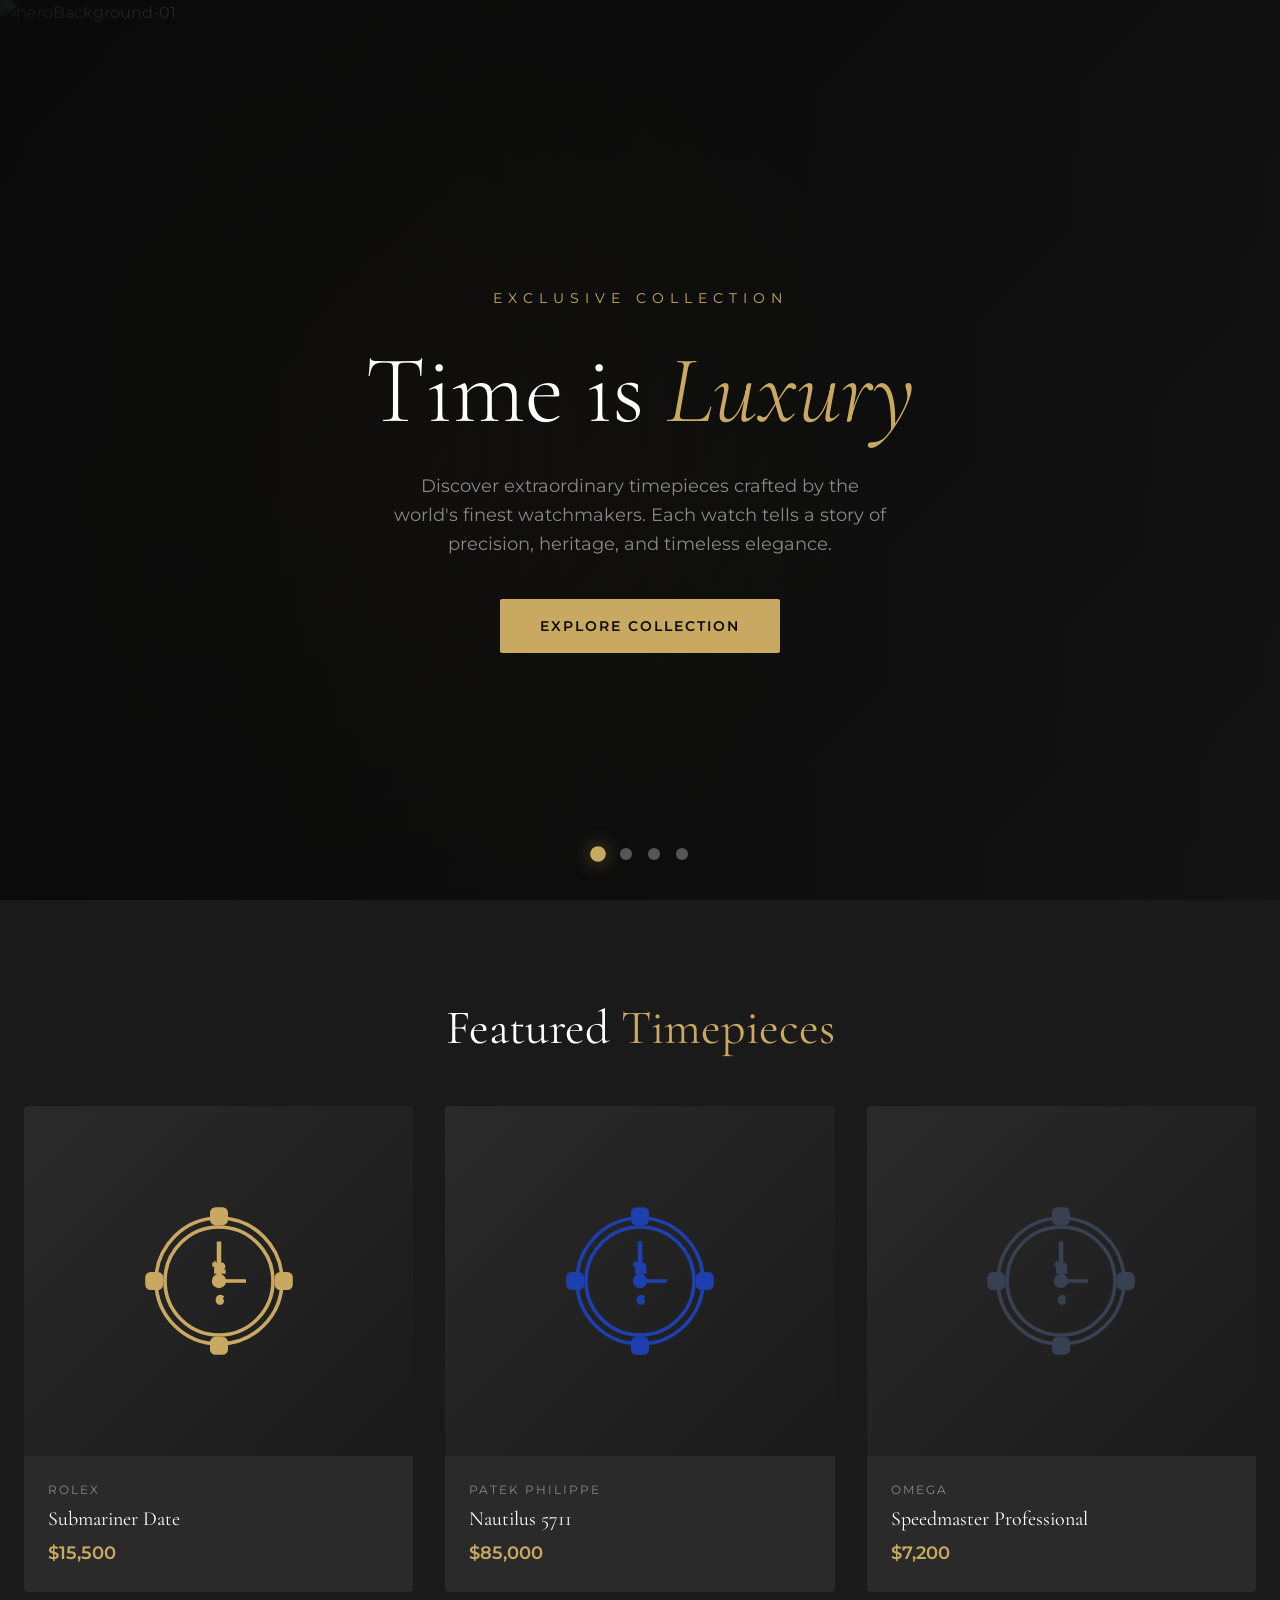
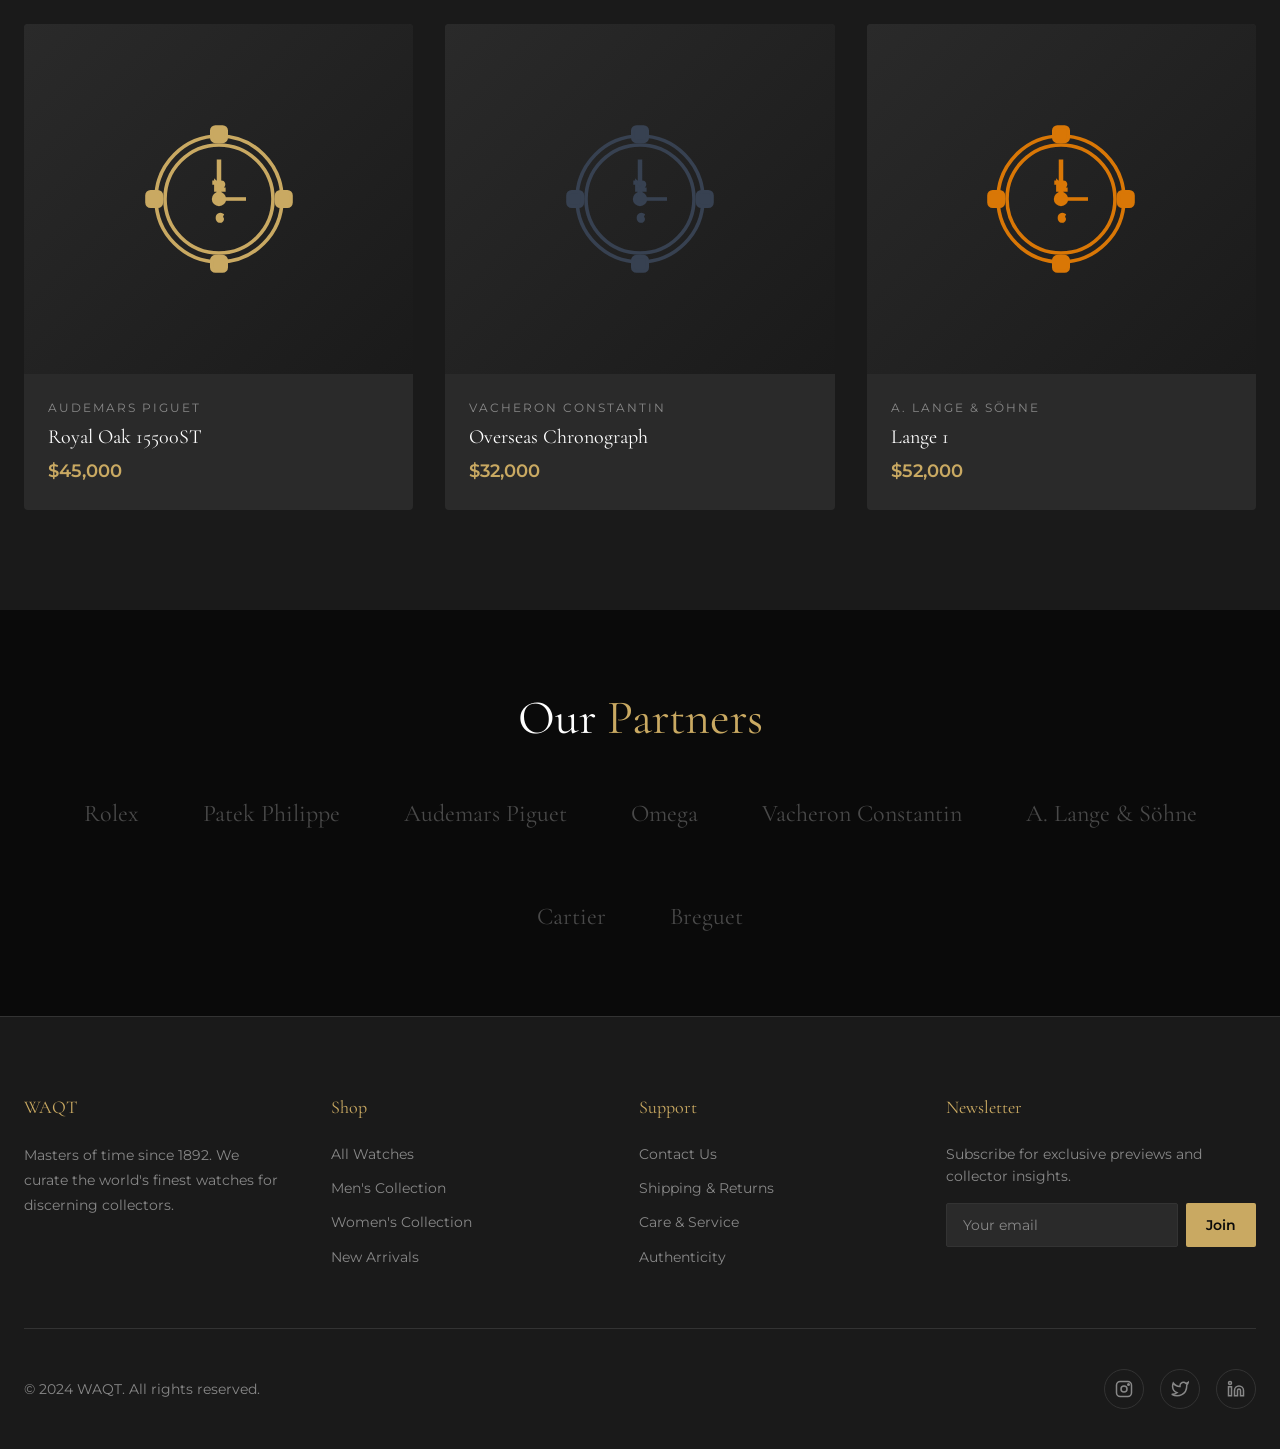
==== index.html @ a9cf099a "Add GSAP header scroll effect" ====
<!DOCTYPE html>
<html lang="en">
<head>
    <meta charset="UTF-8">
    <meta name="viewport" content="width=device-width, initial-scale=1.0">
    <title>WAQT - Luxury Timepieces</title>
    <link rel="stylesheet" href="css/styles.css">
</head>
<body>
    <header class="header">
        <div class="header-inner">
            <a href="index.html" class="logo">WAQT</a>
            <nav class="nav">
                <a href="index.html" class="nav-link">Home</a>
                <a href="products.html" class="nav-link">Watches</a>
                <a href="products.html" class="nav-link">Brands</a>
                <a href="#about" class="nav-link">About</a>
            </nav>
            <div class="header-actions">
                <button class="header-action search-btn" aria-label="Search">
                    <svg viewBox="0 0 24 24" fill="none" stroke="currentColor" stroke-width="2">
                        <circle cx="11" cy="11" r="8"/>
                        <path d="M21 21l-4.35-4.35"/>
                    </svg>
                </button>
                <button class="header-action account-btn" aria-label="Account">
                    <svg viewBox="0 0 24 24" fill="none" stroke="currentColor" stroke-width="2">
                        <path d="M20 21v-2a4 4 0 0 0-4-4H8a4 4 0 0 0-4 4v2"/>
                        <circle cx="12" cy="7" r="4"/>
                    </svg>
                </button>
                <button class="header-action cart-icon" aria-label="Cart">
                    <svg viewBox="0 0 24 24" fill="none" stroke="currentColor" stroke-width="2">
                        <path d="M6 2L3 6v14a2 2 0 0 0 2 2h14a2 2 0 0 0 2-2V6l-3-4z"/>
                        <line x1="3" y1="6" x2="21" y2="6"/>
                        <path d="M16 10a4 4 0 0 1-8 0"/>
                    </svg>
                    <span class="cart-count">0</span>
                </button>
            </div>
            <button class="mobile-menu-btn" aria-label="Menu">
                <span></span>
                <span></span>
                <span></span>
            </button>
        </div>
    </header>

    <section class="hero">
            <div class="hero-background">
            <div class="hero-carousel">
                <div class="carousel-track">
                    <div class="carousel-slide active">
                        <img src="assets/images/heroBackground-01.webp" alt="heroBackground-01">
                    </div>
                    <div class="carousel-slide">
                        <img src="assets/images/heroBackground-02.webp" alt="heroBackground-02">
                    </div>
                    <div class="carousel-slide">
                        <img src="assets/images/heroBackground-03.webp" alt="heroBackground-03">
                    </div>
                    <div class="carousel-slide">
                        <img src="assets/images/heroBackground-04.webp" alt="heroBackground-04">
                    </div>
                </div>
            </div>
            <div class="hero-overlay"></div>
        </div>
        <div class="hero-content">
            <p class="hero-subtitle">Exclusive Collection</p>
            <h1 class="hero-title">Time is <span>Luxury</span></h1>
            <p class="hero-description">Discover extraordinary timepieces crafted by the world's finest watchmakers. Each watch tells a story of precision, heritage, and timeless elegance.</p>
            <a href="products.html" class="btn btn-primary hero-btn">Explore Collection</a>
        </div>
        <button class="carousel-arrow prev" aria-label="Previous">
            <svg viewBox="0 0 24 24" fill="none" stroke="currentColor" stroke-width="2">
                <polyline points="15 18 9 12 15 6"/>
            </svg>
        </button>
        <button class="carousel-arrow next" aria-label="Next">
            <svg viewBox="0 0 24 24" fill="none" stroke="currentColor" stroke-width="2">
                <polyline points="9 18 15 12 9 6"/>
            </svg>
        </button>
        <div class="carousel-dots"></div>
    </section>

    <section class="products-section">
        <h2 class="section-title">Featured <span>Timepieces</span></h2>
        <div class="products-grid"></div>
    </section>

    <section class="brands-section">
        <h2 class="section-title">Our <span>Partners</span></h2>
        <div class="brands-grid">
            <span class="brand-item">Rolex</span>
            <span class="brand-item">Patek Philippe</span>
            <span class="brand-item">Audemars Piguet</span>
            <span class="brand-item">Omega</span>
            <span class="brand-item">Vacheron Constantin</span>
            <span class="brand-item">A. Lange & Söhne</span>
            <span class="brand-item">Cartier</span>
            <span class="brand-item">Breguet</span>
        </div>
    </section>

    <footer class="footer">
        <div class="footer-grid">
            <div class="footer-column">
                <h4>WAQT</h4>
                <p style="color: var(--muted-gray); font-size: 14px; line-height: 1.8;">
                    Masters of time since 1892. We curate the world's finest watches for discerning collectors.
                </p>
            </div>
            <div class="footer-column">
                <h4>Shop</h4>
                <div class="footer-links">
                    <a href="products.html" class="footer-link">All Watches</a>
                    <a href="products.html" class="footer-link">Men's Collection</a>
                    <a href="products.html" class="footer-link">Women's Collection</a>
                    <a href="products.html" class="footer-link">New Arrivals</a>
                </div>
            </div>
            <div class="footer-column">
                <h4>Support</h4>
                <div class="footer-links">
                    <a href="#" class="footer-link">Contact Us</a>
                    <a href="#" class="footer-link">Shipping & Returns</a>
                    <a href="#" class="footer-link">Care & Service</a>
                    <a href="#" class="footer-link">Authenticity</a>
                </div>
            </div>
            <div class="footer-column">
                <h4>Newsletter</h4>
                <p style="color: var(--muted-gray); font-size: 14px; margin-bottom: 16px;">
                    Subscribe for exclusive previews and collector insights.
                </p>
                <form class="newsletter-form" onsubmit="event.preventDefault(); alert('Thank you for subscribing!');">
                    <input type="email" class="newsletter-input" placeholder="Your email" required>
                    <button type="submit" class="newsletter-btn">Join</button>
                </form>
            </div>
        </div>
        <div class="footer-bottom">
            <p class="copyright">© 2024 WAQT. All rights reserved.</p>
            <div class="social-links">
                <a href="#" class="social-link" aria-label="Instagram">
                    <svg viewBox="0 0 24 24" fill="none" stroke="currentColor" stroke-width="2">
                        <rect x="2" y="2" width="20" height="20" rx="5"/>
                        <circle cx="12" cy="12" r="4"/>
                        <circle cx="18" cy="6" r="1" fill="currentColor"/>
                    </svg>
                </a>
                <a href="#" class="social-link" aria-label="Twitter">
                    <svg viewBox="0 0 24 24" fill="none" stroke="currentColor" stroke-width="2">
                        <path d="M23 3a10.9 10.9 0 0 1-3.14 1.53 4.48 4.48 0 0 0-7.86 3v1A10.66 10.66 0 0 1 3 4s-4 9 5 13a11.64 11.64 0 0 1-7 2c9 5 20 0 20-11.5a4.5 4.5 0 0 0-.08-.83A7.72 7.72 0 0 0 23 3z"/>
                    </svg>
                </a>
                <a href="#" class="social-link" aria-label="LinkedIn">
                    <svg viewBox="0 0 24 24" fill="none" stroke="currentColor" stroke-width="2">
                        <path d="M16 8a6 6 0 0 1 6 6v7h-4v-7a2 2 0 0 0-2-2 2 2 0 0 0-2 2v7h-4v-7a6 6 0 0 1 6-6z"/>
                        <rect x="2" y="9" width="4" height="12"/>
                        <circle cx="4" cy="4" r="2"/>
                    </svg>
                </a>
            </div>
        </div>
    </footer>

    <div class="cart-overlay"></div>
    <div class="cart-drawer">
        <div class="cart-header">
            <h3 class="cart-title">Your Cart</h3>
            <button class="cart-close" aria-label="Close cart">
                <svg viewBox="0 0 24 24" fill="none" stroke="currentColor" stroke-width="2">
                    <line x1="18" y1="6" x2="6" y2="18"/>
                    <line x1="6" y1="6" x2="18" y2="18"/>
                </svg>
            </button>
        </div>
        <div class="cart-items">
            <div class="cart-empty">
                <svg viewBox="0 0 24 24" fill="none" stroke="currentColor" stroke-width="1.5">
                    <path d="M6 2L3 6v14a2 2 0 0 0 2 2h14a2 2 0 0 0 2-2V6l-3-4z"/>
                    <line x1="3" y1="6" x2="21" y2="6"/>
                    <path d="M16 10a4 4 0 0 1-8 0"/>
                </svg>
                <p>Your cart is empty</p>
            </div>
        </div>
        <div class="cart-footer">
            <div class="cart-subtotal">
                <span class="cart-subtotal-label">Subtotal</span>
                <span class="cart-subtotal-value">$0</span>
            </div>
            <a href="checkout.html" class="btn btn-primary checkout-btn">Proceed to Checkout</a>
        </div>
    </div>

    <div class="auth-modal">
        <div class="auth-container">
            <button class="auth-close" aria-label="Close">
                <svg viewBox="0 0 24 24" fill="none" stroke="currentColor" stroke-width="2">
                    <line x1="18" y1="6" x2="6" y2="18"/>
                    <line x1="6" y1="6" x2="18" y2="18"/>
                </svg>
            </button>
            <h2 class="auth-title">Welcome</h2>
            <p class="auth-subtitle">Sign in to access your account</p>
            <div class="auth-tabs">
                <button class="auth-tab active" data-tab="login">Sign In</button>
                <button class="auth-tab" data-tab="register">Create Account</button>
            </div>
            <form class="auth-form active" data-form="login">
                <div class="form-group">
                    <label class="form-label">Email</label>
                    <input type="email" class="form-input" placeholder="your@email.com" required>
                </div>
                <div class="form-group">
                    <label class="form-label">Password</label>
                    <input type="password" class="form-input" placeholder="Enter your password" required>
                </div>
                <button type="submit" class="btn btn-primary">Sign In</button>
            </form>
            <form class="auth-form" data-form="register">
                <div class="form-group">
                    <label class="form-label">Full Name</label>
                    <input type="text" class="form-input" placeholder="John Doe" required>
                </div>
                <div class="form-group">
                    <label class="form-label">Email</label>
                    <input type="email" class="form-input" placeholder="your@email.com" required>
                </div>
                <div class="form-group">
                    <label class="form-label">Password</label>
                    <input type="password" class="form-input" placeholder="Create a password" required>
                </div>
                <button type="submit" class="btn btn-primary">Create Account</button>
            </form>
            <div class="social-login">
                <p class="social-login-title">Or continue with</p>
                <div class="social-buttons">
                    <button class="social-btn">
                        <svg viewBox="0 0 24 24" fill="currentColor">
                            <path d="M22.56 12.25c0-.78-.07-1.53-.2-2.25H12v4.26h5.92c-.26 1.37-1.04 2.53-2.21 3.31v2.77h3.57c2.08-1.92 3.28-4.74 3.28-8.09z"/>
                            <path d="M12 23c2.97 0 5.46-.98 7.28-2.66l-3.57-2.77c-.98.66-2.23 1.06-3.71 1.06-2.86 0-5.29-1.93-6.16-4.53H2.18v2.84C3.99 20.53 7.7 23 12 23z"/>
                            <path d="M5.84 14.09c-.22-.66-.35-1.36-.35-2.09s.13-1.43.35-2.09V7.07H2.18C1.43 8.55 1 10.22 1 12s.43 3.45 1.18 4.93l2.85-2.22.81-.62z"/>
                            <path d="M12 5.38c1.62 0 3.06.56 4.21 1.64l3.15-3.15C17.45 2.09 14.97 1 12 1 7.7 1 3.99 3.47 2.18 7.07l3.66 2.84c.87-2.6 3.3-4.53 6.16-4.53z"/>
                        </svg>
                        Google
                    </button>
                    <button class="social-btn">
                        <svg viewBox="0 0 24 24" fill="currentColor">
                            <path d="M17.05 20.28c-.98.95-2.05.8-3.08.35-1.09-.46-2.09-.48-3.24 0-1.44.62-2.2.44-3.06-.35C2.79 15.25 3.51 7.59 9.05 7.31c1.35.07 2.29.74 3.08.8 1.18-.24 2.31-.93 3.57-.84 1.51.12 2.65.72 3.4 1.8-3.12 1.87-2.38 5.98.48 7.13-.57 1.5-1.31 2.99-2.54 4.09l.01-.01zM12.03 7.25c-.15-2.23 1.66-4.07 3.74-4.25.29 2.58-2.34 4.5-3.74 4.25z"/>
                        </svg>
                        Apple
                    </button>
                </div>
            </div>
        </div>
    </div>

    <script src="https://cdnjs.cloudflare.com/ajax/libs/gsap/3.12.2/gsap.min.js"></script>
    <script src="https://cdnjs.cloudflare.com/ajax/libs/gsap/3.12.2/ScrollTrigger.min.js"></script>
    <script src="js/app.js"></script>
</body>
</html>
---- css/styles.css ----
@import url('https://fonts.googleapis.com/css2?family=Cormorant+Garamond:wght@300;400;600&family=Montserrat:wght@300;400;500;600&display=swap');

*, *::before, *::after {
    margin: 0;
    padding: 0;
    box-sizing: border-box;
}

:root {
    --primary-black: #0a0a0a;
    --charcoal: #1a1a1a;
    --dark-gray: #2a2a2a;
    --gold: #c9a962;
    --gold-light: #d4b87a;
    --gold-dark: #a88a4a;
    --white: #ffffff;
    --muted-gray: #888888;
    --text-secondary: #666666;
    --border-color: #333333;
    
    --font-heading: 'Cormorant Garamond', serif;
    --font-body: 'Montserrat', sans-serif;
    
    --shadow-sm: 0 2px 10px rgba(0,0,0,0.3);
    --shadow-md: 0 4px 20px rgba(0,0,0,0.4);
    --shadow-lg: 0 8px 40px rgba(0,0,0,0.5);
    
    --transition-fast: 0.2s ease;
    --transition-normal: 0.3s ease;
    --transition-slow: 0.5s ease;
    
    --header-height: 80px;
    --container-width: 1400px;
}

html {
    scroll-behavior: smooth;
}

body {
    font-family: var(--font-body);
    font-size: 16px;
    line-height: 1.6;
    color: var(--white);
    background-color: var(--primary-black);
    overflow-x: hidden;
}

a {
    text-decoration: none;
    color: inherit;
    transition: color var(--transition-fast);
}

ul, ol {
    list-style: none;
}

img {
    max-width: 100%;
    height: auto;
    display: block;
}

button {
    font-family: inherit;
    cursor: pointer;
    border: none;
    background: none;
}

input, textarea, select {
    font-family: inherit;
    font-size: inherit;
}

.container {
    max-width: var(--container-width);
    margin: 0 auto;
    padding: 0 24px;
}

h1, h2, h3, h4, h5, h6 {
    font-family: var(--font-heading);
    font-weight: 400;
    line-height: 1.2;
}

h1 { font-size: clamp(40px, 8vw, 72px); }
h2 { font-size: clamp(32px, 5vw, 48px); }
h3 { font-size: clamp(24px, 3vw, 32px); }
h4 { font-size: 24px; }

.section-title {
    font-family: var(--font-heading);
    font-size: clamp(32px, 5vw, 48px);
    text-align: center;
    margin-bottom: 48px;
    color: var(--white);
}

.section-title span {
    color: var(--gold);
}

.header {
    position: fixed;
    top: 0;
    left: 0;
    right: 0;
    height: var(--header-height);
    background: rgba(10, 10, 10, 0.95);
    backdrop-filter: blur(20px);
    border-bottom: 1px solid var(--border-color);
    z-index: 1000;
    transition: background var(--transition-normal);
    transform: translateY(-100%);
}

.header.visible {
    transform: translateY(0);
}

.header-inner {
    display: flex;
    align-items: center;
    justify-content: space-between;
    height: 100%;
    max-width: var(--container-width);
    margin: 0 auto;
    padding: 0 24px;
}

.logo {
    font-family: var(--font-heading);
    font-size: 28px;
    font-weight: 600;
    letter-spacing: 4px;
    color: var(--gold);
    text-transform: uppercase;
}

.nav {
    display: flex;
    gap: 40px;
}

.nav-link {
    font-size: 14px;
    font-weight: 500;
    letter-spacing: 2px;
    text-transform: uppercase;
    color: var(--white);
    position: relative;
    padding: 8px 0;
}

.nav-link::after {
    content: '';
    position: absolute;
    bottom: 0;
    left: 0;
    width: 0;
    height: 1px;
    background: var(--gold);
    transition: width var(--transition-normal);
}

.nav-link:hover::after,
.nav-link.active::after {
    width: 100%;
}

.nav-link:hover {
    color: var(--gold);
}

.header-actions {
    display: flex;
    align-items: center;
    gap: 24px;
}

.header-action {
    position: relative;
    width: 24px;
    height: 24px;
    color: var(--white);
    transition: color var(--transition-fast);
}

.header-action:hover {
    color: var(--gold);
}

.header-action svg {
    width: 100%;
    height: 100%;
}

.cart-count {
    position: absolute;
    top: -8px;
    right: -8px;
    min-width: 18px;
    height: 18px;
    background: var(--gold);
    color: var(--primary-black);
    font-size: 11px;
    font-weight: 600;
    border-radius: 50%;
    display: flex;
    align-items: center;
    justify-content: center;
    opacity: 0;
    transform: scale(0);
    transition: all var(--transition-fast);
}

.cart-count.show {
    opacity: 1;
    transform: scale(1);
}

.mobile-menu-btn {
    display: none;
    flex-direction: column;
    gap: 5px;
    padding: 8px;
}

.mobile-menu-btn span {
    display: block;
    width: 24px;
    height: 2px;
    background: var(--white);
    transition: all var(--transition-fast);
}

.hero {
    min-height: 100vh;
    display: flex;
    align-items: center;
    justify-content: center;
    position: relative;
    padding: 120px 24px 80px;
    background: linear-gradient(135deg, var(--primary-black) 0%, var(--charcoal) 100%);
    overflow: hidden;
}

.hero::before {
    content: '';
    position: absolute;
    top: 0;
    left: 0;
    right: 0;
    bottom: 0;
    background: radial-gradient(circle at 30% 50%, rgba(201, 169, 98, 0.1) 0%, transparent 50%);
    pointer-events: none;
}

.hero-content {
    text-align: center;
    position: relative;
    z-index: 1;
}

.hero-subtitle {
    font-size: 14px;
    letter-spacing: 6px;
    text-transform: uppercase;
    color: var(--gold);
    margin-bottom: 24px;
    opacity: 0;
    animation: fadeInUp 0.8s ease forwards;
}

.hero-title {
    font-family: var(--font-heading);
    font-size: clamp(48px, 10vw, 96px);
    font-weight: 300;
    margin-bottom: 24px;
    opacity: 0;
    animation: fadeInUp 0.8s ease 0.2s forwards;
}

.hero-title span {
    color: var(--gold);
    font-style: italic;
}

.hero-description {
    font-size: 18px;
    color: var(--muted-gray);
    max-width: 500px;
    margin: 0 auto 40px;
    opacity: 0;
    animation: fadeInUp 0.8s ease 0.4s forwards;
}

.btn {
    display: inline-flex;
    align-items: center;
    justify-content: center;
    gap: 8px;
    padding: 16px 40px;
    font-size: 14px;
    font-weight: 600;
    letter-spacing: 2px;
    text-transform: uppercase;
    border-radius: 2px;
    transition: all var(--transition-normal);
    cursor: pointer;
}

.btn-primary {
    background: var(--gold);
    color: var(--primary-black);
}

.btn-primary:hover {
    background: var(--gold-light);
    transform: translateY(-2px);
    box-shadow: 0 8px 30px rgba(201, 169, 98, 0.3);
}

.btn-outline {
    border: 1px solid var(--gold);
    color: var(--gold);
    background: transparent;
}

.btn-outline:hover {
    background: var(--gold);
    color: var(--primary-black);
}

.hero-btn {
    opacity: 0;
    animation: fadeInUp 0.8s ease 0.6s forwards;
}

.hero-background {
    position: absolute;
    top: 0;
    left: 0;
    width: 100%;
    height: 100%;
    z-index: 0;
}

.hero-carousel {
    width: 100%;
    height: 100%;
}

.hero-carousel .carousel-track {
    position: relative;
    width: 100%;
    height: 100%;
    border-radius: 0;
}

.hero-carousel .carousel-slide {
    position: absolute;
    top: 0;
    left: 0;
    width: 100%;
    height: 100%;
    opacity: 0;
    transition: opacity 1.5s ease;
    border-radius: 0;
}

.hero-carousel .carousel-slide.active {
    opacity: 1;
}

.hero-carousel .carousel-slide img {
    width: 100%;
    height: 100%;
    object-fit: cover;
    object-position: center;
    border-radius: 0;
}

.hero-overlay {
    position: absolute;
    top: 0;
    left: 0;
    width: 100%;
    height: 100%;
    background: linear-gradient(to right, rgba(10,10,10,0.95) 0%, rgba(10,10,10,0.7) 50%, rgba(10,10,10,0.4) 100%);
    z-index: 1;
}

.hero-content {
    position: relative;
    z-index: 2;
}

.carousel-arrow {
    position: absolute;
    top: 50%;
    transform: translateY(-50%);
    width: 50px;
    height: 50px;
    background: rgba(201, 169, 98, 0.2);
    border: 1px solid var(--gold);
    border-radius: 50%;
    display: flex;
    align-items: center;
    justify-content: center;
    color: var(--gold);
    z-index: 10;
    transition: all var(--transition-fast);
    opacity: 0;
    cursor: pointer;
}

.hero:hover .carousel-arrow {
    opacity: 1;
}

.carousel-arrow:hover {
    background: var(--gold);
    color: var(--primary-black);
}

.carousel-arrow.prev {
    left: 40px;
}

.carousel-arrow.next {
    right: 40px;
}

.carousel-arrow svg {
    width: 24px;
    height: 24px;
}

.carousel-dots {
    position: absolute;
    bottom: 40px;
    left: 50%;
    transform: translateX(-50%);
    display: flex;
    gap: 16px;
    z-index: 10;
}

.carousel-dot {
    width: 12px;
    height: 12px;
    border-radius: 50%;
    background: rgba(255,255,255,0.3);
    cursor: pointer;
    transition: all var(--transition-fast);
}

.carousel-dot.active {
    background: var(--gold);
    transform: scale(1.3);
    box-shadow: 0 0 15px rgba(201, 169, 98, 0.5);
}

@keyframes fadeIn {
    to { opacity: 1; }
}

@keyframes fadeInUp {
    from {
        opacity: 0;
        transform: translateY(30px);
    }
    to {
        opacity: 1;
        transform: translateY(0);
    }
}

.products-section {
    padding: 100px 24px;
    background: var(--charcoal);
}

.products-grid {
    display: grid;
    grid-template-columns: repeat(auto-fill, minmax(300px, 1fr));
    gap: 32px;
    max-width: var(--container-width);
    margin: 0 auto;
}

.product-card {
    background: var(--dark-gray);
    border-radius: 4px;
    overflow: hidden;
    position: relative;
    transition: all var(--transition-normal);
}

.product-card:hover {
    transform: translateY(-8px);
    box-shadow: var(--shadow-lg);
}

.product-image {
    position: relative;
    height: 350px;
    background: linear-gradient(135deg, var(--dark-gray) 0%, var(--charcoal) 100%);
    display: flex;
    align-items: center;
    justify-content: center;
    overflow: hidden;
}

.product-image svg {
    width: 180px;
    height: 180px;
    color: var(--gold);
    transition: transform var(--transition-normal);
}

.product-card:hover .product-image svg {
    transform: scale(1.1);
}

.product-overlay {
    position: absolute;
    top: 0;
    left: 0;
    right: 0;
    bottom: 0;
    background: rgba(10, 10, 10, 0.7);
    display: flex;
    align-items: center;
    justify-content: center;
    opacity: 0;
    transition: opacity var(--transition-normal);
}

.product-card:hover .product-overlay {
    opacity: 1;
}

.quick-add-btn {
    padding: 12px 24px;
    background: var(--gold);
    color: var(--primary-black);
    font-size: 12px;
    font-weight: 600;
    letter-spacing: 2px;
    text-transform: uppercase;
    border-radius: 2px;
    transform: translateY(20px);
    transition: all var(--transition-normal);
}

.quick-add-btn:hover {
    background: var(--white);
}

.product-card:hover .quick-add-btn {
    transform: translateY(0);
}

.product-info {
    padding: 24px;
}

.product-brand {
    font-size: 12px;
    letter-spacing: 2px;
    text-transform: uppercase;
    color: var(--muted-gray);
    margin-bottom: 8px;
}

.product-name {
    font-family: var(--font-heading);
    font-size: 20px;
    margin-bottom: 8px;
    color: var(--white);
}

.product-price {
    font-size: 18px;
    font-weight: 600;
    color: var(--gold);
}

.brands-section {
    padding: 80px 24px;
    background: var(--primary-black);
}

.brands-grid {
    display: flex;
    justify-content: center;
    align-items: center;
    gap: 64px;
    flex-wrap: wrap;
    max-width: var(--container-width);
    margin: 0 auto;
}

.brand-item {
    font-family: var(--font-heading);
    font-size: 24px;
    color: var(--muted-gray);
    opacity: 0.5;
    transition: all var(--transition-normal);
    cursor: pointer;
}

.brand-item:hover {
    color: var(--gold);
    opacity: 1;
}

.footer {
    background: var(--charcoal);
    padding: 80px 24px 40px;
    border-top: 1px solid var(--border-color);
}

.footer-grid {
    display: grid;
    grid-template-columns: repeat(4, 1fr);
    gap: 48px;
    max-width: var(--container-width);
    margin: 0 auto 60px;
}

.footer-column h4 {
    font-family: var(--font-heading);
    font-size: 18px;
    color: var(--gold);
    margin-bottom: 24px;
}

.footer-links {
    display: flex;
    flex-direction: column;
    gap: 12px;
}

.footer-link {
    font-size: 14px;
    color: var(--muted-gray);
    transition: color var(--transition-fast);
}

.footer-link:hover {
    color: var(--white);
}

.newsletter-form {
    display: flex;
    gap: 8px;
    margin-top: 16px;
}

.newsletter-input {
    flex: 1;
    padding: 12px 16px;
    background: var(--dark-gray);
    border: 1px solid var(--border-color);
    color: var(--white);
    font-size: 14px;
    border-radius: 2px;
    outline: none;
    transition: border-color var(--transition-fast);
}

.newsletter-input::placeholder {
    color: var(--muted-gray);
}

.newsletter-input:focus {
    border-color: var(--gold);
}

.newsletter-btn {
    padding: 12px 20px;
    background: var(--gold);
    color: var(--primary-black);
    font-size: 14px;
    font-weight: 600;
    border-radius: 2px;
    transition: background var(--transition-fast);
}

.newsletter-btn:hover {
    background: var(--gold-light);
}

.footer-bottom {
    display: flex;
    justify-content: space-between;
    align-items: center;
    padding-top: 40px;
    border-top: 1px solid var(--border-color);
    max-width: var(--container-width);
    margin: 0 auto;
}

.copyright {
    font-size: 14px;
    color: var(--muted-gray);
}

.social-links {
    display: flex;
    gap: 16px;
}

.social-link {
    width: 40px;
    height: 40px;
    border: 1px solid var(--border-color);
    border-radius: 50%;
    display: flex;
    align-items: center;
    justify-content: center;
    color: var(--muted-gray);
    transition: all var(--transition-fast);
}

.social-link:hover {
    border-color: var(--gold);
    color: var(--gold);
}

.social-link svg {
    width: 18px;
    height: 18px;
}

.cart-drawer {
    position: fixed;
    top: 0;
    right: 0;
    width: 420px;
    max-width: 100%;
    height: 100vh;
    background: var(--charcoal);
    z-index: 2000;
    transform: translateX(100%);
    transition: transform var(--transition-normal);
    display: flex;
    flex-direction: column;
}

.cart-drawer.open {
    transform: translateX(0);
}

.cart-overlay {
    position: fixed;
    top: 0;
    left: 0;
    right: 0;
    bottom: 0;
    background: rgba(0, 0, 0, 0.7);
    z-index: 1999;
    opacity: 0;
    visibility: hidden;
    transition: all var(--transition-normal);
}

.cart-overlay.open {
    opacity: 1;
    visibility: visible;
}

.cart-header {
    display: flex;
    justify-content: space-between;
    align-items: center;
    padding: 24px;
    border-bottom: 1px solid var(--border-color);
}

.cart-title {
    font-family: var(--font-heading);
    font-size: 24px;
}

.cart-close {
    width: 32px;
    height: 32px;
    display: flex;
    align-items: center;
    justify-content: center;
    color: var(--muted-gray);
    transition: color var(--transition-fast);
}

.cart-close:hover {
    color: var(--white);
}

.cart-close svg {
    width: 24px;
    height: 24px;
}

.cart-items {
    flex: 1;
    overflow-y: auto;
    padding: 24px;
}

.cart-empty {
    text-align: center;
    padding: 60px 24px;
    color: var(--muted-gray);
}

.cart-empty svg {
    width: 64px;
    height: 64px;
    margin-bottom: 16px;
    opacity: 0.5;
}

.cart-item {
    display: flex;
    gap: 16px;
    padding: 16px 0;
    border-bottom: 1px solid var(--border-color);
}

.cart-item:last-child {
    border-bottom: none;
}

.cart-item-image {
    width: 80px;
    height: 80px;
    background: var(--dark-gray);
    border-radius: 4px;
    display: flex;
    align-items: center;
    justify-content: center;
    flex-shrink: 0;
}

.cart-item-image svg {
    width: 48px;
    height: 48px;
    color: var(--gold);
}

.cart-item-details {
    flex: 1;
}

.cart-item-brand {
    font-size: 11px;
    letter-spacing: 1px;
    text-transform: uppercase;
    color: var(--muted-gray);
    margin-bottom: 4px;
}

.cart-item-name {
    font-family: var(--font-heading);
    font-size: 16px;
    margin-bottom: 8px;
}

.cart-item-price {
    color: var(--gold);
    font-weight: 600;
}

.cart-item-actions {
    display: flex;
    align-items: center;
    gap: 12px;
    margin-top: 8px;
}

.quantity-control {
    display: flex;
    align-items: center;
    gap: 8px;
    background: var(--dark-gray);
    padding: 4px;
    border-radius: 2px;
}

.quantity-btn {
    width: 28px;
    height: 28px;
    display: flex;
    align-items: center;
    justify-content: center;
    color: var(--muted-gray);
    transition: color var(--transition-fast);
}

.quantity-btn:hover {
    color: var(--white);
}

.quantity-value {
    width: 28px;
    text-align: center;
    font-size: 14px;
}

.remove-item {
    color: var(--muted-gray);
    font-size: 12px;
    transition: color var(--transition-fast);
}

.remove-item:hover {
    color: #ff4444;
}

.cart-footer {
    padding: 24px;
    border-top: 1px solid var(--border-color);
}

.cart-subtotal {
    display: flex;
    justify-content: space-between;
    margin-bottom: 16px;
}

.cart-subtotal-label {
    font-size: 14px;
    color: var(--muted-gray);
}

.cart-subtotal-value {
    font-size: 20px;
    font-weight: 600;
    color: var(--gold);
}

.checkout-btn {
    width: 100%;
}

.filters-sidebar {
    width: 280px;
    background: var(--charcoal);
    padding: 32px;
    border-radius: 4px;
    height: fit-content;
    position: sticky;
    top: 100px;
}

.filter-section {
    margin-bottom: 32px;
}

.filter-title {
    font-size: 14px;
    font-weight: 600;
    letter-spacing: 1px;
    text-transform: uppercase;
    margin-bottom: 16px;
    color: var(--white);
}

.filter-options {
    display: flex;
    flex-direction: column;
    gap: 12px;
}

.filter-option {
    display: flex;
    align-items: center;
    gap: 12px;
    cursor: pointer;
}

.filter-checkbox {
    width: 18px;
    height: 18px;
    border: 1px solid var(--border-color);
    border-radius: 2px;
    display: flex;
    align-items: center;
    justify-content: center;
    transition: all var(--transition-fast);
}

.filter-option:hover .filter-checkbox {
    border-color: var(--gold);
}

.filter-option input {
    display: none;
}

.filter-option input:checked + .filter-checkbox {
    background: var(--gold);
    border-color: var(--gold);
}

.filter-option input:checked + .filter-checkbox svg {
    display: block;
}

.filter-checkbox svg {
    display: none;
    width: 12px;
    height: 12px;
    color: var(--primary-black);
}

.filter-label {
    font-size: 14px;
    color: var(--muted-gray);
}

.price-range {
    display: flex;
    gap: 16px;
    align-items: center;
}

.price-input {
    width: 100%;
    padding: 10px 12px;
    background: var(--dark-gray);
    border: 1px solid var(--border-color);
    color: var(--white);
    font-size: 14px;
    border-radius: 2px;
    outline: none;
}

.price-input:focus {
    border-color: var(--gold);
}

.gender-toggle {
    display: flex;
    gap: 8px;
}

.gender-btn {
    flex: 1;
    padding: 10px;
    background: var(--dark-gray);
    border: 1px solid var(--border-color);
    color: var(--muted-gray);
    font-size: 12px;
    font-weight: 500;
    text-transform: uppercase;
    letter-spacing: 1px;
    border-radius: 2px;
    transition: all var(--transition-fast);
}

.gender-btn:hover,
.gender-btn.active {
    background: var(--gold);
    border-color: var(--gold);
    color: var(--primary-black);
}

.clear-filters-btn {
    width: 100%;
    padding: 12px;
    border: 1px solid var(--border-color);
    color: var(--muted-gray);
    font-size: 12px;
    font-weight: 500;
    text-transform: uppercase;
    letter-spacing: 1px;
    border-radius: 2px;
    transition: all var(--transition-fast);
}

.clear-filters-btn:hover {
    border-color: var(--gold);
    color: var(--gold);
}

.products-page {
    padding: 120px 24px 80px;
}

.products-page-header {
    max-width: var(--container-width);
    margin: 0 auto 48px;
}

.products-page-title {
    font-family: var(--font-heading);
    font-size: 48px;
    margin-bottom: 16px;
}

.products-page-subtitle {
    color: var(--muted-gray);
}

.products-layout {
    display: flex;
    gap: 48px;
    max-width: var(--container-width);
    margin: 0 auto;
}

.products-main {
    flex: 1;
}

.products-toolbar {
    display: flex;
    justify-content: space-between;
    align-items: center;
    margin-bottom: 32px;
}

.results-count {
    font-size: 14px;
    color: var(--muted-gray);
}

.sort-select {
    padding: 10px 16px;
    background: var(--charcoal);
    border: 1px solid var(--border-color);
    color: var(--white);
    font-size: 14px;
    border-radius: 2px;
    outline: none;
    cursor: pointer;
}

.sort-select:focus {
    border-color: var(--gold);
}

.search-bar {
    display: flex;
    align-items: center;
    gap: 16px;
    padding: 16px 24px;
    background: var(--charcoal);
    border-radius: 4px;
    margin-bottom: 48px;
}

.search-input {
    flex: 1;
    background: transparent;
    border: none;
    color: var(--white);
    font-size: 16px;
    outline: none;
}

.search-input::placeholder {
    color: var(--muted-gray);
}

.search-icon {
    width: 24px;
    height: 24px;
    color: var(--muted-gray);
}

.product-detail {
    padding: 120px 24px 80px;
}

.product-detail-grid {
    display: grid;
    grid-template-columns: 1fr 1fr;
    gap: 64px;
    max-width: var(--container-width);
    margin: 0 auto;
}

.product-gallery {
    position: sticky;
    top: 100px;
}

.product-main-image {
    height: 500px;
    background: linear-gradient(135deg, var(--charcoal) 0%, var(--dark-gray) 100%);
    border-radius: 4px;
    display: flex;
    align-items: center;
    justify-content: center;
    margin-bottom: 16px;
}

.product-main-image svg {
    width: 280px;
    height: 280px;
    color: var(--gold);
}

.product-thumbnails {
    display: flex;
    gap: 12px;
}

.product-thumbnail {
    width: 80px;
    height: 80px;
    background: var(--charcoal);
    border: 2px solid transparent;
    border-radius: 4px;
    cursor: pointer;
    display: flex;
    align-items: center;
    justify-content: center;
    transition: border-color var(--transition-fast);
}

.product-thumbnail:hover,
.product-thumbnail.active {
    border-color: var(--gold);
}

.product-thumbnail svg {
    width: 48px;
    height: 48px;
    color: var(--gold);
}

.product-detail-info {
    padding-top: 20px;
}

.detail-brand {
    font-size: 14px;
    letter-spacing: 2px;
    text-transform: uppercase;
    color: var(--gold);
    margin-bottom: 8px;
}

.detail-name {
    font-family: var(--font-heading);
    font-size: 40px;
    margin-bottom: 16px;
}

.detail-price {
    font-size: 32px;
    font-weight: 600;
    color: var(--gold);
    margin-bottom: 32px;
}

.detail-description {
    color: var(--muted-gray);
    line-height: 1.8;
    margin-bottom: 32px;
}

.detail-specs {
    margin-bottom: 32px;
}

.specs-table {
    width: 100%;
    border-collapse: collapse;
}

.specs-table tr {
    border-bottom: 1px solid var(--border-color);
}

.specs-table td {
    padding: 12px 0;
    font-size: 14px;
}

.specs-table td:first-child {
    color: var(--muted-gray);
    width: 40%;
}

.specs-table td:last-child {
    color: var(--white);
}

.detail-actions {
    display: flex;
    gap: 16px;
    margin-bottom: 32px;
}

.quantity-selector {
    display: flex;
    align-items: center;
    background: var(--charcoal);
    border: 1px solid var(--border-color);
    border-radius: 2px;
}

.quantity-selector button {
    width: 48px;
    height: 48px;
    display: flex;
    align-items: center;
    justify-content: center;
    color: var(--muted-gray);
    transition: color var(--transition-fast);
}

.quantity-selector button:hover {
    color: var(--white);
}

.quantity-selector span {
    width: 48px;
    text-align: center;
    font-size: 16px;
}

.add-to-cart-btn {
    flex: 1;
}

.wishlist-btn {
    width: 56px;
    height: 56px;
    border: 1px solid var(--border-color);
    border-radius: 2px;
    display: flex;
    align-items: center;
    justify-content: center;
    color: var(--muted-gray);
    transition: all var(--transition-fast);
}

.wishlist-btn:hover,
.wishlist-btn.active {
    border-color: #ff4444;
    color: #ff4444;
}

.wishlist-btn svg {
    width: 24px;
    height: 24px;
}

.checkout-page {
    padding: 120px 24px 80px;
    min-height: 100vh;
}

.checkout-container {
    max-width: 900px;
    margin: 0 auto;
}

.checkout-title {
    font-family: var(--font-heading);
    font-size: 48px;
    text-align: center;
    margin-bottom: 48px;
}

.checkout-steps {
    display: flex;
    justify-content: center;
    gap: 48px;
    margin-bottom: 48px;
}

.checkout-step {
    display: flex;
    align-items: center;
    gap: 12px;
    color: var(--muted-gray);
}

.step-number {
    width: 32px;
    height: 32px;
    border: 2px solid var(--border-color);
    border-radius: 50%;
    display: flex;
    align-items: center;
    justify-content: center;
    font-size: 14px;
    font-weight: 600;
    transition: all var(--transition-normal);
}

.checkout-step.active .step-number,
.checkout-step.completed .step-number {
    border-color: var(--gold);
    color: var(--gold);
}

.checkout-step.active .step-number {
    background: var(--gold);
    color: var(--primary-black);
}

.step-label {
    font-size: 14px;
    text-transform: uppercase;
    letter-spacing: 1px;
}

.checkout-form {
    background: var(--charcoal);
    padding: 48px;
    border-radius: 4px;
}

.form-section {
    margin-bottom: 32px;
}

.form-section:last-child {
    margin-bottom: 0;
}

.form-section-title {
    font-family: var(--font-heading);
    font-size: 24px;
    margin-bottom: 24px;
}

.form-row {
    display: grid;
    grid-template-columns: 1fr 1fr;
    gap: 16px;
    margin-bottom: 16px;
}

.form-group {
    display: flex;
    flex-direction: column;
    gap: 8px;
}

.form-group.full-width {
    grid-column: span 2;
}

.form-label {
    font-size: 12px;
    font-weight: 600;
    text-transform: uppercase;
    letter-spacing: 1px;
    color: var(--muted-gray);
}

.form-input {
    padding: 14px 16px;
    background: var(--dark-gray);
    border: 1px solid var(--border-color);
    color: var(--white);
    font-size: 14px;
    border-radius: 2px;
    outline: none;
    transition: border-color var(--transition-fast);
}

.form-input::placeholder {
    color: var(--muted-gray);
}

.form-input:focus {
    border-color: var(--gold);
}

.form-actions {
    display: flex;
    justify-content: space-between;
    margin-top: 32px;
    padding-top: 32px;
    border-top: 1px solid var(--border-color);
}

.back-btn {
    color: var(--muted-gray);
    font-size: 14px;
    display: flex;
    align-items: center;
    gap: 8px;
    transition: color var(--transition-fast);
}

.back-btn:hover {
    color: var(--white);
}

.next-btn {
    min-width: 200px;
}

.order-summary {
    background: var(--dark-gray);
    padding: 24px;
    border-radius: 4px;
    margin-top: 32px;
}

.order-summary-title {
    font-family: var(--font-heading);
    font-size: 20px;
    margin-bottom: 24px;
}

.order-item {
    display: flex;
    gap: 16px;
    padding: 16px 0;
    border-bottom: 1px solid var(--border-color);
}

.order-item:last-child {
    border-bottom: none;
}

.order-item-image {
    width: 60px;
    height: 60px;
    background: var(--charcoal);
    border-radius: 4px;
    display: flex;
    align-items: center;
    justify-content: center;
}

.order-item-image svg {
    width: 36px;
    height: 36px;
    color: var(--gold);
}

.order-item-details {
    flex: 1;
}

.order-item-name {
    font-size: 14px;
    margin-bottom: 4px;
}

.order-item-variant {
    font-size: 12px;
    color: var(--muted-gray);
}

.order-item-price {
    font-weight: 600;
    color: var(--gold);
}

.order-totals {
    padding-top: 16px;
    border-top: 1px solid var(--border-color);
}

.order-total-row {
    display: flex;
    justify-content: space-between;
    padding: 8px 0;
    font-size: 14px;
    color: var(--muted-gray);
}

.order-total-row.total {
    padding-top: 16px;
    margin-top: 8px;
    border-top: 1px solid var(--border-color);
    font-size: 18px;
    font-weight: 600;
    color: var(--white);
}

.order-total-row.total span:last-child {
    color: var(--gold);
}

.confirmation-message {
    text-align: center;
    padding: 60px 24px;
}

.confirmation-icon {
    width: 80px;
    height: 80px;
    margin: 0 auto 24px;
    background: var(--gold);
    border-radius: 50%;
    display: flex;
    align-items: center;
    justify-content: center;
}

.confirmation-icon svg {
    width: 40px;
    height: 40px;
    color: var(--primary-black);
}

.confirmation-title {
    font-family: var(--font-heading);
    font-size: 40px;
    margin-bottom: 16px;
}

.confirmation-text {
    color: var(--muted-gray);
    margin-bottom: 32px;
}

.auth-modal {
    position: fixed;
    top: 0;
    left: 0;
    right: 0;
    bottom: 0;
    background: rgba(0, 0, 0, 0.8);
    z-index: 2000;
    display: flex;
    align-items: center;
    justify-content: center;
    opacity: 0;
    visibility: hidden;
    transition: all var(--transition-normal);
}

.auth-modal.open {
    opacity: 1;
    visibility: visible;
}

.auth-container {
    width: 100%;
    max-width: 440px;
    background: var(--charcoal);
    border-radius: 4px;
    padding: 48px;
    position: relative;
}

.auth-close {
    position: absolute;
    top: 16px;
    right: 16px;
    width: 32px;
    height: 32px;
    display: flex;
    align-items: center;
    justify-content: center;
    color: var(--muted-gray);
    transition: color var(--transition-fast);
}

.auth-close:hover {
    color: var(--white);
}

.auth-close svg {
    width: 24px;
    height: 24px;
}

.auth-title {
    font-family: var(--font-heading);
    font-size: 32px;
    text-align: center;
    margin-bottom: 8px;
}

.auth-subtitle {
    text-align: center;
    color: var(--muted-gray);
    margin-bottom: 32px;
}

.auth-tabs {
    display: flex;
    margin-bottom: 32px;
    border-bottom: 1px solid var(--border-color);
}

.auth-tab {
    flex: 1;
    padding: 16px;
    font-size: 14px;
    font-weight: 600;
    text-transform: uppercase;
    letter-spacing: 1px;
    color: var(--muted-gray);
    text-align: center;
    position: relative;
    transition: color var(--transition-fast);
}

.auth-tab::after {
    content: '';
    position: absolute;
    bottom: -1px;
    left: 0;
    right: 0;
    height: 2px;
    background: var(--gold);
    transform: scaleX(0);
    transition: transform var(--transition-normal);
}

.auth-tab.active,
.auth-tab:hover {
    color: var(--white);
}

.auth-tab.active::after {
    transform: scaleX(1);
}

.auth-form {
    display: none;
}

.auth-form.active {
    display: block;
}

.auth-form .form-group {
    margin-bottom: 20px;
}

.auth-form .btn {
    width: 100%;
    margin-top: 8px;
}

.social-login {
    margin-top: 32px;
}

.social-login-title {
    text-align: center;
    font-size: 12px;
    color: var(--muted-gray);
    margin-bottom: 16px;
    position: relative;
}

.social-login-title::before,
.social-login-title::after {
    content: '';
    position: absolute;
    top: 50%;
    width: 40%;
    height: 1px;
    background: var(--border-color);
}

.social-login-title::before {
    left: 0;
}

.social-login-title::after {
    right: 0;
}

.social-buttons {
    display: flex;
    gap: 12px;
}

.social-btn {
    flex: 1;
    display: flex;
    align-items: center;
    justify-content: center;
    gap: 8px;
    padding: 14px;
    background: var(--dark-gray);
    border: 1px solid var(--border-color);
    border-radius: 2px;
    color: var(--white);
    font-size: 14px;
    transition: all var(--transition-fast);
}

.social-btn:hover {
    border-color: var(--gold);
}

.social-btn svg {
    width: 20px;
    height: 20px;
}

@media (max-width: 1024px) {
    .products-layout {
        flex-direction: column;
    }
    
    .filters-sidebar {
        width: 100%;
        position: static;
    }
    
    .product-detail-grid {
        grid-template-columns: 1fr;
        gap: 40px;
    }
    
    .footer-grid {
        grid-template-columns: repeat(2, 1fr);
    }
}

@media (max-width: 768px) {
    .nav {
        display: none;
    }
    
    .mobile-menu-btn {
        display: flex;
    }
    
    .hero-carousel {
        display: none;
    }
    
    .products-grid {
        grid-template-columns: repeat(auto-fill, minmax(260px, 1fr));
    }
    
    .footer-grid {
        grid-template-columns: 1fr;
    }
    
    .footer-bottom {
        flex-direction: column;
        gap: 24px;
    }
    
    .checkout-steps {
        flex-direction: column;
        align-items: center;
        gap: 16px;
    }
    
    .form-row {
        grid-template-columns: 1fr;
    }
    
    .form-group.full-width {
        grid-column: span 1;
    }
    
    .cart-drawer {
        width: 100%;
    }
}
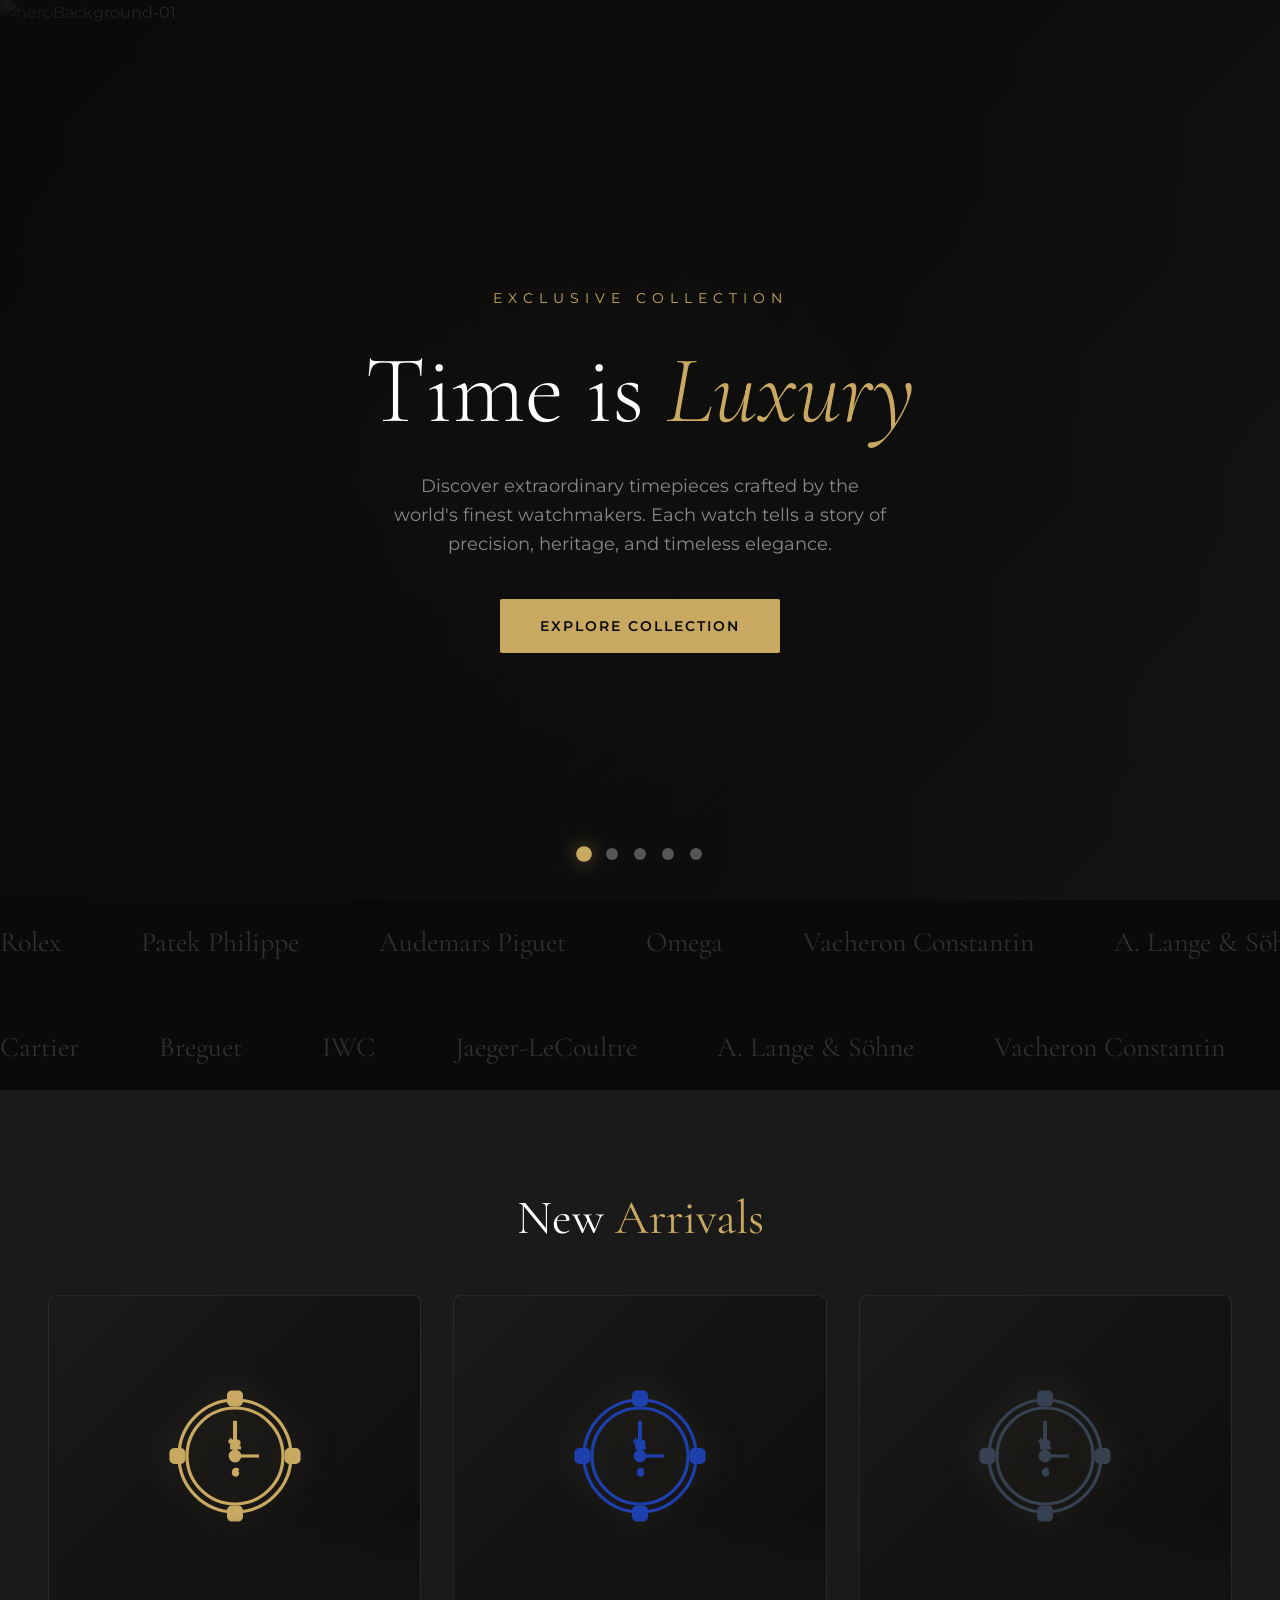
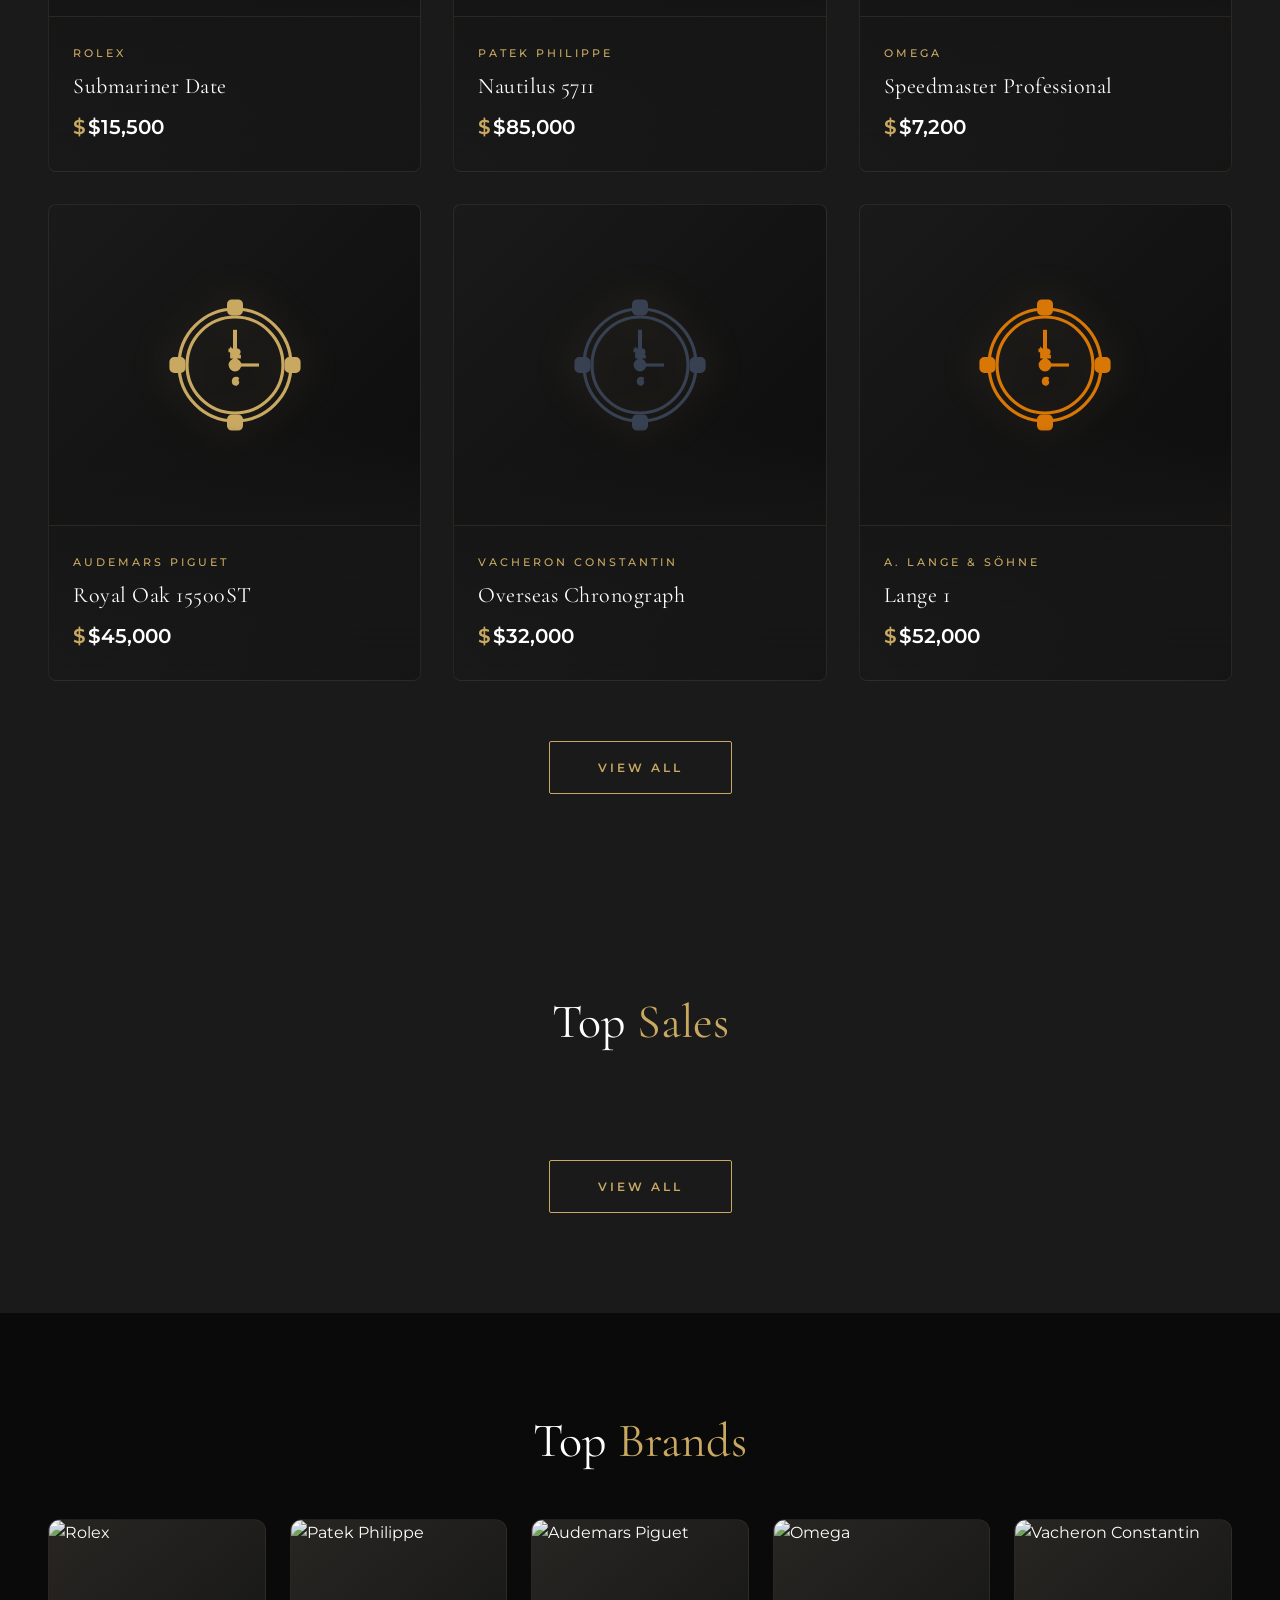
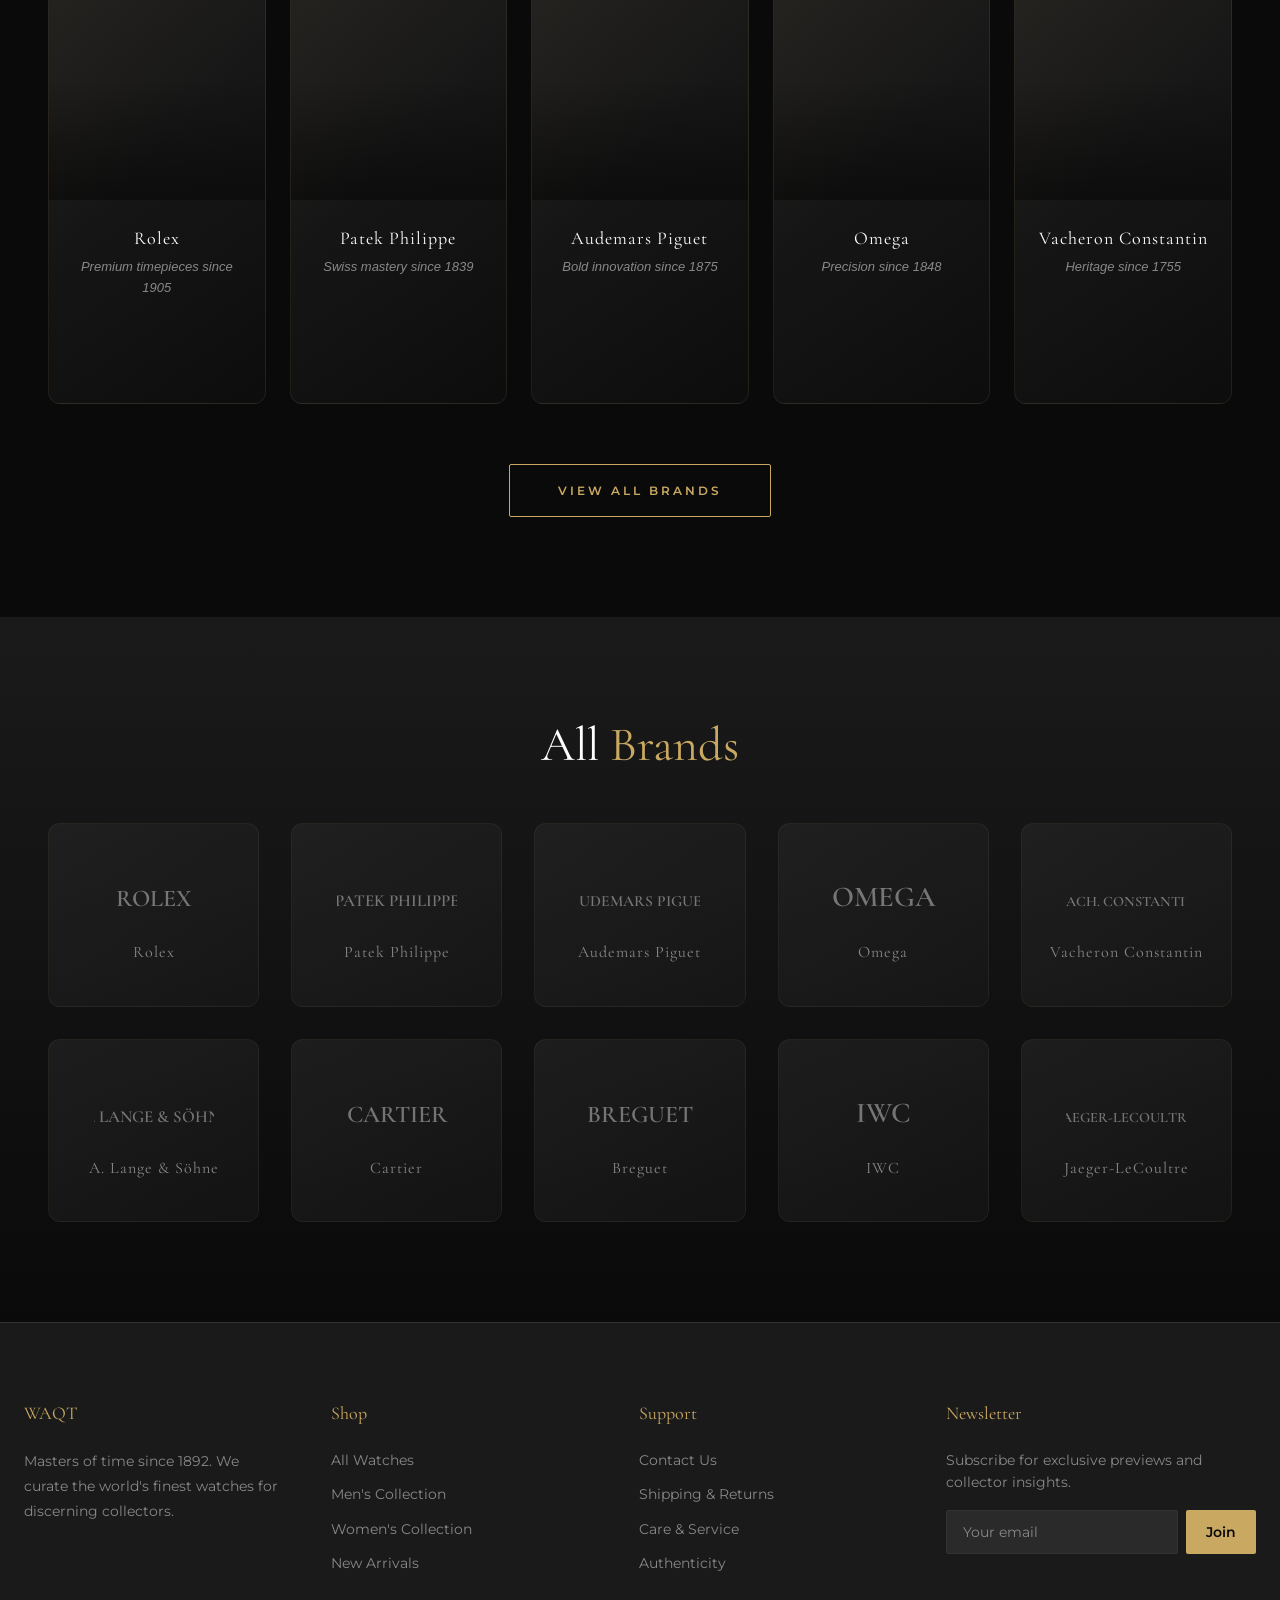
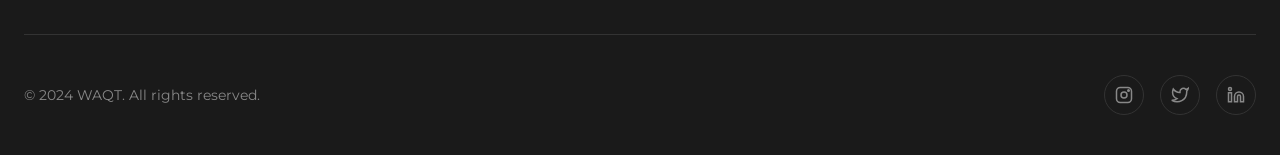
==== commit 763562ee: "Reorganize sections: Hero > Brand Carousel > New Arrivals > Top Sales > Top Brands > All Brands show" ====
--- a/index.html
+++ b/index.html
@@ -47,7 +47,7 @@
     </header>
 
     <section class="hero">
-            <div class="hero-background">
+        <div class="hero-background">
             <div class="hero-carousel">
                 <div class="carousel-track">
                     <div class="carousel-slide active">
@@ -61,6 +61,9 @@
                     </div>
                     <div class="carousel-slide">
                         <img src="assets/images/heroBackground-04.webp" alt="heroBackground-04">
+                    </div>
+                    <div class="carousel-slide">
+                        <img src="assets/images/heroBackground-05.webp" alt="heroBackground-05">
                     </div>
                 </div>
             </div>
@@ -85,22 +88,225 @@
         <div class="carousel-dots"></div>
     </section>
 
-    <section class="products-section">
-        <h2 class="section-title">Featured <span>Timepieces</span></h2>
-        <div class="products-grid"></div>
-    </section>
-
     <section class="brands-section">
-        <h2 class="section-title">Our <span>Partners</span></h2>
-        <div class="brands-grid">
-            <span class="brand-item">Rolex</span>
-            <span class="brand-item">Patek Philippe</span>
-            <span class="brand-item">Audemars Piguet</span>
-            <span class="brand-item">Omega</span>
-            <span class="brand-item">Vacheron Constantin</span>
-            <span class="brand-item">A. Lange & Söhne</span>
-            <span class="brand-item">Cartier</span>
-            <span class="brand-item">Breguet</span>
+        <div class="brands-carousel-wrapper">
+            <div class="brands-carousel left">
+                <div class="brands-track">
+                    <span class="brand-item">Rolex</span>
+                    <span class="brand-item">Patek Philippe</span>
+                    <span class="brand-item">Audemars Piguet</span>
+                    <span class="brand-item">Omega</span>
+                    <span class="brand-item">Vacheron Constantin</span>
+                    <span class="brand-item">A. Lange & Söhne</span>
+                    <span class="brand-item">Cartier</span>
+                    <span class="brand-item">Breguet</span>
+                    <span class="brand-item">IWC</span>
+                    <span class="brand-item">Jaeger-LeCoultre</span>
+                    <span class="brand-item">Rolex</span>
+                    <span class="brand-item">Patek Philippe</span>
+                    <span class="brand-item">Audemars Piguet</span>
+                    <span class="brand-item">Omega</span>
+                    <span class="brand-item">Vacheron Constantin</span>
+                    <span class="brand-item">A. Lange & Söhne</span>
+                    <span class="brand-item">Cartier</span>
+                    <span class="brand-item">Breguet</span>
+                    <span class="brand-item">IWC</span>
+                    <span class="brand-item">Jaeger-LeCoultre</span>
+                </div>
+            </div>
+            <div class="brands-carousel right">
+                <div class="brands-track">
+                    <span class="brand-item">Cartier</span>
+                    <span class="brand-item">Breguet</span>
+                    <span class="brand-item">IWC</span>
+                    <span class="brand-item">Jaeger-LeCoultre</span>
+                    <span class="brand-item">A. Lange & Söhne</span>
+                    <span class="brand-item">Vacheron Constantin</span>
+                    <span class="brand-item">Omega</span>
+                    <span class="brand-item">Audemars Piguet</span>
+                    <span class="brand-item">Patek Philippe</span>
+                    <span class="brand-item">Rolex</span>
+                    <span class="brand-item">Cartier</span>
+                    <span class="brand-item">Breguet</span>
+                    <span class="brand-item">IWC</span>
+                    <span class="brand-item">Jaeger-LeCoultre</span>
+                    <span class="brand-item">A. Lange & Söhne</span>
+                    <span class="brand-item">Vacheron Constantin</span>
+                    <span class="brand-item">Omega</span>
+                    <span class="brand-item">Audemars Piguet</span>
+                    <span class="brand-item">Patek Philippe</span>
+                    <span class="brand-item">Rolex</span>
+                </div>
+            </div>
+        </div>
+    </section>
+
+    <section class="new-arrivals-section">
+        <div class="container">
+            <h2 class="section-title">New <span>Arrivals</span></h2>
+            <div class="products-grid" id="new-arrivals-grid"></div>
+            <div class="section-footer">
+                <a href="products.html" class="btn btn-outline">View All</a>
+            </div>
+        </div>
+    </section>
+
+    <section class="top-sales-section">
+        <div class="container">
+            <h2 class="section-title">Top <span>Sales</span></h2>
+            <div class="products-grid" id="top-sales-grid"></div>
+            <div class="section-footer">
+                <a href="products.html" class="btn btn-outline">View All</a>
+            </div>
+        </div>
+    </section>
+
+    <section class="top-brands-section">
+        <div class="container">
+            <h2 class="section-title">Top <span>Brands</span></h2>
+            <div class="top-brands-grid">
+                <div class="top-brand-card" data-brand="Rolex">
+                    <div class="top-brand-image">
+                        <img src="assets/images/heroBackground-01.webp" alt="Rolex">
+                    </div>
+                    <div class="top-brand-info">
+                        <h3>Rolex</h3>
+                        <p>Premium timepieces since 1905</p>
+                        <a href="products.html" class="btn btn-outline">Explore</a>
+                    </div>
+                </div>
+                <div class="top-brand-card" data-brand="Patek Philippe">
+                    <div class="top-brand-image">
+                        <img src="assets/images/heroBackground-02.webp" alt="Patek Philippe">
+                    </div>
+                    <div class="top-brand-info">
+                        <h3>Patek Philippe</h3>
+                        <p>Swiss mastery since 1839</p>
+                        <a href="products.html" class="btn btn-outline">Explore</a>
+                    </div>
+                </div>
+                <div class="top-brand-card" data-brand="Audemars Piguet">
+                    <div class="top-brand-image">
+                        <img src="assets/images/heroBackground-03.webp" alt="Audemars Piguet">
+                    </div>
+                    <div class="top-brand-info">
+                        <h3>Audemars Piguet</h3>
+                        <p>Bold innovation since 1875</p>
+                        <a href="products.html" class="btn btn-outline">Explore</a>
+                    </div>
+                </div>
+                <div class="top-brand-card" data-brand="Omega">
+                    <div class="top-brand-image">
+                        <img src="assets/images/heroBackground-04.webp" alt="Omega">
+                    </div>
+                    <div class="top-brand-info">
+                        <h3>Omega</h3>
+                        <p>Precision since 1848</p>
+                        <a href="products.html" class="btn btn-outline">Explore</a>
+                    </div>
+                </div>
+                <div class="top-brand-card" data-brand="Vacheron Constantin">
+                    <div class="top-brand-image">
+                        <img src="assets/images/heroBackground-05.webp" alt="Vacheron Constantin">
+                    </div>
+                    <div class="top-brand-info">
+                        <h3>Vacheron Constantin</h3>
+                        <p>Heritage since 1755</p>
+                        <a href="products.html" class="btn btn-outline">Explore</a>
+                    </div>
+                </div>
+            </div>
+            <div class="section-footer">
+                <a href="products.html" class="btn btn-outline">View All Brands</a>
+            </div>
+        </div>
+    </section>
+
+    <section class="brands-showcase">
+        <div class="container">
+            <h2 class="section-title">All <span>Brands</span></h2>
+            <div class="brands-showcase-grid">
+                <div class="brand-showcase-card">
+                    <div class="brand-logo">
+                        <svg viewBox="0 0 100 50" fill="currentColor">
+                            <text x="50" y="35" text-anchor="middle" font-family="var(--font-heading)" font-size="20" font-weight="600">ROLEX</text>
+                        </svg>
+                    </div>
+                    <span class="brand-showcase-name">Rolex</span>
+                </div>
+                <div class="brand-showcase-card">
+                    <div class="brand-logo">
+                        <svg viewBox="0 0 100 50" fill="currentColor">
+                            <text x="50" y="35" text-anchor="middle" font-family="var(--font-heading)" font-size="14" font-weight="600">PATEK PHILIPPE</text>
+                        </svg>
+                    </div>
+                    <span class="brand-showcase-name">Patek Philippe</span>
+                </div>
+                <div class="brand-showcase-card">
+                    <div class="brand-logo">
+                        <svg viewBox="0 0 100 50" fill="currentColor">
+                            <text x="50" y="35" text-anchor="middle" font-family="var(--font-heading)" font-size="13" font-weight="600">AUDEMARS PIGUET</text>
+                        </svg>
+                    </div>
+                    <span class="brand-showcase-name">Audemars Piguet</span>
+                </div>
+                <div class="brand-showcase-card">
+                    <div class="brand-logo">
+                        <svg viewBox="0 0 100 50" fill="currentColor">
+                            <text x="50" y="35" text-anchor="middle" font-family="var(--font-heading)" font-size="24" font-weight="600">OMEGA</text>
+                        </svg>
+                    </div>
+                    <span class="brand-showcase-name">Omega</span>
+                </div>
+                <div class="brand-showcase-card">
+                    <div class="brand-logo">
+                        <svg viewBox="0 0 100 50" fill="currentColor">
+                            <text x="50" y="35" text-anchor="middle" font-family="var(--font-heading)" font-size="12" font-weight="600">VACH. CONSTANTIN</text>
+                        </svg>
+                    </div>
+                    <span class="brand-showcase-name">Vacheron Constantin</span>
+                </div>
+                <div class="brand-showcase-card">
+                    <div class="brand-logo">
+                        <svg viewBox="0 0 100 50" fill="currentColor">
+                            <text x="50" y="35" text-anchor="middle" font-family="var(--font-heading)" font-size="14" font-weight="600">A. LANGE & SÖHNE</text>
+                        </svg>
+                    </div>
+                    <span class="brand-showcase-name">A. Lange & Söhne</span>
+                </div>
+                <div class="brand-showcase-card">
+                    <div class="brand-logo">
+                        <svg viewBox="0 0 100 50" fill="currentColor">
+                            <text x="50" y="35" text-anchor="middle" font-family="var(--font-heading)" font-size="20" font-weight="600">CARTIER</text>
+                        </svg>
+                    </div>
+                    <span class="brand-showcase-name">Cartier</span>
+                </div>
+                <div class="brand-showcase-card">
+                    <div class="brand-logo">
+                        <svg viewBox="0 0 100 50" fill="currentColor">
+                            <text x="50" y="35" text-anchor="middle" font-family="var(--font-heading)" font-size="20" font-weight="600">BREGUET</text>
+                        </svg>
+                    </div>
+                    <span class="brand-showcase-name">Breguet</span>
+                </div>
+                <div class="brand-showcase-card">
+                    <div class="brand-logo">
+                        <svg viewBox="0 0 100 50" fill="currentColor">
+                            <text x="50" y="35" text-anchor="middle" font-family="var(--font-heading)" font-size="24" font-weight="600">IWC</text>
+                        </svg>
+                    </div>
+                    <span class="brand-showcase-name">IWC</span>
+                </div>
+                <div class="brand-showcase-card">
+                    <div class="brand-logo">
+                        <svg viewBox="0 0 100 50" fill="currentColor">
+                            <text x="50" y="35" text-anchor="middle" font-family="var(--font-heading)" font-size="12" font-weight="600">JAEGER-LECOULTRE</text>
+                        </svg>
+                    </div>
+                    <span class="brand-showcase-name">Jaeger-LeCoultre</span>
+                </div>
+            </div>
         </div>
     </section>
 
--- a/css/styles.css
+++ b/css/styles.css
@@ -494,37 +494,68 @@
 }
 
 .product-card {
-    background: var(--dark-gray);
-    border-radius: 4px;
+    background: linear-gradient(145deg, #1f1f1f 0%, #151515 100%);
+    border-radius: 8px;
     overflow: hidden;
     position: relative;
-    transition: all var(--transition-normal);
+    transition: all 0.5s cubic-bezier(0.25, 0.46, 0.45, 0.94);
+    border: 1px solid rgba(201, 169, 98, 0.1);
+}
+
+.product-card::before {
+    content: '';
+    position: absolute;
+    top: 0;
+    left: 0;
+    right: 0;
+    height: 2px;
+    background: linear-gradient(90deg, transparent, var(--gold), transparent);
+    opacity: 0;
+    transition: opacity 0.5s ease;
 }
 
 .product-card:hover {
-    transform: translateY(-8px);
-    box-shadow: var(--shadow-lg);
+    transform: translateY(-12px);
+    box-shadow: 0 25px 50px rgba(0, 0, 0, 0.5), 0 0 30px rgba(201, 169, 98, 0.1);
+    border-color: rgba(201, 169, 98, 0.3);
+}
+
+.product-card:hover::before {
+    opacity: 1;
 }
 
 .product-image {
     position: relative;
-    height: 350px;
-    background: linear-gradient(135deg, var(--dark-gray) 0%, var(--charcoal) 100%);
+    height: 320px;
+    background: linear-gradient(135deg, #1a1a1a 0%, #0d0d0d 100%);
     display: flex;
     align-items: center;
     justify-content: center;
     overflow: hidden;
 }
 
+.product-image::after {
+    content: '';
+    position: absolute;
+    bottom: 0;
+    left: 0;
+    right: 0;
+    height: 100px;
+    background: linear-gradient(to top, rgba(21, 21, 21, 1), transparent);
+    pointer-events: none;
+}
+
 .product-image svg {
-    width: 180px;
-    height: 180px;
-    color: var(--gold);
-    transition: transform var(--transition-normal);
+    width: 160px;
+    height: 160px;
+    color: var(--gold);
+    transition: all 0.5s cubic-bezier(0.25, 0.46, 0.45, 0.94);
+    filter: drop-shadow(0 0 20px rgba(201, 169, 98, 0.2));
 }
 
 .product-card:hover .product-image svg {
-    transform: scale(1.1);
+    transform: scale(1.08);
+    filter: drop-shadow(0 0 30px rgba(201, 169, 98, 0.4));
 }
 
 .product-overlay {
@@ -533,12 +564,13 @@
     left: 0;
     right: 0;
     bottom: 0;
-    background: rgba(10, 10, 10, 0.7);
-    display: flex;
-    align-items: center;
-    justify-content: center;
+    background: linear-gradient(to top, rgba(10, 10, 10, 0.95) 0%, rgba(10, 10, 10, 0.5) 50%, transparent 100%);
+    display: flex;
+    align-items: flex-end;
+    justify-content: center;
+    padding-bottom: 24px;
     opacity: 0;
-    transition: opacity var(--transition-normal);
+    transition: opacity 0.5s ease;
 }
 
 .product-card:hover .product-overlay {
@@ -546,20 +578,23 @@
 }
 
 .quick-add-btn {
-    padding: 12px 24px;
-    background: var(--gold);
-    color: var(--primary-black);
-    font-size: 12px;
+    padding: 14px 28px;
+    background: transparent;
+    border: 1px solid var(--gold);
+    color: var(--gold);
+    font-size: 11px;
     font-weight: 600;
-    letter-spacing: 2px;
+    letter-spacing: 3px;
     text-transform: uppercase;
     border-radius: 2px;
     transform: translateY(20px);
-    transition: all var(--transition-normal);
+    transition: all 0.4s cubic-bezier(0.25, 0.46, 0.45, 0.94);
 }
 
 .quick-add-btn:hover {
-    background: var(--white);
+    background: var(--gold);
+    color: var(--primary-black);
+    box-shadow: 0 0 30px rgba(201, 169, 98, 0.3);
 }
 
 .product-card:hover .quick-add-btn {
@@ -567,52 +602,317 @@
 }
 
 .product-info {
-    padding: 24px;
+    padding: 28px 24px;
+    background: linear-gradient(to bottom, rgba(21, 21, 21, 0.8), transparent);
+    border-top: 1px solid rgba(201, 169, 98, 0.1);
 }
 
 .product-brand {
-    font-size: 12px;
-    letter-spacing: 2px;
+    font-size: 11px;
+    letter-spacing: 3px;
     text-transform: uppercase;
-    color: var(--muted-gray);
-    margin-bottom: 8px;
+    color: var(--gold);
+    margin-bottom: 10px;
+    font-weight: 500;
 }
 
 .product-name {
     font-family: var(--font-heading);
+    font-size: 22px;
+    margin-bottom: 12px;
+    color: var(--white);
+    font-weight: 400;
+    letter-spacing: 0.5px;
+}
+
+.product-price {
     font-size: 20px;
-    margin-bottom: 8px;
-    color: var(--white);
-}
-
-.product-price {
-    font-size: 18px;
     font-weight: 600;
+    color: var(--white);
+    font-family: var(--font-body);
+}
+
+.product-price::before {
+    content: '$';
+    color: var(--gold);
+    margin-right: 2px;
+}
+    font-weight: 600;
     color: var(--gold);
 }
 
 .brands-section {
-    padding: 80px 24px;
+    padding: 80px 0;
     background: var(--primary-black);
-}
-
-.brands-grid {
-    display: flex;
-    justify-content: center;
-    align-items: center;
-    gap: 64px;
-    flex-wrap: wrap;
+    overflow: hidden;
+}
+
+.brands-showcase {
+    padding: 100px 24px;
+    background: linear-gradient(180deg, var(--charcoal) 0%, var(--primary-black) 100%);
+}
+
+.brands-showcase-grid {
+    display: grid;
+    grid-template-columns: repeat(5, 1fr);
+    gap: 32px;
     max-width: var(--container-width);
     margin: 0 auto;
 }
 
+.brand-showcase-card {
+    display: flex;
+    flex-direction: column;
+    align-items: center;
+    gap: 16px;
+    padding: 40px 24px;
+    background: linear-gradient(145deg, rgba(42, 42, 42, 0.5) 0%, rgba(26, 26, 26, 0.5) 100%);
+    border: 1px solid rgba(201, 169, 98, 0.08);
+    border-radius: 12px;
+    transition: all 0.5s cubic-bezier(0.25, 0.46, 0.45, 0.94);
+    cursor: pointer;
+}
+
+.brand-showcase-card:hover {
+    transform: translateY(-10px);
+    border-color: rgba(201, 169, 98, 0.3);
+    box-shadow: 0 20px 40px rgba(0, 0, 0, 0.4), 0 0 30px rgba(201, 169, 98, 0.1);
+}
+
+.brand-logo {
+    width: 120px;
+    height: 60px;
+    display: flex;
+    align-items: center;
+    justify-content: center;
+    opacity: 0.4;
+    transition: opacity 0.4s ease;
+}
+
+.brand-logo svg {
+    width: 100%;
+    height: 100%;
+    color: var(--white);
+}
+
+.brand-showcase-card:hover .brand-logo {
+    opacity: 1;
+}
+
+.brand-showcase-name {
+    font-family: var(--font-heading);
+    font-size: 16px;
+    color: var(--muted-gray);
+    letter-spacing: 1px;
+    transition: color 0.4s ease;
+}
+
+.brand-showcase-card:hover .brand-showcase-name {
+    color: var(--gold);
+}
+
+@media (max-width: 1200px) {
+    .brands-showcase-grid {
+        grid-template-columns: repeat(4, 1fr);
+    }
+}
+
+@media (max-width: 768px) {
+    .brands-showcase-grid {
+        grid-template-columns: repeat(3, 1fr);
+        gap: 16px;
+    }
+    
+    .brand-showcase-card {
+        padding: 24px 16px;
+    }
+}
+
+.new-arrivals-section,
+.top-sales-section {
+    padding: 100px 24px;
+    background: var(--charcoal);
+}
+
+.top-brands-section {
+    padding: 100px 24px;
+    background: var(--primary-black);
+}
+
+.section-footer {
+    text-align: center;
+    margin-top: 60px;
+}
+
+.section-footer .btn {
+    padding: 16px 48px;
+    font-size: 12px;
+    letter-spacing: 3px;
+}
+
+.top-brands-grid {
+    display: grid;
+    grid-template-columns: repeat(5, 1fr);
+    gap: 24px;
+    max-width: var(--container-width);
+    margin: 0 auto;
+}
+
+.top-brand-card {
+    position: relative;
+    border-radius: 12px;
+    overflow: hidden;
+    background: linear-gradient(145deg, #1f1f1f 0%, #0d0d0d 100%);
+    transition: all 0.6s cubic-bezier(0.25, 0.46, 0.45, 0.94);
+    border: 1px solid rgba(201, 169, 98, 0.1);
+}
+
+.top-brand-card::before {
+    content: '';
+    position: absolute;
+    top: 0;
+    left: 0;
+    right: 0;
+    bottom: 0;
+    background: linear-gradient(135deg, rgba(201, 169, 98, 0.05) 0%, transparent 50%);
+    pointer-events: none;
+    z-index: 1;
+}
+
+.top-brand-card:hover {
+    transform: translateY(-15px) scale(1.02);
+    box-shadow: 0 30px 60px rgba(0, 0, 0, 0.6), 0 0 40px rgba(201, 169, 98, 0.15);
+    border-color: rgba(201, 169, 98, 0.4);
+}
+
+.top-brand-image {
+    height: 280px;
+    overflow: hidden;
+    position: relative;
+}
+
+.top-brand-image::after {
+    content: '';
+    position: absolute;
+    bottom: 0;
+    left: 0;
+    right: 0;
+    height: 120px;
+    background: linear-gradient(to top, rgba(13, 13, 13, 1), transparent);
+}
+
+.top-brand-image img {
+    width: 100%;
+    height: 100%;
+    object-fit: cover;
+    transition: transform 0.6s cubic-bezier(0.25, 0.46, 0.45, 0.94);
+    filter: grayscale(30%);
+}
+
+.top-brand-card:hover .top-brand-image img {
+    transform: scale(1.1);
+    filter: grayscale(0%);
+}
+
+.top-brand-info {
+    padding: 28px 20px;
+    text-align: center;
+    position: relative;
+    z-index: 2;
+}
+
+.top-brand-info h3 {
+    font-family: var(--font-heading);
+    font-size: 18px;
+    margin-bottom: 8px;
+    color: var(--white);
+    letter-spacing: 1px;
+}
+
+.top-brand-info p {
+    font-size: 13px;
+    color: var(--muted-gray);
+    margin-bottom: 20px;
+    font-style: italic;
+}
+
+.top-brand-info .btn {
+    opacity: 0;
+    transform: translateY(10px);
+    transition: all 0.4s ease;
+}
+
+.top-brand-card:hover .top-brand-info .btn {
+    opacity: 1;
+    transform: translateY(0);
+}
+
+@media (max-width: 1200px) {
+    .top-brands-grid {
+        grid-template-columns: repeat(3, 1fr);
+    }
+}
+
+@media (max-width: 768px) {
+    .top-brands-grid {
+        grid-template-columns: repeat(2, 1fr);
+    }
+}
+
+.brands-carousel-wrapper {
+    position: relative;
+    width: 100%;
+}
+
+.brands-carousel {
+    overflow: hidden;
+    padding: 20px 0;
+}
+
+.brands-carousel.left {
+    margin-bottom: 20px;
+}
+
+.brands-track {
+    display: flex;
+    gap: 80px;
+    animation: marquee-left 25s linear infinite;
+}
+
+.brands-carousel.right .brands-track {
+    animation: marquee-right 25s linear infinite;
+}
+
+@keyframes marquee-left {
+    0% {
+        transform: translateX(0);
+    }
+    100% {
+        transform: translateX(-50%);
+    }
+}
+
+@keyframes marquee-right {
+    0% {
+        transform: translateX(-50%);
+    }
+    100% {
+        transform: translateX(0);
+    }
+}
+
+.brands-track:hover {
+    animation-play-state: paused;
+}
+
 .brand-item {
     font-family: var(--font-heading);
-    font-size: 24px;
-    color: var(--muted-gray);
-    opacity: 0.5;
+    font-size: 28px;
+    color: var(--muted-gray);
+    opacity: 0.3;
     transition: all var(--transition-normal);
     cursor: pointer;
+    white-space: nowrap;
 }
 
 .brand-item:hover {
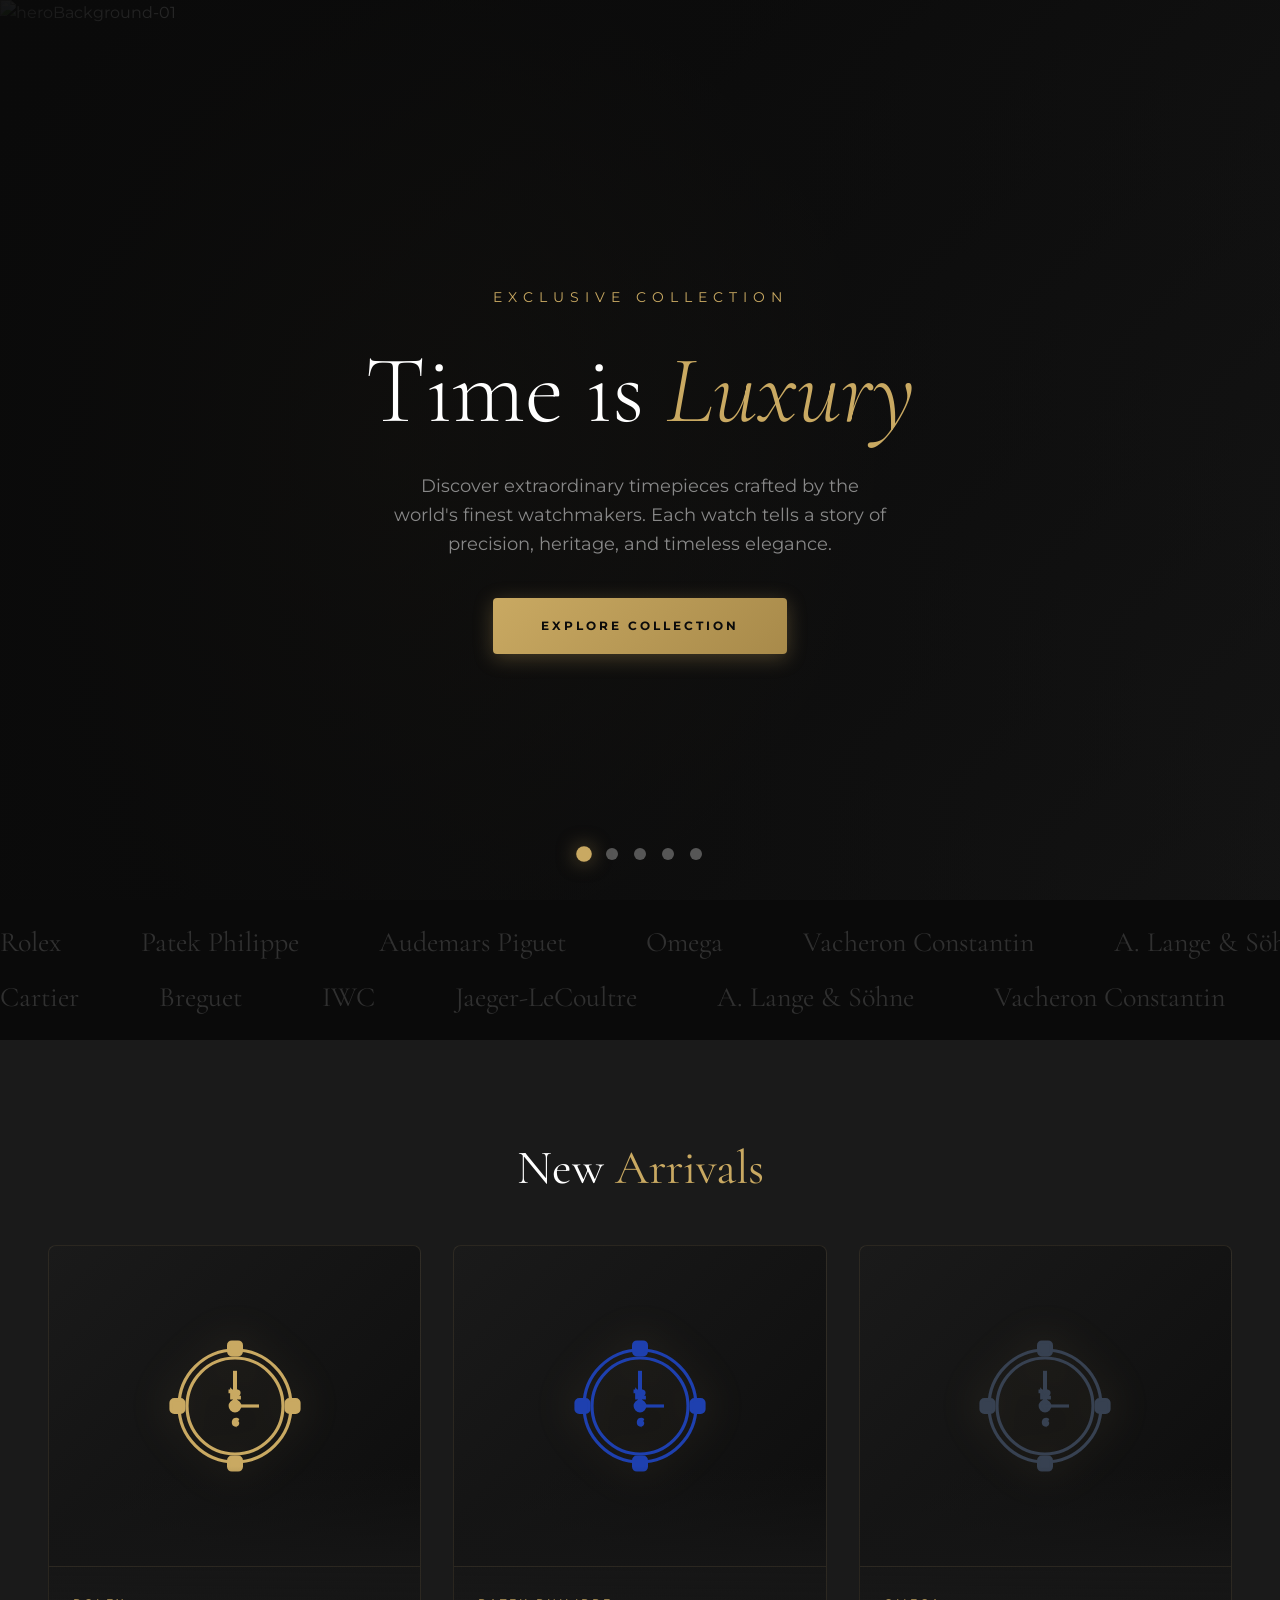
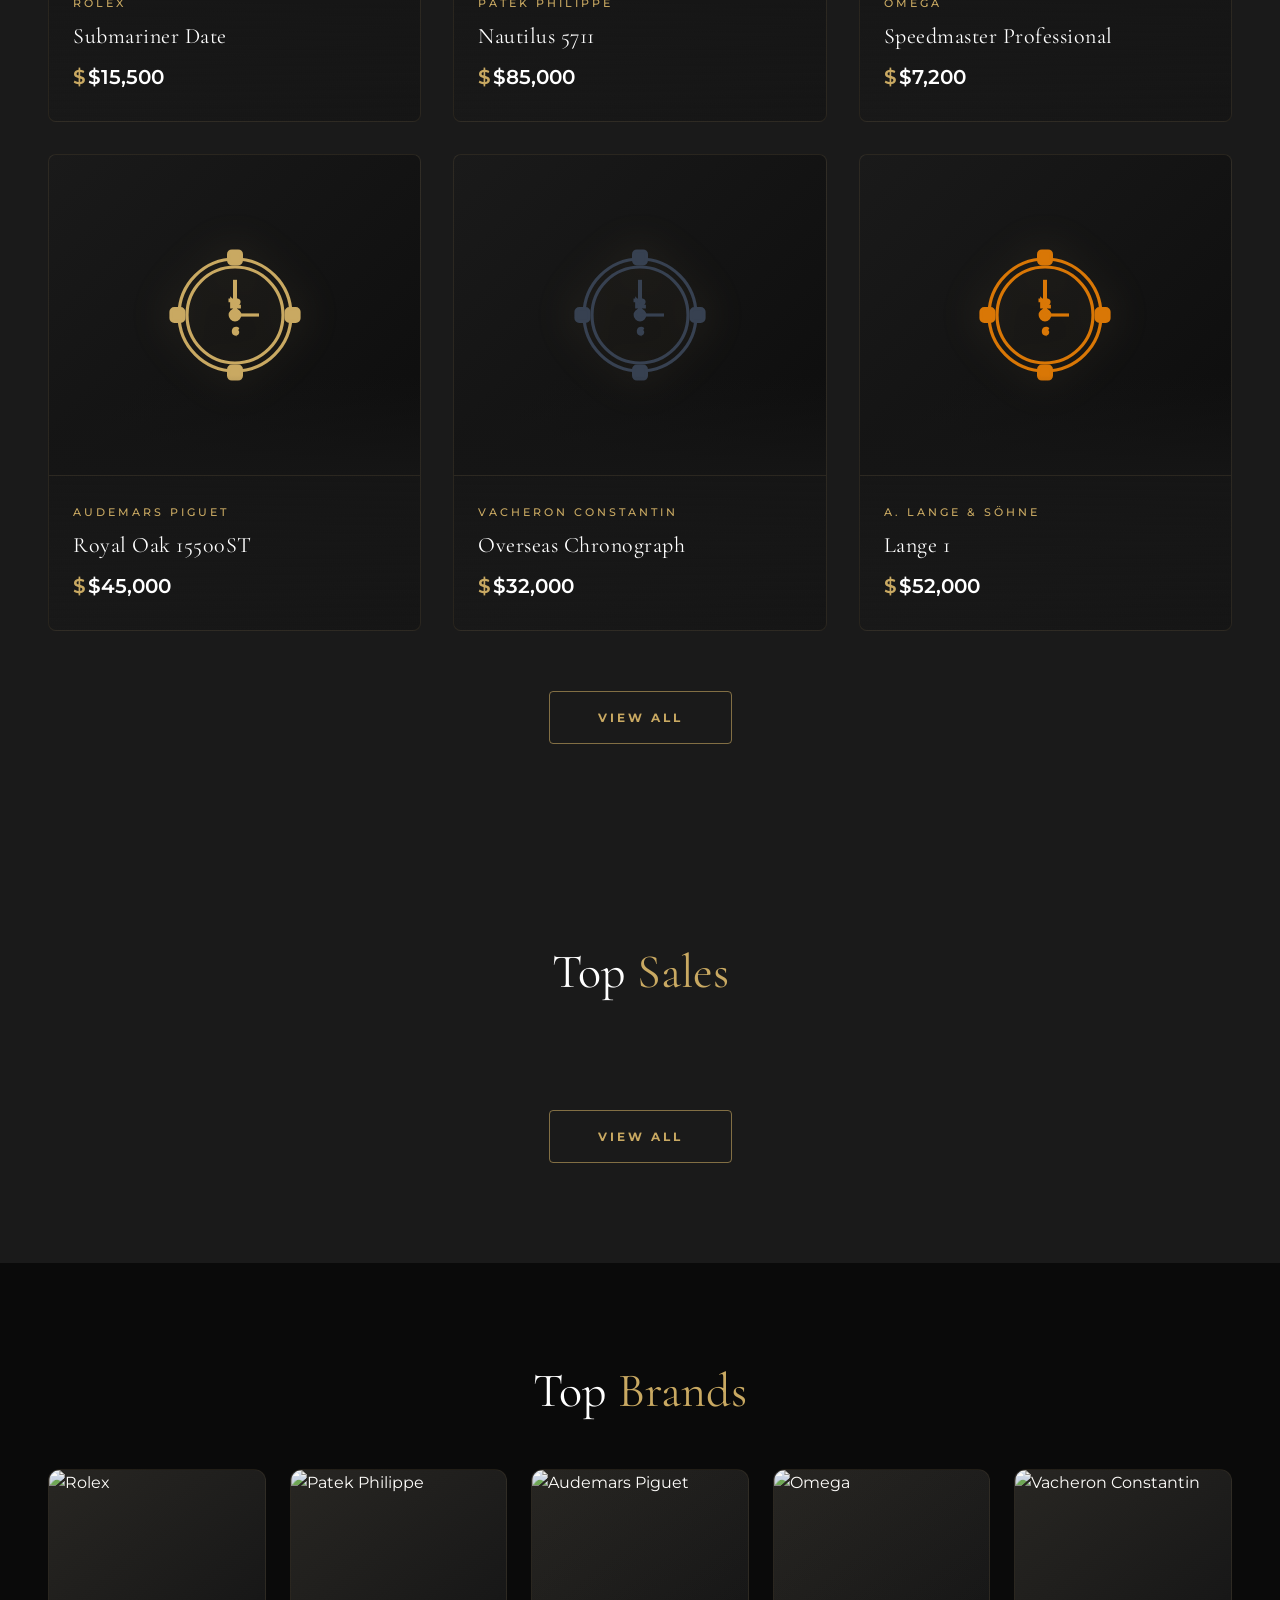
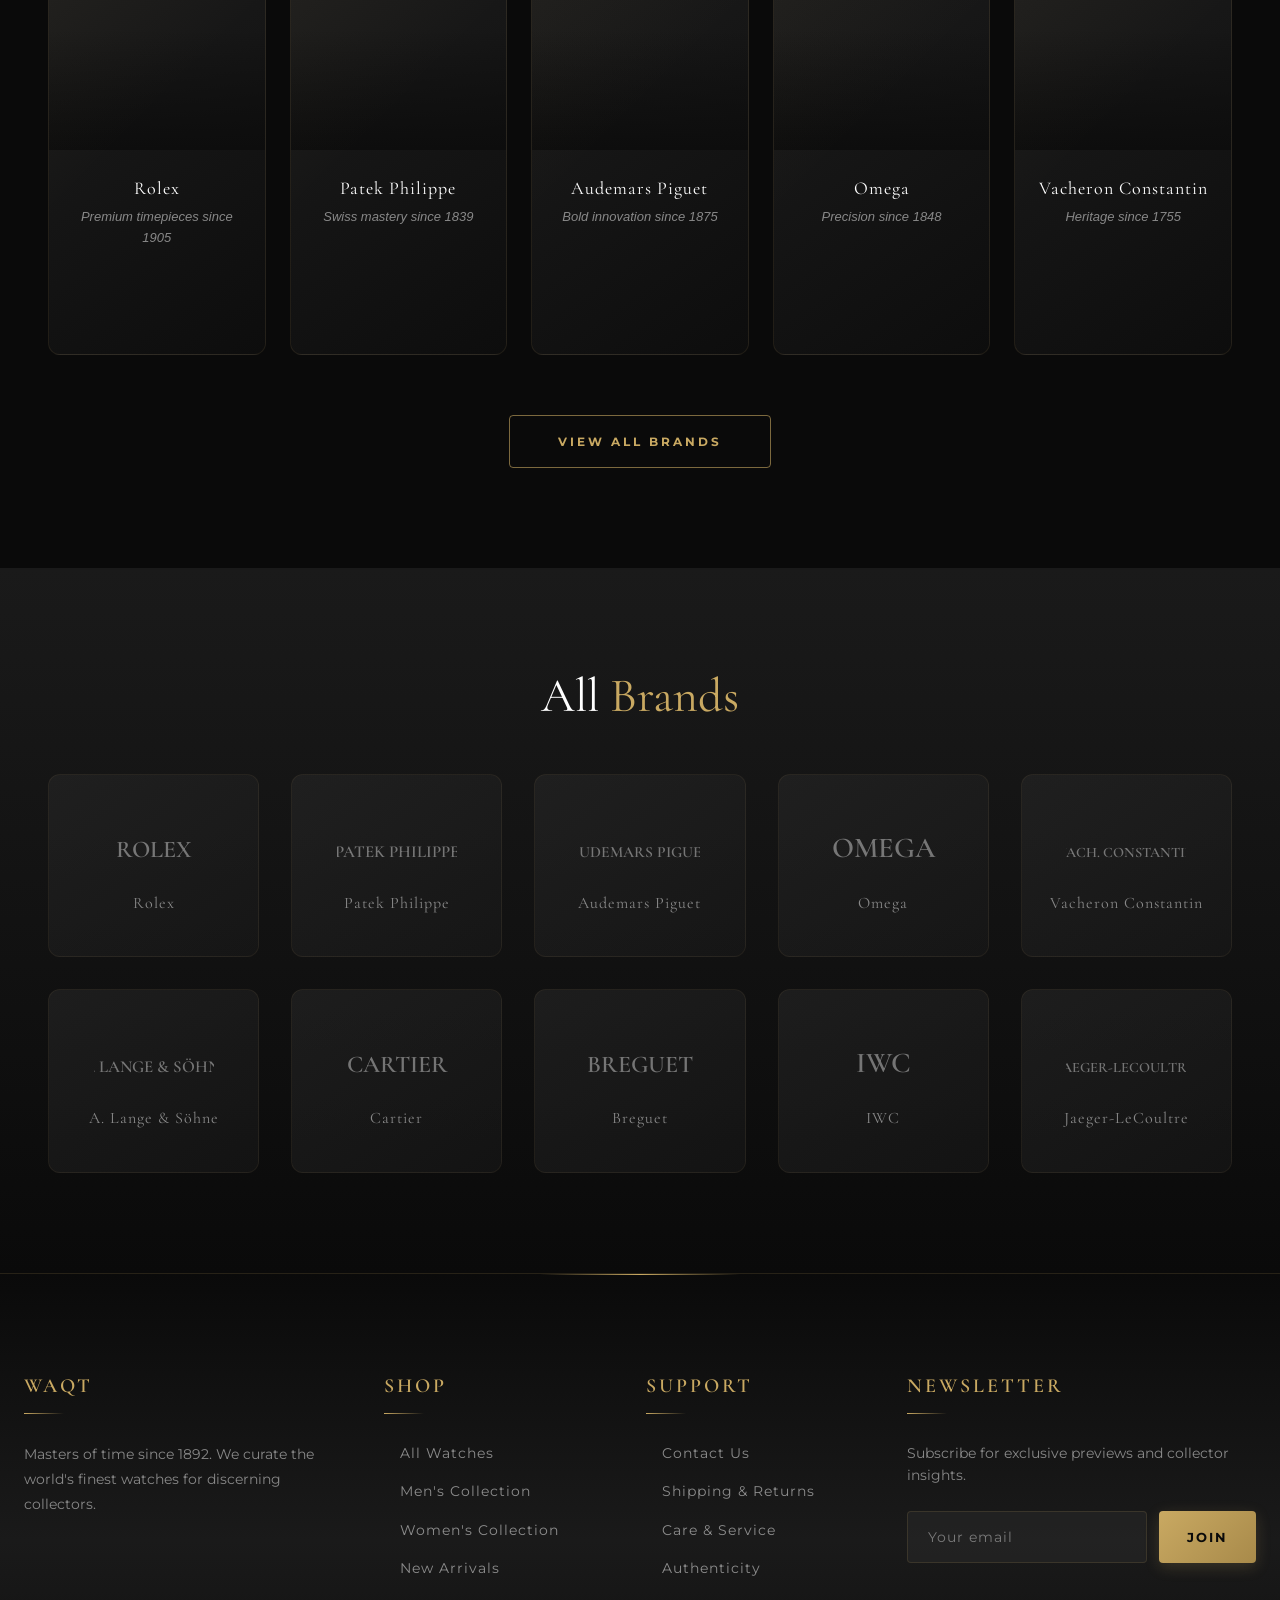
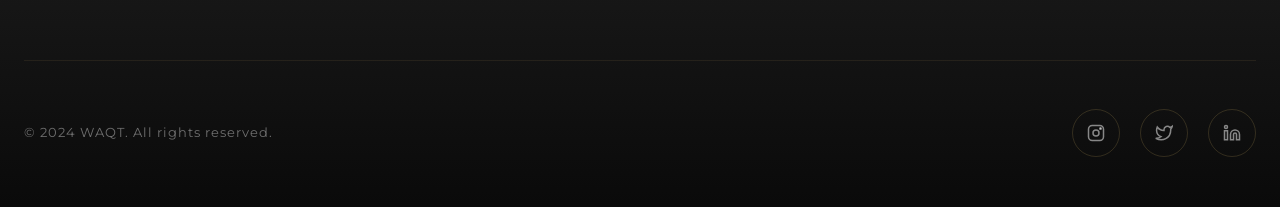
==== commit 51f68589: "Enhance all buttons with premium styling" ====
--- a/index.html
+++ b/index.html
@@ -1,11 +1,13 @@
 <!DOCTYPE html>
 <html lang="en">
+
 <head>
     <meta charset="UTF-8">
     <meta name="viewport" content="width=device-width, initial-scale=1.0">
     <title>WAQT - Luxury Timepieces</title>
     <link rel="stylesheet" href="css/styles.css">
 </head>
+
 <body>
     <header class="header">
         <div class="header-inner">
@@ -19,21 +21,21 @@
             <div class="header-actions">
                 <button class="header-action search-btn" aria-label="Search">
                     <svg viewBox="0 0 24 24" fill="none" stroke="currentColor" stroke-width="2">
-                        <circle cx="11" cy="11" r="8"/>
-                        <path d="M21 21l-4.35-4.35"/>
+                        <circle cx="11" cy="11" r="8" />
+                        <path d="M21 21l-4.35-4.35" />
                     </svg>
                 </button>
                 <button class="header-action account-btn" aria-label="Account">
                     <svg viewBox="0 0 24 24" fill="none" stroke="currentColor" stroke-width="2">
-                        <path d="M20 21v-2a4 4 0 0 0-4-4H8a4 4 0 0 0-4 4v2"/>
-                        <circle cx="12" cy="7" r="4"/>
+                        <path d="M20 21v-2a4 4 0 0 0-4-4H8a4 4 0 0 0-4 4v2" />
+                        <circle cx="12" cy="7" r="4" />
                     </svg>
                 </button>
                 <button class="header-action cart-icon" aria-label="Cart">
                     <svg viewBox="0 0 24 24" fill="none" stroke="currentColor" stroke-width="2">
-                        <path d="M6 2L3 6v14a2 2 0 0 0 2 2h14a2 2 0 0 0 2-2V6l-3-4z"/>
-                        <line x1="3" y1="6" x2="21" y2="6"/>
-                        <path d="M16 10a4 4 0 0 1-8 0"/>
+                        <path d="M6 2L3 6v14a2 2 0 0 0 2 2h14a2 2 0 0 0 2-2V6l-3-4z" />
+                        <line x1="3" y1="6" x2="21" y2="6" />
+                        <path d="M16 10a4 4 0 0 1-8 0" />
                     </svg>
                     <span class="cart-count">0</span>
                 </button>
@@ -72,17 +74,18 @@
         <div class="hero-content">
             <p class="hero-subtitle">Exclusive Collection</p>
             <h1 class="hero-title">Time is <span>Luxury</span></h1>
-            <p class="hero-description">Discover extraordinary timepieces crafted by the world's finest watchmakers. Each watch tells a story of precision, heritage, and timeless elegance.</p>
+            <p class="hero-description">Discover extraordinary timepieces crafted by the world's finest watchmakers.
+                Each watch tells a story of precision, heritage, and timeless elegance.</p>
             <a href="products.html" class="btn btn-primary hero-btn">Explore Collection</a>
         </div>
         <button class="carousel-arrow prev" aria-label="Previous">
             <svg viewBox="0 0 24 24" fill="none" stroke="currentColor" stroke-width="2">
-                <polyline points="15 18 9 12 15 6"/>
+                <polyline points="15 18 9 12 15 6" />
             </svg>
         </button>
         <button class="carousel-arrow next" aria-label="Next">
             <svg viewBox="0 0 24 24" fill="none" stroke="currentColor" stroke-width="2">
-                <polyline points="9 18 15 12 9 6"/>
+                <polyline points="9 18 15 12 9 6" />
             </svg>
         </button>
         <div class="carousel-dots"></div>
@@ -229,7 +232,8 @@
                 <div class="brand-showcase-card">
                     <div class="brand-logo">
                         <svg viewBox="0 0 100 50" fill="currentColor">
-                            <text x="50" y="35" text-anchor="middle" font-family="var(--font-heading)" font-size="20" font-weight="600">ROLEX</text>
+                            <text x="50" y="35" text-anchor="middle" font-family="var(--font-heading)" font-size="20"
+                                font-weight="600">ROLEX</text>
                         </svg>
                     </div>
                     <span class="brand-showcase-name">Rolex</span>
@@ -237,7 +241,8 @@
                 <div class="brand-showcase-card">
                     <div class="brand-logo">
                         <svg viewBox="0 0 100 50" fill="currentColor">
-                            <text x="50" y="35" text-anchor="middle" font-family="var(--font-heading)" font-size="14" font-weight="600">PATEK PHILIPPE</text>
+                            <text x="50" y="35" text-anchor="middle" font-family="var(--font-heading)" font-size="14"
+                                font-weight="600">PATEK PHILIPPE</text>
                         </svg>
                     </div>
                     <span class="brand-showcase-name">Patek Philippe</span>
@@ -245,7 +250,8 @@
                 <div class="brand-showcase-card">
                     <div class="brand-logo">
                         <svg viewBox="0 0 100 50" fill="currentColor">
-                            <text x="50" y="35" text-anchor="middle" font-family="var(--font-heading)" font-size="13" font-weight="600">AUDEMARS PIGUET</text>
+                            <text x="50" y="35" text-anchor="middle" font-family="var(--font-heading)" font-size="13"
+                                font-weight="600">AUDEMARS PIGUET</text>
                         </svg>
                     </div>
                     <span class="brand-showcase-name">Audemars Piguet</span>
@@ -253,7 +259,8 @@
                 <div class="brand-showcase-card">
                     <div class="brand-logo">
                         <svg viewBox="0 0 100 50" fill="currentColor">
-                            <text x="50" y="35" text-anchor="middle" font-family="var(--font-heading)" font-size="24" font-weight="600">OMEGA</text>
+                            <text x="50" y="35" text-anchor="middle" font-family="var(--font-heading)" font-size="24"
+                                font-weight="600">OMEGA</text>
                         </svg>
                     </div>
                     <span class="brand-showcase-name">Omega</span>
@@ -261,7 +268,8 @@
                 <div class="brand-showcase-card">
                     <div class="brand-logo">
                         <svg viewBox="0 0 100 50" fill="currentColor">
-                            <text x="50" y="35" text-anchor="middle" font-family="var(--font-heading)" font-size="12" font-weight="600">VACH. CONSTANTIN</text>
+                            <text x="50" y="35" text-anchor="middle" font-family="var(--font-heading)" font-size="12"
+                                font-weight="600">VACH. CONSTANTIN</text>
                         </svg>
                     </div>
                     <span class="brand-showcase-name">Vacheron Constantin</span>
@@ -269,7 +277,8 @@
                 <div class="brand-showcase-card">
                     <div class="brand-logo">
                         <svg viewBox="0 0 100 50" fill="currentColor">
-                            <text x="50" y="35" text-anchor="middle" font-family="var(--font-heading)" font-size="14" font-weight="600">A. LANGE & SÖHNE</text>
+                            <text x="50" y="35" text-anchor="middle" font-family="var(--font-heading)" font-size="14"
+                                font-weight="600">A. LANGE & SÖHNE</text>
                         </svg>
                     </div>
                     <span class="brand-showcase-name">A. Lange & Söhne</span>
@@ -277,7 +286,8 @@
                 <div class="brand-showcase-card">
                     <div class="brand-logo">
                         <svg viewBox="0 0 100 50" fill="currentColor">
-                            <text x="50" y="35" text-anchor="middle" font-family="var(--font-heading)" font-size="20" font-weight="600">CARTIER</text>
+                            <text x="50" y="35" text-anchor="middle" font-family="var(--font-heading)" font-size="20"
+                                font-weight="600">CARTIER</text>
                         </svg>
                     </div>
                     <span class="brand-showcase-name">Cartier</span>
@@ -285,7 +295,8 @@
                 <div class="brand-showcase-card">
                     <div class="brand-logo">
                         <svg viewBox="0 0 100 50" fill="currentColor">
-                            <text x="50" y="35" text-anchor="middle" font-family="var(--font-heading)" font-size="20" font-weight="600">BREGUET</text>
+                            <text x="50" y="35" text-anchor="middle" font-family="var(--font-heading)" font-size="20"
+                                font-weight="600">BREGUET</text>
                         </svg>
                     </div>
                     <span class="brand-showcase-name">Breguet</span>
@@ -293,7 +304,8 @@
                 <div class="brand-showcase-card">
                     <div class="brand-logo">
                         <svg viewBox="0 0 100 50" fill="currentColor">
-                            <text x="50" y="35" text-anchor="middle" font-family="var(--font-heading)" font-size="24" font-weight="600">IWC</text>
+                            <text x="50" y="35" text-anchor="middle" font-family="var(--font-heading)" font-size="24"
+                                font-weight="600">IWC</text>
                         </svg>
                     </div>
                     <span class="brand-showcase-name">IWC</span>
@@ -301,7 +313,8 @@
                 <div class="brand-showcase-card">
                     <div class="brand-logo">
                         <svg viewBox="0 0 100 50" fill="currentColor">
-                            <text x="50" y="35" text-anchor="middle" font-family="var(--font-heading)" font-size="12" font-weight="600">JAEGER-LECOULTRE</text>
+                            <text x="50" y="35" text-anchor="middle" font-family="var(--font-heading)" font-size="12"
+                                font-weight="600">JAEGER-LECOULTRE</text>
                         </svg>
                     </div>
                     <span class="brand-showcase-name">Jaeger-LeCoultre</span>
@@ -352,21 +365,22 @@
             <div class="social-links">
                 <a href="#" class="social-link" aria-label="Instagram">
                     <svg viewBox="0 0 24 24" fill="none" stroke="currentColor" stroke-width="2">
-                        <rect x="2" y="2" width="20" height="20" rx="5"/>
-                        <circle cx="12" cy="12" r="4"/>
-                        <circle cx="18" cy="6" r="1" fill="currentColor"/>
+                        <rect x="2" y="2" width="20" height="20" rx="5" />
+                        <circle cx="12" cy="12" r="4" />
+                        <circle cx="18" cy="6" r="1" fill="currentColor" />
                     </svg>
                 </a>
                 <a href="#" class="social-link" aria-label="Twitter">
                     <svg viewBox="0 0 24 24" fill="none" stroke="currentColor" stroke-width="2">
-                        <path d="M23 3a10.9 10.9 0 0 1-3.14 1.53 4.48 4.48 0 0 0-7.86 3v1A10.66 10.66 0 0 1 3 4s-4 9 5 13a11.64 11.64 0 0 1-7 2c9 5 20 0 20-11.5a4.5 4.5 0 0 0-.08-.83A7.72 7.72 0 0 0 23 3z"/>
+                        <path
+                            d="M23 3a10.9 10.9 0 0 1-3.14 1.53 4.48 4.48 0 0 0-7.86 3v1A10.66 10.66 0 0 1 3 4s-4 9 5 13a11.64 11.64 0 0 1-7 2c9 5 20 0 20-11.5a4.5 4.5 0 0 0-.08-.83A7.72 7.72 0 0 0 23 3z" />
                     </svg>
                 </a>
                 <a href="#" class="social-link" aria-label="LinkedIn">
                     <svg viewBox="0 0 24 24" fill="none" stroke="currentColor" stroke-width="2">
-                        <path d="M16 8a6 6 0 0 1 6 6v7h-4v-7a2 2 0 0 0-2-2 2 2 0 0 0-2 2v7h-4v-7a6 6 0 0 1 6-6z"/>
-                        <rect x="2" y="9" width="4" height="12"/>
-                        <circle cx="4" cy="4" r="2"/>
+                        <path d="M16 8a6 6 0 0 1 6 6v7h-4v-7a2 2 0 0 0-2-2 2 2 0 0 0-2 2v7h-4v-7a6 6 0 0 1 6-6z" />
+                        <rect x="2" y="9" width="4" height="12" />
+                        <circle cx="4" cy="4" r="2" />
                     </svg>
                 </a>
             </div>
@@ -379,17 +393,17 @@
             <h3 class="cart-title">Your Cart</h3>
             <button class="cart-close" aria-label="Close cart">
                 <svg viewBox="0 0 24 24" fill="none" stroke="currentColor" stroke-width="2">
-                    <line x1="18" y1="6" x2="6" y2="18"/>
-                    <line x1="6" y1="6" x2="18" y2="18"/>
+                    <line x1="18" y1="6" x2="6" y2="18" />
+                    <line x1="6" y1="6" x2="18" y2="18" />
                 </svg>
             </button>
         </div>
         <div class="cart-items">
             <div class="cart-empty">
                 <svg viewBox="0 0 24 24" fill="none" stroke="currentColor" stroke-width="1.5">
-                    <path d="M6 2L3 6v14a2 2 0 0 0 2 2h14a2 2 0 0 0 2-2V6l-3-4z"/>
-                    <line x1="3" y1="6" x2="21" y2="6"/>
-                    <path d="M16 10a4 4 0 0 1-8 0"/>
+                    <path d="M6 2L3 6v14a2 2 0 0 0 2 2h14a2 2 0 0 0 2-2V6l-3-4z" />
+                    <line x1="3" y1="6" x2="21" y2="6" />
+                    <path d="M16 10a4 4 0 0 1-8 0" />
                 </svg>
                 <p>Your cart is empty</p>
             </div>
@@ -407,8 +421,8 @@
         <div class="auth-container">
             <button class="auth-close" aria-label="Close">
                 <svg viewBox="0 0 24 24" fill="none" stroke="currentColor" stroke-width="2">
-                    <line x1="18" y1="6" x2="6" y2="18"/>
-                    <line x1="6" y1="6" x2="18" y2="18"/>
+                    <line x1="18" y1="6" x2="6" y2="18" />
+                    <line x1="6" y1="6" x2="18" y2="18" />
                 </svg>
             </button>
             <h2 class="auth-title">Welcome</h2>
@@ -448,16 +462,21 @@
                 <div class="social-buttons">
                     <button class="social-btn">
                         <svg viewBox="0 0 24 24" fill="currentColor">
-                            <path d="M22.56 12.25c0-.78-.07-1.53-.2-2.25H12v4.26h5.92c-.26 1.37-1.04 2.53-2.21 3.31v2.77h3.57c2.08-1.92 3.28-4.74 3.28-8.09z"/>
-                            <path d="M12 23c2.97 0 5.46-.98 7.28-2.66l-3.57-2.77c-.98.66-2.23 1.06-3.71 1.06-2.86 0-5.29-1.93-6.16-4.53H2.18v2.84C3.99 20.53 7.7 23 12 23z"/>
-                            <path d="M5.84 14.09c-.22-.66-.35-1.36-.35-2.09s.13-1.43.35-2.09V7.07H2.18C1.43 8.55 1 10.22 1 12s.43 3.45 1.18 4.93l2.85-2.22.81-.62z"/>
-                            <path d="M12 5.38c1.62 0 3.06.56 4.21 1.64l3.15-3.15C17.45 2.09 14.97 1 12 1 7.7 1 3.99 3.47 2.18 7.07l3.66 2.84c.87-2.6 3.3-4.53 6.16-4.53z"/>
+                            <path
+                                d="M22.56 12.25c0-.78-.07-1.53-.2-2.25H12v4.26h5.92c-.26 1.37-1.04 2.53-2.21 3.31v2.77h3.57c2.08-1.92 3.28-4.74 3.28-8.09z" />
+                            <path
+                                d="M12 23c2.97 0 5.46-.98 7.28-2.66l-3.57-2.77c-.98.66-2.23 1.06-3.71 1.06-2.86 0-5.29-1.93-6.16-4.53H2.18v2.84C3.99 20.53 7.7 23 12 23z" />
+                            <path
+                                d="M5.84 14.09c-.22-.66-.35-1.36-.35-2.09s.13-1.43.35-2.09V7.07H2.18C1.43 8.55 1 10.22 1 12s.43 3.45 1.18 4.93l2.85-2.22.81-.62z" />
+                            <path
+                                d="M12 5.38c1.62 0 3.06.56 4.21 1.64l3.15-3.15C17.45 2.09 14.97 1 12 1 7.7 1 3.99 3.47 2.18 7.07l3.66 2.84c.87-2.6 3.3-4.53 6.16-4.53z" />
                         </svg>
                         Google
                     </button>
                     <button class="social-btn">
                         <svg viewBox="0 0 24 24" fill="currentColor">
-                            <path d="M17.05 20.28c-.98.95-2.05.8-3.08.35-1.09-.46-2.09-.48-3.24 0-1.44.62-2.2.44-3.06-.35C2.79 15.25 3.51 7.59 9.05 7.31c1.35.07 2.29.74 3.08.8 1.18-.24 2.31-.93 3.57-.84 1.51.12 2.65.72 3.4 1.8-3.12 1.87-2.38 5.98.48 7.13-.57 1.5-1.31 2.99-2.54 4.09l.01-.01zM12.03 7.25c-.15-2.23 1.66-4.07 3.74-4.25.29 2.58-2.34 4.5-3.74 4.25z"/>
+                            <path
+                                d="M17.05 20.28c-.98.95-2.05.8-3.08.35-1.09-.46-2.09-.48-3.24 0-1.44.62-2.2.44-3.06-.35C2.79 15.25 3.51 7.59 9.05 7.31c1.35.07 2.29.74 3.08.8 1.18-.24 2.31-.93 3.57-.84 1.51.12 2.65.72 3.4 1.8-3.12 1.87-2.38 5.98.48 7.13-.57 1.5-1.31 2.99-2.54 4.09l.01-.01zM12.03 7.25c-.15-2.23 1.66-4.07 3.74-4.25.29 2.58-2.34 4.5-3.74 4.25z" />
                         </svg>
                         Apple
                     </button>
@@ -470,4 +489,5 @@
     <script src="https://cdnjs.cloudflare.com/ajax/libs/gsap/3.12.2/ScrollTrigger.min.js"></script>
     <script src="js/app.js"></script>
 </body>
-</html>
+
+</html>
--- a/css/styles.css
+++ b/css/styles.css
@@ -108,17 +108,29 @@
     top: 0;
     left: 0;
     right: 0;
-    height: var(--header-height);
-    background: rgba(10, 10, 10, 0.95);
-    backdrop-filter: blur(20px);
-    border-bottom: 1px solid var(--border-color);
+    height: 80px;
+    background: linear-gradient(180deg, rgba(10, 10, 10, 0.98) 0%, rgba(10, 10, 10, 0.9) 100%);
+    backdrop-filter: blur(30px);
+    border-bottom: 1px solid rgba(201, 169, 98, 0.1);
     z-index: 1000;
-    transition: background var(--transition-normal);
+    transition: all 0.5s cubic-bezier(0.25, 0.46, 0.45, 0.94);
     transform: translateY(-100%);
 }
 
-.header.visible {
-    transform: translateY(0);
+.header::before {
+    content: '';
+    position: absolute;
+    bottom: 0;
+    left: 0;
+    right: 0;
+    height: 1px;
+    background: linear-gradient(90deg, transparent, rgba(201, 169, 98, 0.3), transparent);
+    opacity: 0;
+    transition: opacity 0.5s ease;
+}
+
+.header:hover::before {
+    opacity: 1;
 }
 
 .header-inner {
@@ -126,33 +138,154 @@
     align-items: center;
     justify-content: space-between;
     height: 100%;
-    max-width: var(--container-width);
+    max-width: 1400px;
     margin: 0 auto;
-    padding: 0 24px;
+    padding: 0 48px;
 }
 
 .logo {
-    font-family: var(--font-heading);
-    font-size: 28px;
+    font-family: 'Cormorant Garamond', serif;
+    font-size: 32px;
     font-weight: 600;
-    letter-spacing: 4px;
-    color: var(--gold);
+    letter-spacing: 8px;
+    color: #c9a962;
     text-transform: uppercase;
-}
-
-.nav {
-    display: flex;
-    gap: 40px;
-}
-
-.nav-link {
-    font-size: 14px;
-    font-weight: 500;
-    letter-spacing: 2px;
-    text-transform: uppercase;
-    color: var(--white);
     position: relative;
     padding: 8px 0;
+}
+
+.logo::after {
+    content: '';
+    position: absolute;
+    bottom: 0;
+    left: 0;
+    width: 100%;
+    height: 2px;
+    background: linear-gradient(90deg, transparent, #c9a962, transparent);
+    transform: scaleX(0);
+    transition: transform 0.4s ease;
+}
+
+.logo:hover::after {
+    transform: scaleX(1);
+}
+
+.nav {
+    display: flex;
+    gap: 48px;
+}
+
+.nav-link {
+    font-size: 12px;
+    font-weight: 500;
+    letter-spacing: 3px;
+    text-transform: uppercase;
+    color: rgba(255, 255, 255, 0.7);
+    position: relative;
+    padding: 8px 0;
+    transition: all 0.4s ease;
+}
+
+.nav-link::after {
+    content: '';
+    position: absolute;
+    bottom: 0;
+    left: 0;
+    width: 0;
+    height: 1px;
+    background: #c9a962;
+    transition: width 0.4s cubic-bezier(0.25, 0.46, 0.45, 0.94);
+}
+
+.nav-link:hover,
+.nav-link.active {
+    color: #c9a962;
+}
+
+.nav-link:hover::after,
+.nav-link.active::after {
+    width: 100%;
+}
+
+.header-actions {
+    display: flex;
+    align-items: center;
+    gap: 32px;
+}
+
+.header-action {
+    position: relative;
+    width: 24px;
+    height: 24px;
+    color: rgba(255, 255, 255, 0.7);
+    transition: all 0.4s ease;
+}
+
+.header-action:hover {
+    color: #c9a962;
+    transform: scale(1.1);
+}
+
+.header-action svg {
+    width: 100%;
+    height: 100%;
+}
+
+.cart-count {
+    position: absolute;
+    top: -10px;
+    right: -10px;
+    min-width: 20px;
+    height: 20px;
+    background: linear-gradient(135deg, #c9a962, #a88a4a);
+    color: #0a0a0a;
+    font-size: 11px;
+    font-weight: 700;
+    border-radius: 50%;
+    display: flex;
+    align-items: center;
+    justify-content: center;
+    opacity: 0;
+    transform: scale(0);
+    transition: all 0.4s cubic-bezier(0.25, 0.46, 0.45, 0.94);
+    box-shadow: 0 0 10px rgba(201, 169, 98, 0.5);
+}
+
+.cart-count.show {
+    opacity: 1;
+    transform: scale(1);
+}
+
+.mobile-menu-btn {
+    display: none;
+    flex-direction: column;
+    gap: 6px;
+    padding: 10px;
+    cursor: pointer;
+}
+
+.mobile-menu-btn span {
+    display: block;
+    width: 28px;
+    height: 2px;
+    background: #c9a962;
+    border-radius: 2px;
+    transition: all 0.3s ease;
+}
+
+@media (max-width: 1024px) {
+    .nav {
+        display: none;
+    }
+    
+    .mobile-menu-btn {
+        display: flex;
+    }
+    
+    .header-inner {
+        padding: 0 24px;
+    }
+}
 }
 
 .nav-link::after {
@@ -302,37 +435,71 @@
     display: inline-flex;
     align-items: center;
     justify-content: center;
-    gap: 8px;
-    padding: 16px 40px;
-    font-size: 14px;
-    font-weight: 600;
-    letter-spacing: 2px;
+    gap: 10px;
+    padding: 18px 48px;
+    font-size: 12px;
+    font-weight: 700;
+    letter-spacing: 3px;
     text-transform: uppercase;
-    border-radius: 2px;
-    transition: all var(--transition-normal);
+    border-radius: 4px;
+    transition: all 0.5s cubic-bezier(0.25, 0.46, 0.45, 0.94);
     cursor: pointer;
+    position: relative;
+    overflow: hidden;
+}
+
+.btn::before {
+    content: '';
+    position: absolute;
+    top: 0;
+    left: -100%;
+    width: 100%;
+    height: 100%;
+    background: linear-gradient(90deg, transparent, rgba(255,255,255,0.2), transparent);
+    transition: left 0.6s ease;
+}
+
+.btn:hover::before {
+    left: 100%;
 }
 
 .btn-primary {
-    background: var(--gold);
-    color: var(--primary-black);
+    background: linear-gradient(135deg, #c9a962 0%, #a88a4a 100%);
+    color: #0a0a0a;
+    border: none;
+    box-shadow: 0 4px 20px rgba(201, 169, 98, 0.3);
 }
 
 .btn-primary:hover {
-    background: var(--gold-light);
-    transform: translateY(-2px);
-    box-shadow: 0 8px 30px rgba(201, 169, 98, 0.3);
+    transform: translateY(-3px);
+    box-shadow: 0 12px 40px rgba(201, 169, 98, 0.45), 0 0 30px rgba(201, 169, 98, 0.2);
+}
+
+.btn-primary:active {
+    transform: translateY(-1px);
 }
 
 .btn-outline {
-    border: 1px solid var(--gold);
-    color: var(--gold);
+    border: 1px solid rgba(201, 169, 98, 0.6);
+    color: #c9a962;
     background: transparent;
+    position: relative;
+}
+
+.btn-outline::before {
+    background: linear-gradient(90deg, transparent, rgba(201, 169, 98, 0.1), transparent);
 }
 
 .btn-outline:hover {
-    background: var(--gold);
-    color: var(--primary-black);
+    background: linear-gradient(135deg, rgba(201, 169, 98, 0.15) 0%, rgba(168, 138, 74, 0.1) 100%);
+    border-color: #c9a962;
+    color: #c9a962;
+    transform: translateY(-3px);
+    box-shadow: 0 8px 30px rgba(201, 169, 98, 0.2), inset 0 0 20px rgba(201, 169, 98, 0.05);
+}
+
+.btn-outline:active {
+    transform: translateY(-1px);
 }
 
 .hero-btn {
@@ -579,22 +746,40 @@
 
 .quick-add-btn {
     padding: 14px 28px;
-    background: transparent;
-    border: 1px solid var(--gold);
-    color: var(--gold);
+    background: linear-gradient(135deg, rgba(201, 169, 98, 0.1) 0%, rgba(168, 138, 74, 0.05) 100%);
+    border: 1px solid rgba(201, 169, 98, 0.6);
+    color: #c9a962;
     font-size: 11px;
-    font-weight: 600;
+    font-weight: 700;
     letter-spacing: 3px;
     text-transform: uppercase;
-    border-radius: 2px;
+    border-radius: 4px;
     transform: translateY(20px);
     transition: all 0.4s cubic-bezier(0.25, 0.46, 0.45, 0.94);
+    position: relative;
+    overflow: hidden;
+}
+
+.quick-add-btn::before {
+    content: '';
+    position: absolute;
+    top: 0;
+    left: -100%;
+    width: 100%;
+    height: 100%;
+    background: linear-gradient(90deg, transparent, rgba(201, 169, 98, 0.2), transparent);
+    transition: left 0.5s ease;
 }
 
 .quick-add-btn:hover {
-    background: var(--gold);
-    color: var(--primary-black);
-    box-shadow: 0 0 30px rgba(201, 169, 98, 0.3);
+    background: linear-gradient(135deg, #c9a962 0%, #a88a4a 100%);
+    color: #0a0a0a;
+    box-shadow: 0 8px 30px rgba(201, 169, 98, 0.35);
+    transform: translateY(0);
+}
+
+.quick-add-btn:hover::before {
+    left: 100%;
 }
 
 .product-card:hover .quick-add-btn {
@@ -870,7 +1055,7 @@
 }
 
 .brands-carousel.left {
-    margin-bottom: 20px;
+    margin-bottom: -30px;
 }
 
 .brands-track {
@@ -921,107 +1106,178 @@
 }
 
 .footer {
-    background: var(--charcoal);
-    padding: 80px 24px 40px;
-    border-top: 1px solid var(--border-color);
+    background: linear-gradient(180deg, #0a0a0a 0%, #1a1a1a 50%, #0a0a0a 100%);
+    padding: 100px 24px 50px;
+    border-top: 1px solid rgba(201, 169, 98, 0.15);
+    position: relative;
+}
+
+.footer::before {
+    content: '';
+    position: absolute;
+    top: 0;
+    left: 50%;
+    transform: translateX(-50%);
+    width: 200px;
+    height: 1px;
+    background: linear-gradient(90deg, transparent, #c9a962, transparent);
 }
 
 .footer-grid {
     display: grid;
-    grid-template-columns: repeat(4, 1fr);
-    gap: 48px;
-    max-width: var(--container-width);
-    margin: 0 auto 60px;
+    grid-template-columns: 1.5fr repeat(3, 1fr);
+    gap: 64px;
+    max-width: 1400px;
+    margin: 0 auto 80px;
 }
 
 .footer-column h4 {
-    font-family: var(--font-heading);
-    font-size: 18px;
-    color: var(--gold);
-    margin-bottom: 24px;
+    font-family: 'Cormorant Garamond', serif;
+    font-size: 20px;
+    font-weight: 600;
+    color: #c9a962;
+    margin-bottom: 28px;
+    letter-spacing: 3px;
+    text-transform: uppercase;
+    position: relative;
+    padding-bottom: 16px;
+}
+
+.footer-column h4::after {
+    content: '';
+    position: absolute;
+    bottom: 0;
+    left: 0;
+    width: 40px;
+    height: 1px;
+    background: linear-gradient(90deg, #c9a962, transparent);
 }
 
 .footer-links {
     display: flex;
     flex-direction: column;
-    gap: 12px;
+    gap: 16px;
 }
 
 .footer-link {
     font-size: 14px;
-    color: var(--muted-gray);
-    transition: color var(--transition-fast);
+    font-weight: 400;
+    letter-spacing: 1px;
+    color: rgba(255, 255, 255, 0.5);
+    transition: all 0.4s ease;
+    position: relative;
+    padding-left: 16px;
+}
+
+.footer-link::before {
+    content: '';
+    position: absolute;
+    left: 0;
+    top: 50%;
+    transform: translateY(-50%);
+    width: 6px;
+    height: 1px;
+    background: #c9a962;
+    opacity: 0;
+    transition: opacity 0.3s ease;
 }
 
 .footer-link:hover {
-    color: var(--white);
+    color: #c9a962;
+    padding-left: 24px;
+}
+
+.footer-link:hover::before {
+    opacity: 1;
 }
 
 .newsletter-form {
     display: flex;
-    gap: 8px;
-    margin-top: 16px;
+    gap: 12px;
+    margin-top: 24px;
 }
 
 .newsletter-input {
     flex: 1;
-    padding: 12px 16px;
-    background: var(--dark-gray);
-    border: 1px solid var(--border-color);
-    color: var(--white);
+    padding: 16px 20px;
+    background: rgba(42, 42, 42, 0.5);
+    border: 1px solid rgba(201, 169, 98, 0.15);
+    color: #ffffff;
     font-size: 14px;
-    border-radius: 2px;
+    border-radius: 4px;
     outline: none;
-    transition: border-color var(--transition-fast);
+    transition: all 0.4s ease;
 }
 
 .newsletter-input::placeholder {
-    color: var(--muted-gray);
+    color: rgba(255, 255, 255, 0.4);
+    letter-spacing: 1px;
 }
 
 .newsletter-input:focus {
-    border-color: var(--gold);
+    border-color: #c9a962;
+    box-shadow: 0 0 20px rgba(201, 169, 98, 0.15);
 }
 
 .newsletter-btn {
-    padding: 12px 20px;
-    background: var(--gold);
-    color: var(--primary-black);
-    font-size: 14px;
-    font-weight: 600;
-    border-radius: 2px;
-    transition: background var(--transition-fast);
+    padding: 16px 28px;
+    background: linear-gradient(135deg, #c9a962, #a88a4a);
+    color: #0a0a0a;
+    font-size: 13px;
+    font-weight: 700;
+    letter-spacing: 2px;
+    text-transform: uppercase;
+    border-radius: 4px;
+    border: none;
+    cursor: pointer;
+    transition: all 0.4s cubic-bezier(0.25, 0.46, 0.45, 0.94);
+    box-shadow: 0 4px 15px rgba(201, 169, 98, 0.2);
 }
 
 .newsletter-btn:hover {
-    background: var(--gold-light);
+    transform: translateY(-2px);
+    box-shadow: 0 8px 25px rgba(201, 169, 98, 0.35);
 }
 
 .footer-bottom {
     display: flex;
     justify-content: space-between;
     align-items: center;
-    padding-top: 40px;
-    border-top: 1px solid var(--border-color);
-    max-width: var(--container-width);
+    padding-top: 48px;
+    border-top: 1px solid rgba(201, 169, 98, 0.1);
+    max-width: 1400px;
     margin: 0 auto;
 }
 
 .copyright {
-    font-size: 14px;
-    color: var(--muted-gray);
+    font-size: 13px;
+    letter-spacing: 1px;
+    color: rgba(255, 255, 255, 0.4);
 }
 
 .social-links {
     display: flex;
-    gap: 16px;
+    gap: 20px;
 }
 
 .social-link {
-    width: 40px;
-    height: 40px;
-    border: 1px solid var(--border-color);
+    width: 48px;
+    height: 48px;
+    border: 1px solid rgba(201, 169, 98, 0.2);
     border-radius: 50%;
+    display: flex;
+    align-items: center;
+    justify-content: center;
+    color: rgba(255, 255, 255, 0.5);
+    transition: all 0.4s cubic-bezier(0.25, 0.46, 0.45, 0.94);
+}
+
+.social-link:hover {
+    border-color: #c9a962;
+    color: #c9a962;
+    transform: translateY(-4px);
+    box-shadow: 0 8px 20px rgba(201, 169, 98, 0.2);
+}
     display: flex;
     align-items: center;
     justify-content: center;
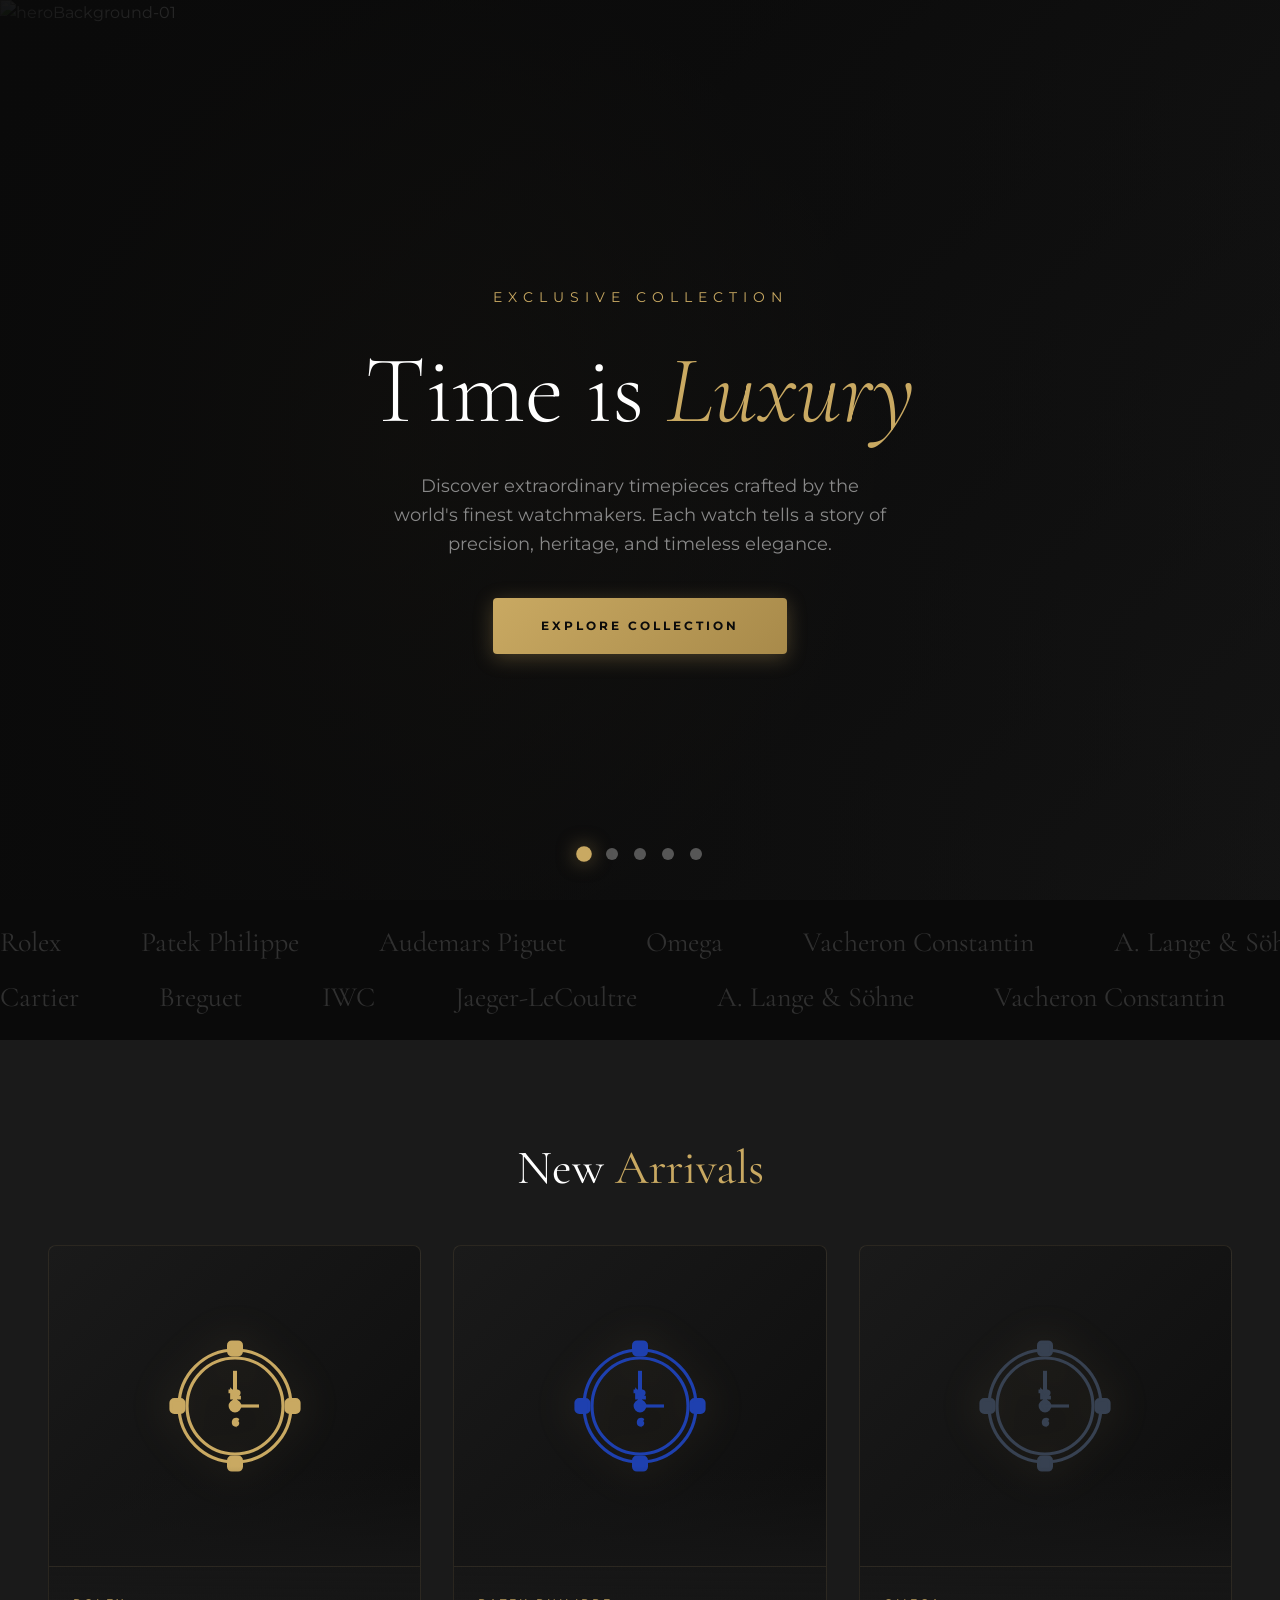
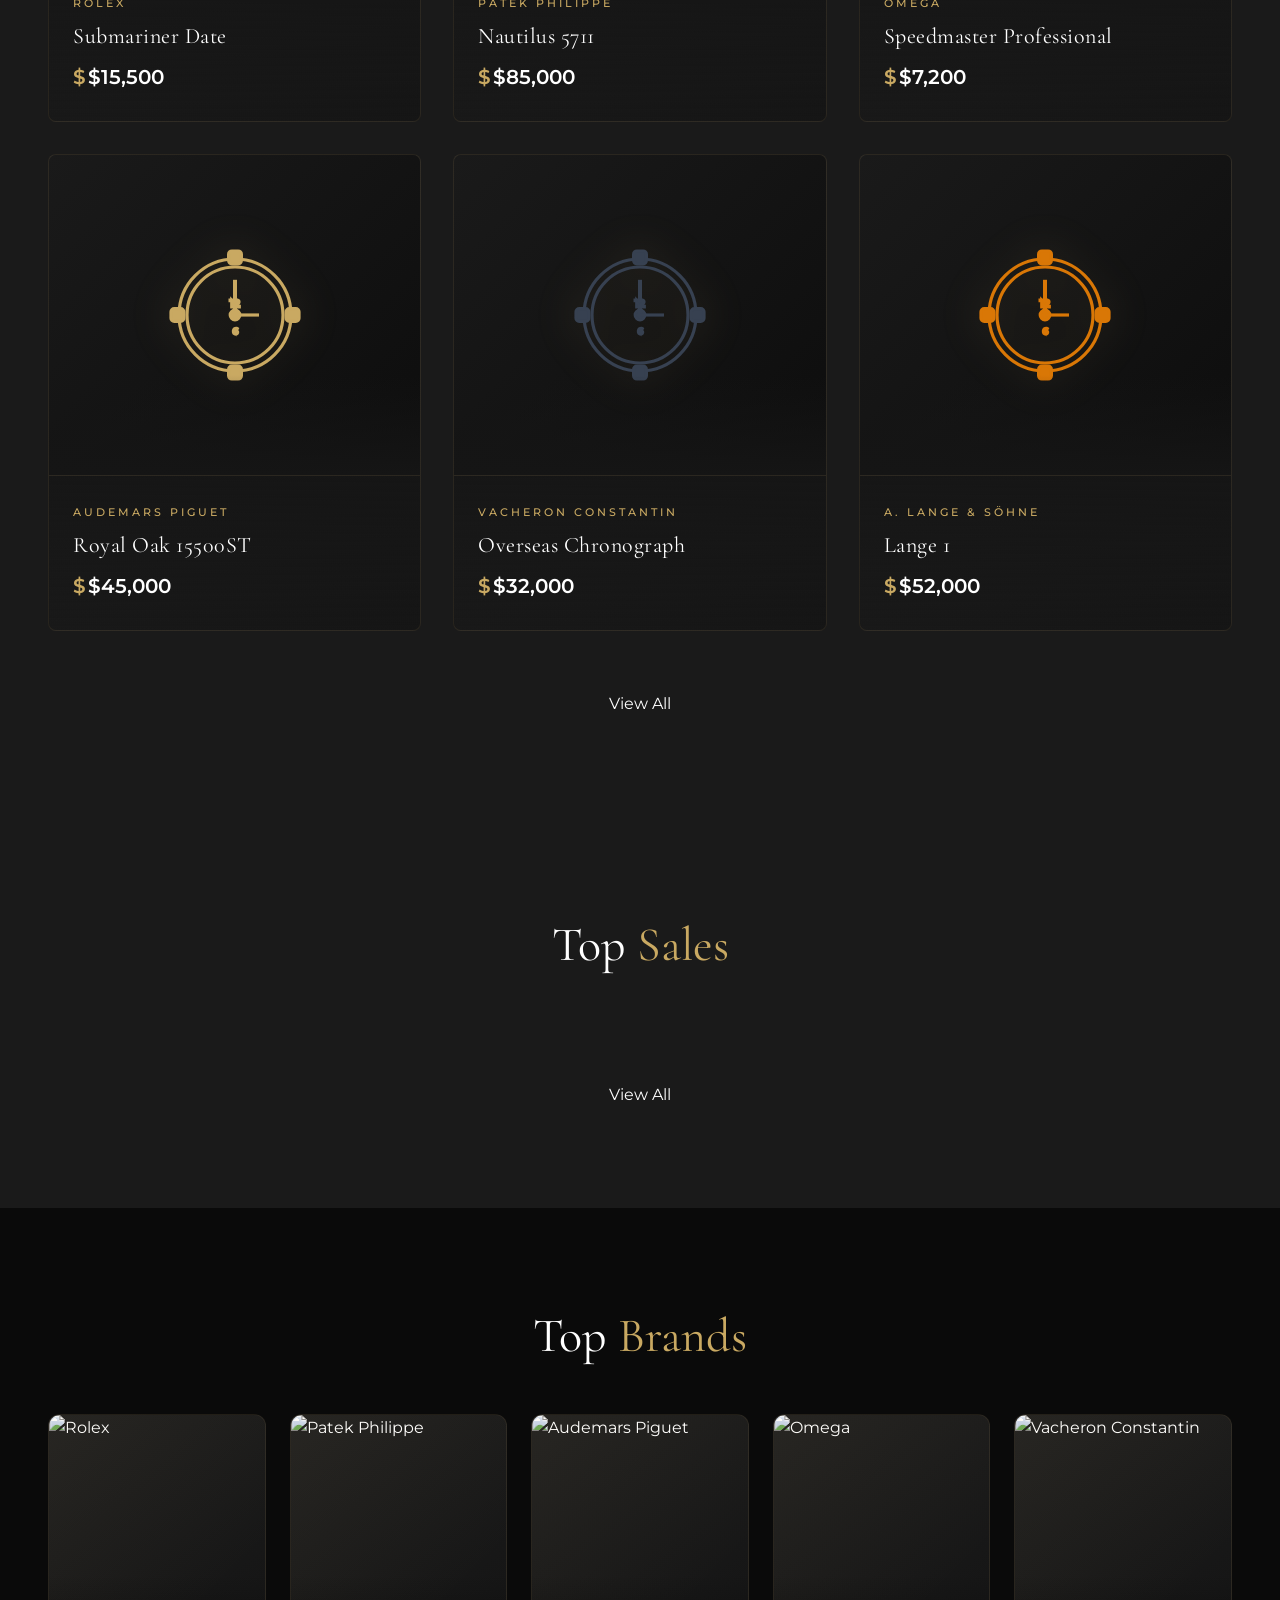
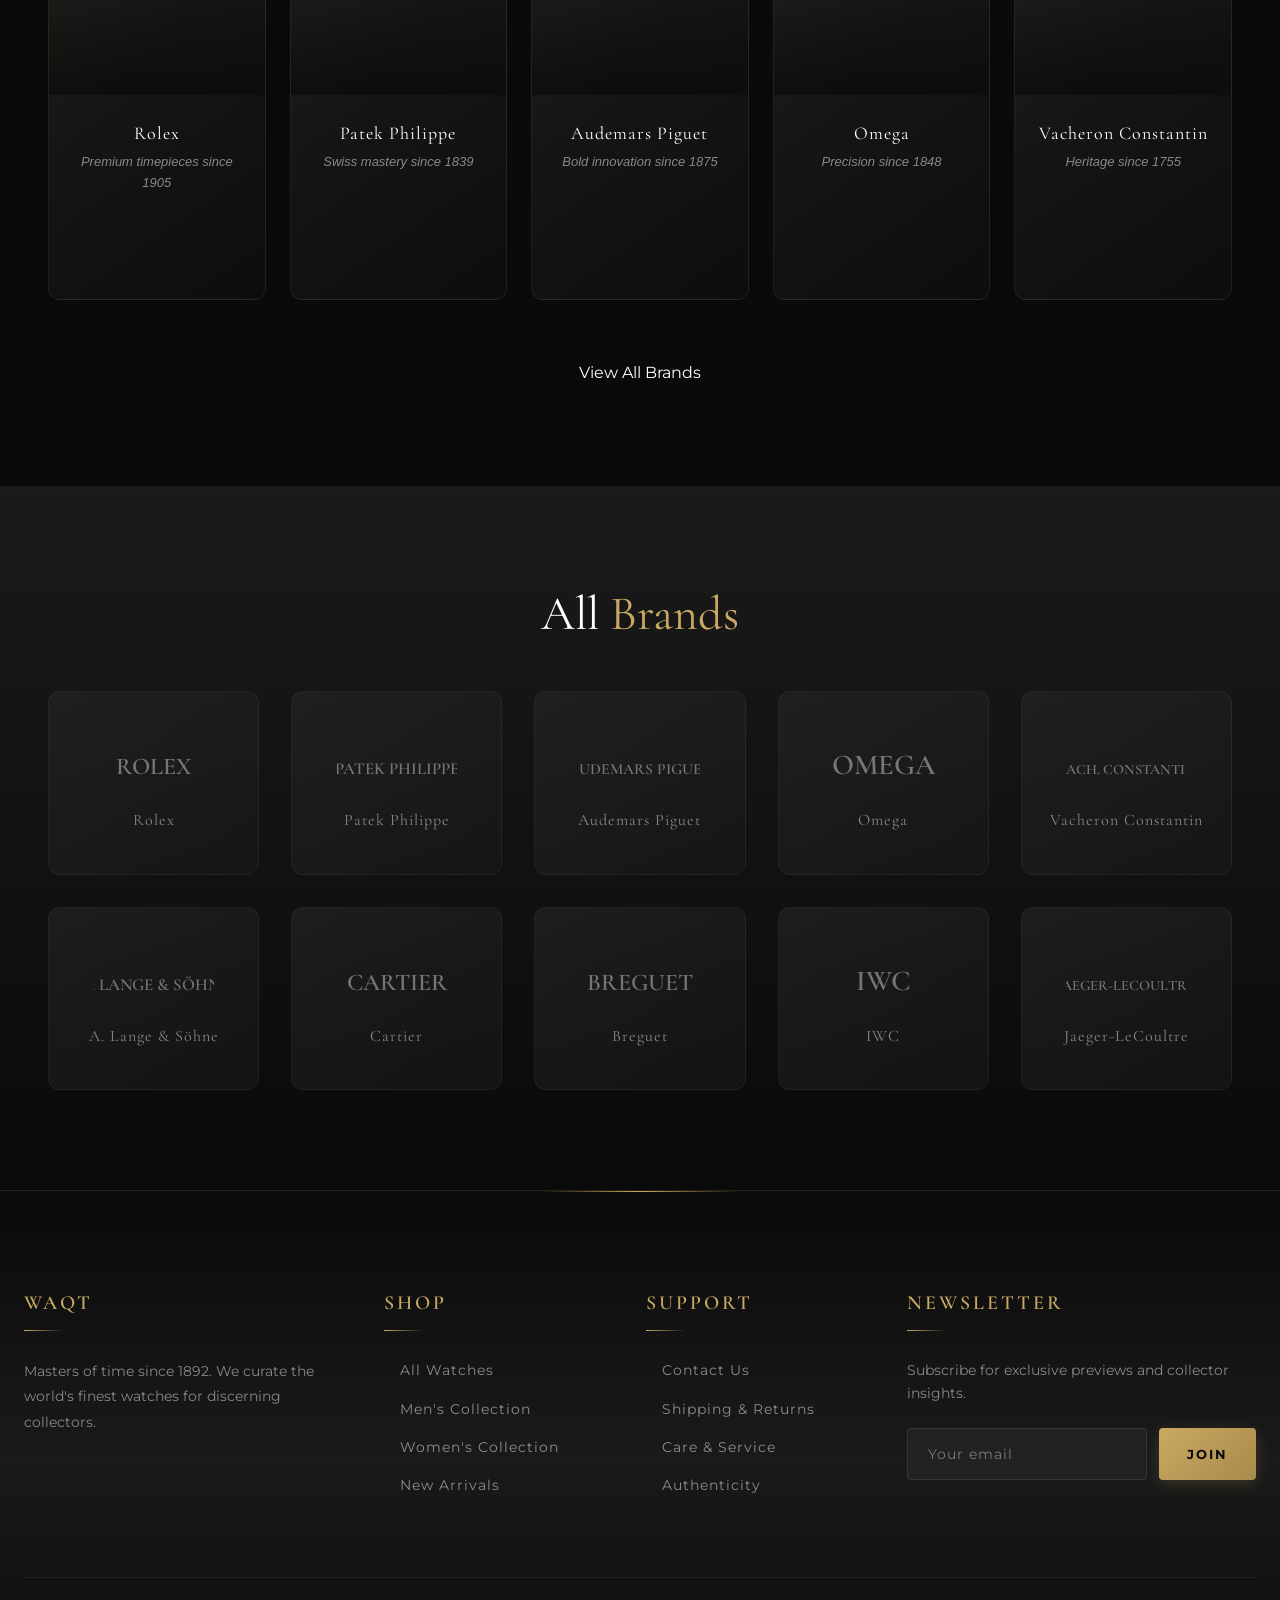
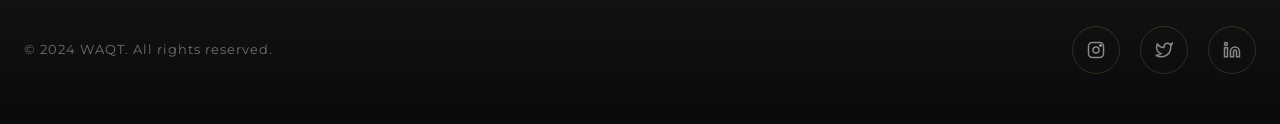
==== commit 888d509d: "Add Tailwind CDN with catraco button style for View All buttons" ====
--- a/index.html
+++ b/index.html
@@ -6,6 +6,18 @@
     <meta name="viewport" content="width=device-width, initial-scale=1.0">
     <title>WAQT - Luxury Timepieces</title>
     <link rel="stylesheet" href="css/styles.css">
+    <script src="https://cdn.tailwindcss.com"></script>
+    <script>
+        tailwind.config = {
+            theme: {
+                extend: {
+                    colors: {
+                        gold: '#c9a962',
+                    }
+                }
+            }
+        }
+    </script>
 </head>
 
 <body>
@@ -149,7 +161,10 @@
             <h2 class="section-title">New <span>Arrivals</span></h2>
             <div class="products-grid" id="new-arrivals-grid"></div>
             <div class="section-footer">
-                <a href="products.html" class="btn btn-outline">View All</a>
+                <a href="products.html" class="bg-gray-950 text-gold border border-gold border-b-4 font-medium overflow-hidden relative px-4 py-2 rounded-md hover:brightness-150 hover:border-t-4 hover:border-b active:opacity-75 outline-none duration-300 group">
+                    <span class="bg-gold shadow-gold absolute -top-[150%] left-0 inline-flex w-80 h-[5px] rounded-md opacity-50 group-hover:top-[150%] duration-500 shadow-[0_0_10px_10px_rgba(0,0,0,0.3)]"></span>
+                    <span class="relative z-10">View All</span>
+                </a>
             </div>
         </div>
     </section>
@@ -159,7 +174,10 @@
             <h2 class="section-title">Top <span>Sales</span></h2>
             <div class="products-grid" id="top-sales-grid"></div>
             <div class="section-footer">
-                <a href="products.html" class="btn btn-outline">View All</a>
+                <a href="products.html" class="bg-gray-950 text-gold border border-gold border-b-4 font-medium overflow-hidden relative px-4 py-2 rounded-md hover:brightness-150 hover:border-t-4 hover:border-b active:opacity-75 outline-none duration-300 group">
+                    <span class="bg-gold shadow-gold absolute -top-[150%] left-0 inline-flex w-80 h-[5px] rounded-md opacity-50 group-hover:top-[150%] duration-500 shadow-[0_0_10px_10px_rgba(0,0,0,0.3)]"></span>
+                    <span class="relative z-10">View All</span>
+                </a>
             </div>
         </div>
     </section>
@@ -220,7 +238,10 @@
                 </div>
             </div>
             <div class="section-footer">
-                <a href="products.html" class="btn btn-outline">View All Brands</a>
+                <a href="products.html" class="bg-gray-950 text-gold border border-gold border-b-4 font-medium overflow-hidden relative px-4 py-2 rounded-md hover:brightness-150 hover:border-t-4 hover:border-b active:opacity-75 outline-none duration-300 group">
+                    <span class="bg-gold shadow-gold absolute -top-[150%] left-0 inline-flex w-80 h-[5px] rounded-md opacity-50 group-hover:top-[150%] duration-500 shadow-[0_0_10px_10px_rgba(0,0,0,0.3)]"></span>
+                    <span class="relative z-10">View All Brands</span>
+                </a>
             </div>
         </div>
     </section>
--- a/css/styles.css
+++ b/css/styles.css
@@ -929,12 +929,6 @@
     margin-top: 60px;
 }
 
-.section-footer .btn {
-    padding: 16px 48px;
-    font-size: 12px;
-    letter-spacing: 3px;
-}
-
 .top-brands-grid {
     display: grid;
     grid-template-columns: repeat(5, 1fr);
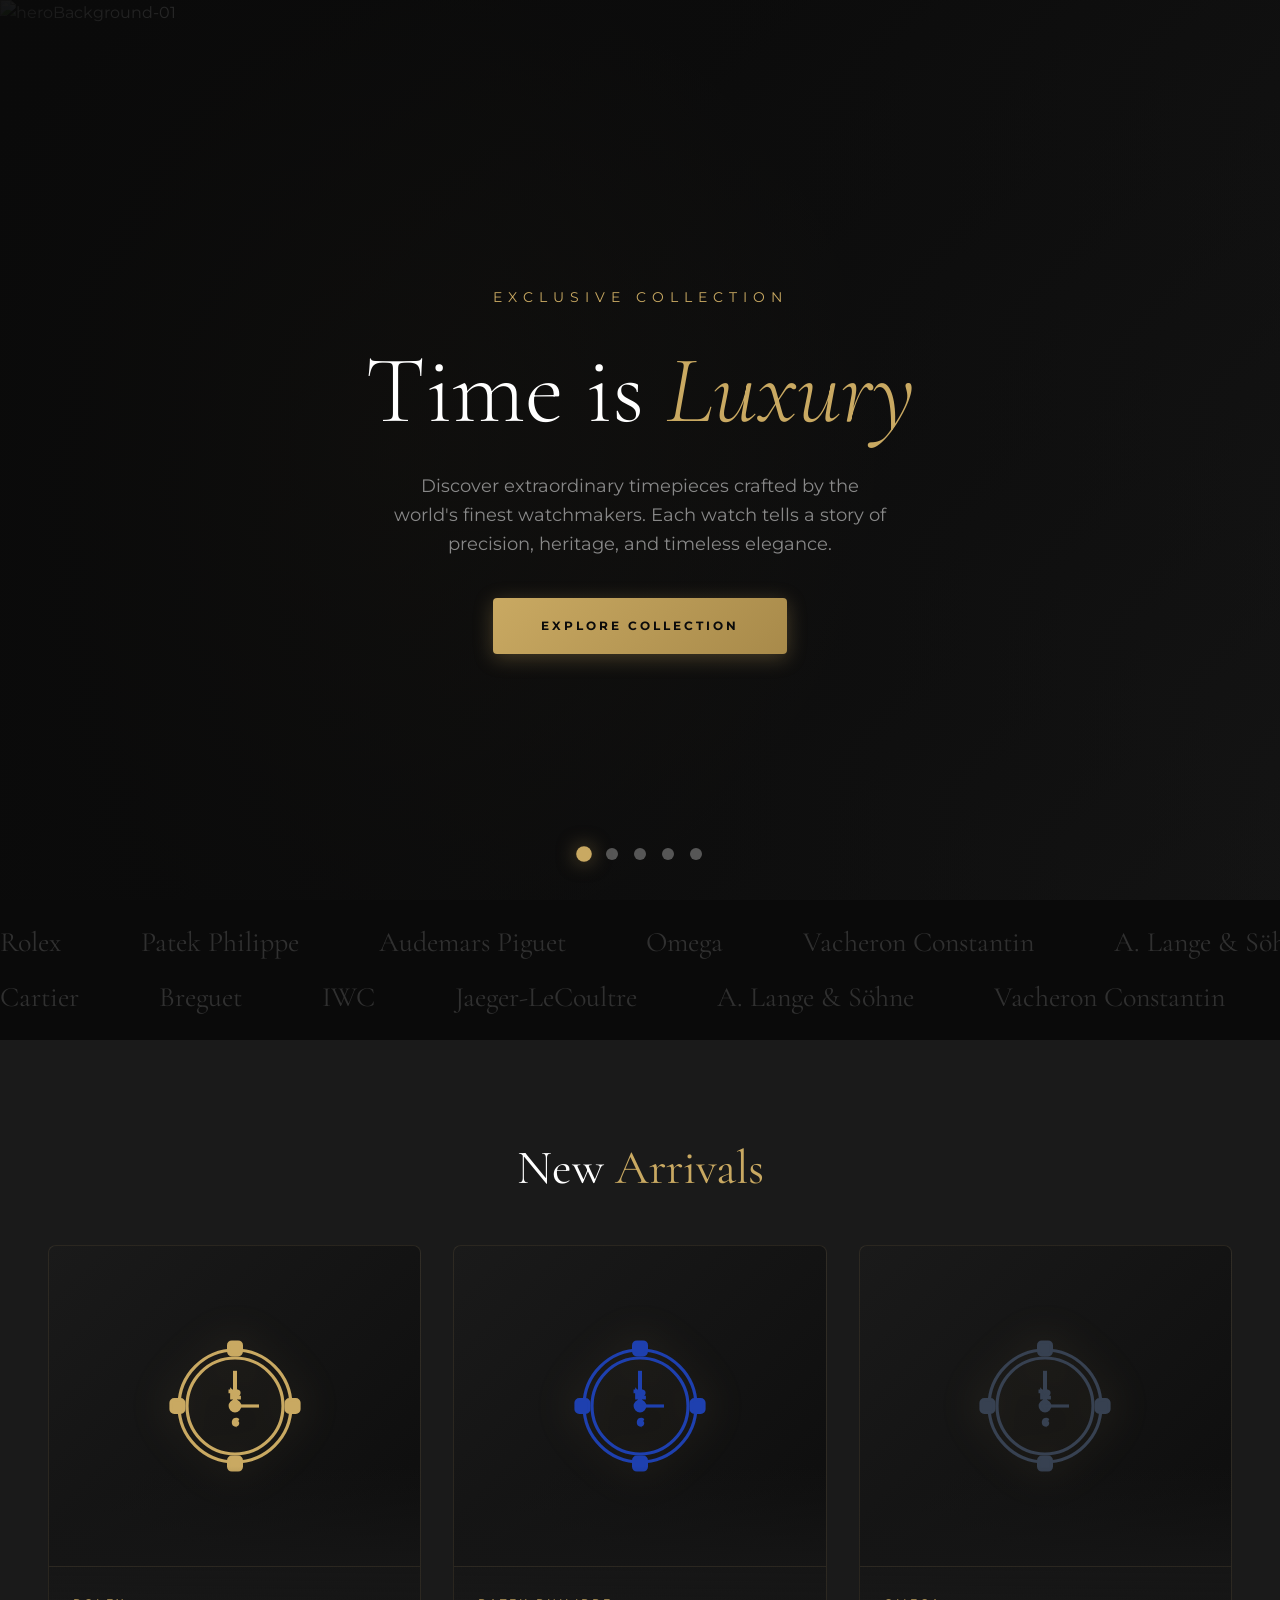
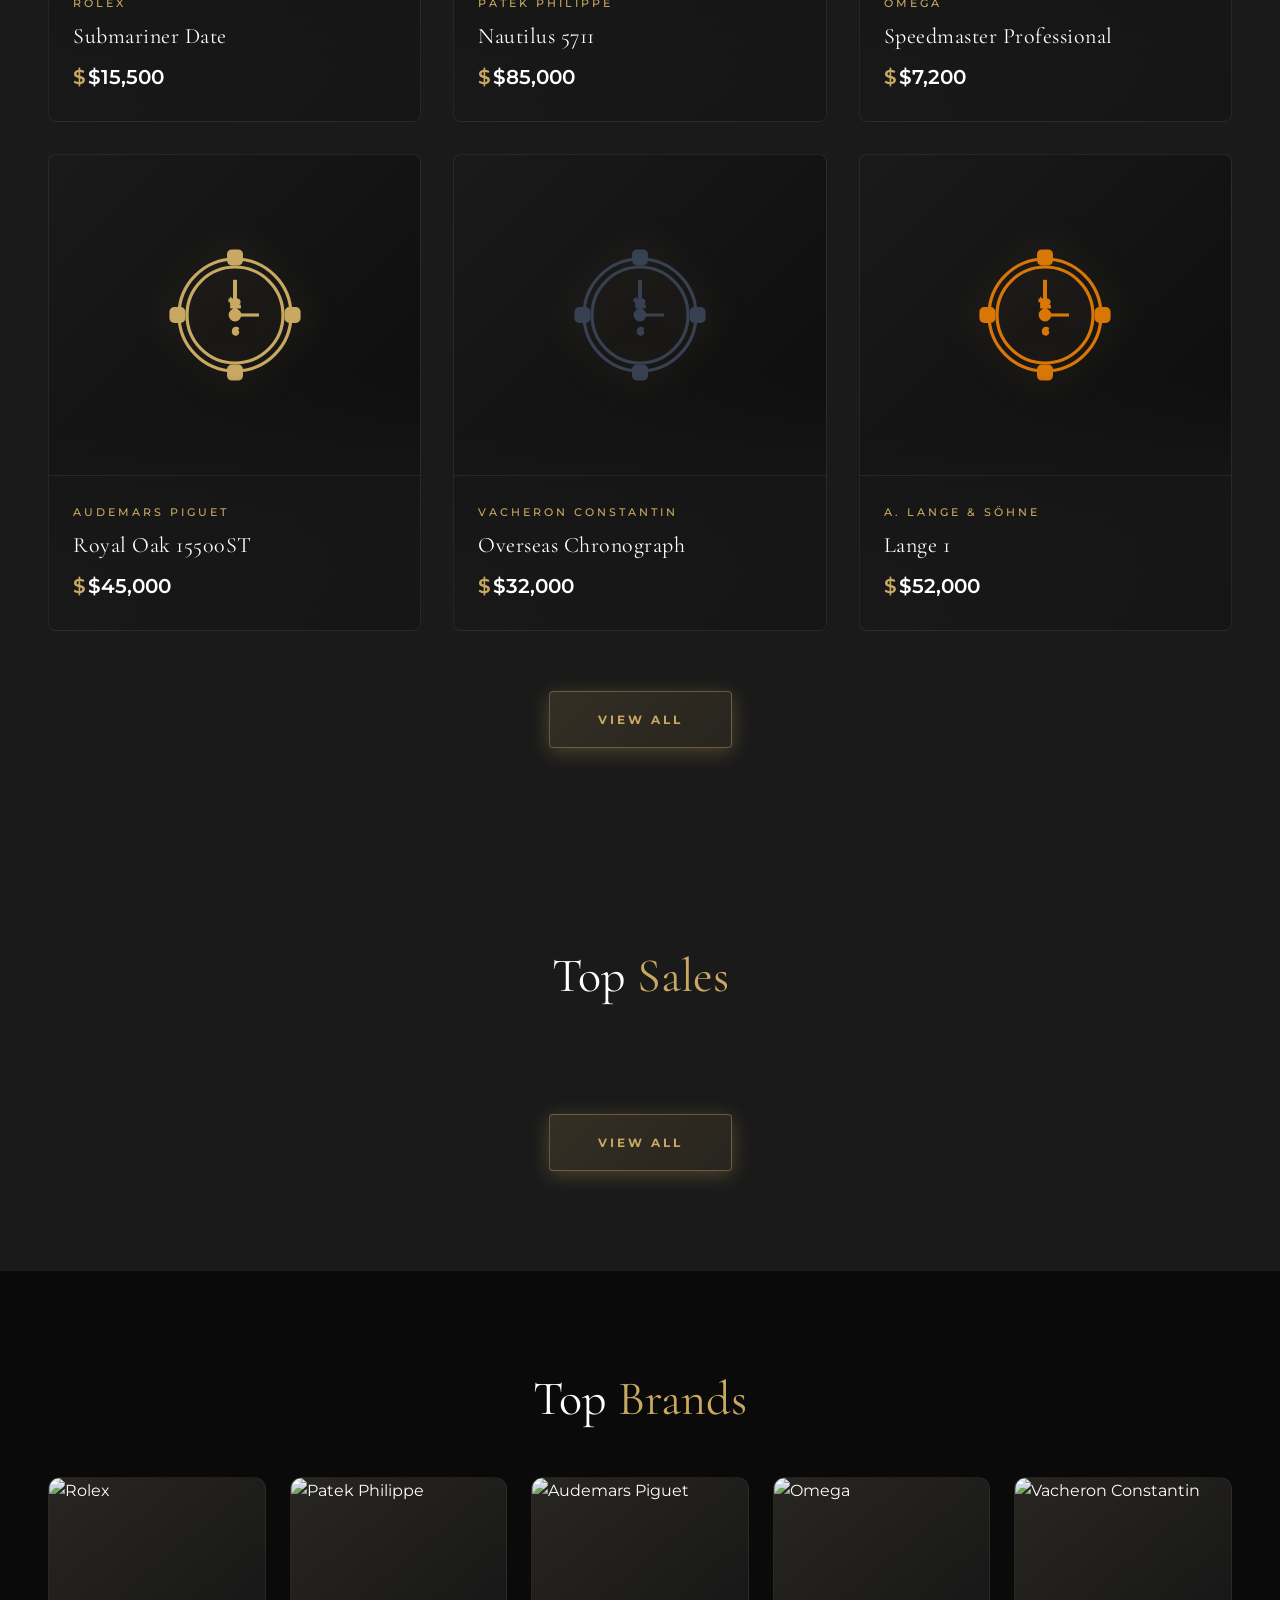
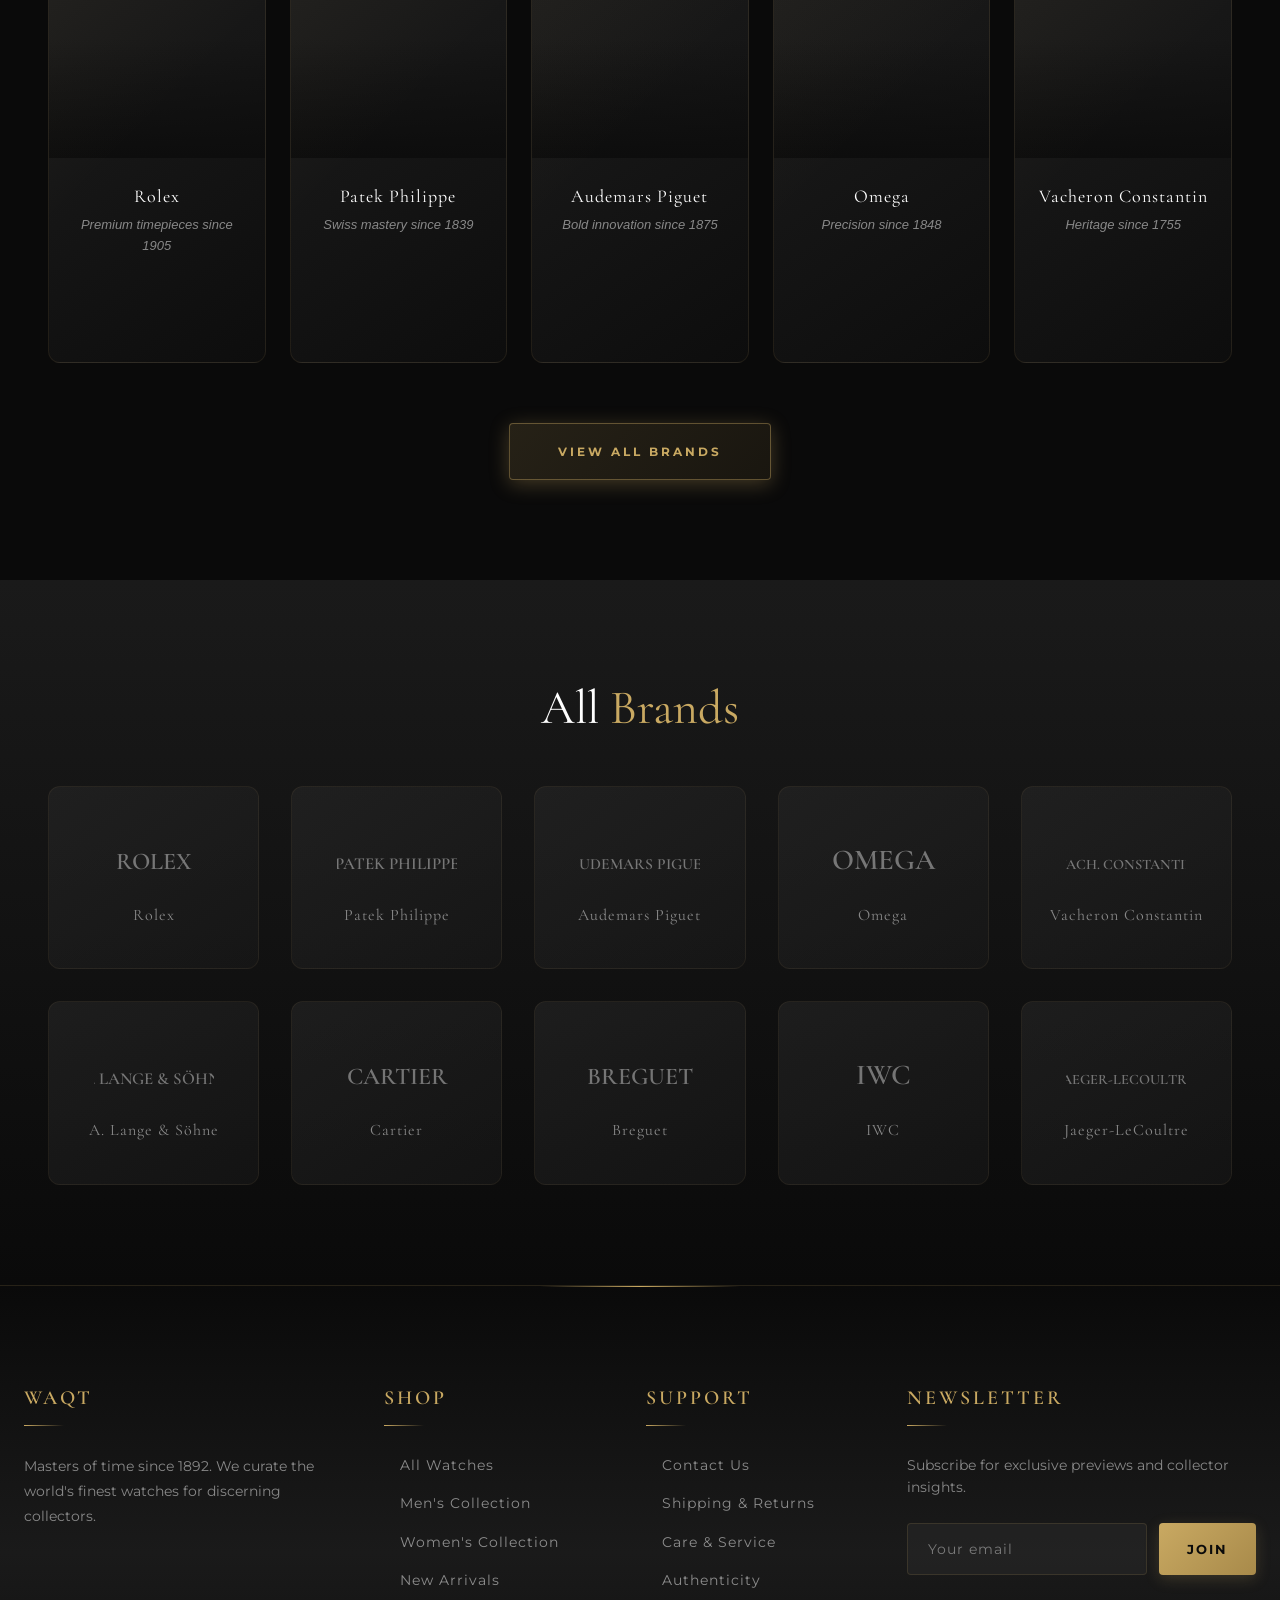
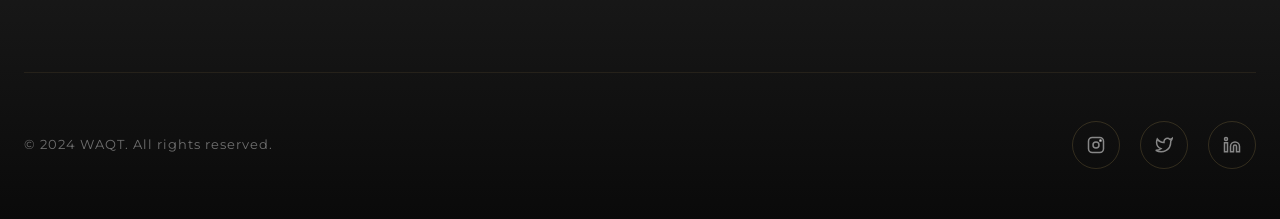
==== commit 790a9b30: "Restored original CSS-only View All buttons" ====
--- a/index.html
+++ b/index.html
@@ -161,10 +161,7 @@
             <h2 class="section-title">New <span>Arrivals</span></h2>
             <div class="products-grid" id="new-arrivals-grid"></div>
             <div class="section-footer">
-                <a href="products.html" class="bg-gray-950 text-gold border border-gold border-b-4 font-medium overflow-hidden relative px-4 py-2 rounded-md hover:brightness-150 hover:border-t-4 hover:border-b active:opacity-75 outline-none duration-300 group">
-                    <span class="bg-gold shadow-gold absolute -top-[150%] left-0 inline-flex w-80 h-[5px] rounded-md opacity-50 group-hover:top-[150%] duration-500 shadow-[0_0_10px_10px_rgba(0,0,0,0.3)]"></span>
-                    <span class="relative z-10">View All</span>
-                </a>
+                <a href="products.html" class="btn btn-primary"><span>View All</span></a>
             </div>
         </div>
     </section>
@@ -174,10 +171,7 @@
             <h2 class="section-title">Top <span>Sales</span></h2>
             <div class="products-grid" id="top-sales-grid"></div>
             <div class="section-footer">
-                <a href="products.html" class="bg-gray-950 text-gold border border-gold border-b-4 font-medium overflow-hidden relative px-4 py-2 rounded-md hover:brightness-150 hover:border-t-4 hover:border-b active:opacity-75 outline-none duration-300 group">
-                    <span class="bg-gold shadow-gold absolute -top-[150%] left-0 inline-flex w-80 h-[5px] rounded-md opacity-50 group-hover:top-[150%] duration-500 shadow-[0_0_10px_10px_rgba(0,0,0,0.3)]"></span>
-                    <span class="relative z-10">View All</span>
-                </a>
+                <a href="products.html" class="btn btn-primary"><span>View All</span></a>
             </div>
         </div>
     </section>
@@ -238,10 +232,7 @@
                 </div>
             </div>
             <div class="section-footer">
-                <a href="products.html" class="bg-gray-950 text-gold border border-gold border-b-4 font-medium overflow-hidden relative px-4 py-2 rounded-md hover:brightness-150 hover:border-t-4 hover:border-b active:opacity-75 outline-none duration-300 group">
-                    <span class="bg-gold shadow-gold absolute -top-[150%] left-0 inline-flex w-80 h-[5px] rounded-md opacity-50 group-hover:top-[150%] duration-500 shadow-[0_0_10px_10px_rgba(0,0,0,0.3)]"></span>
-                    <span class="relative z-10">View All Brands</span>
-                </a>
+                <a href="products.html" class="btn btn-primary"><span>View All Brands</span></a>
             </div>
         </div>
     </section>
--- a/css/styles.css
+++ b/css/styles.css
@@ -929,6 +929,41 @@
     margin-top: 60px;
 }
 
+.section-footer .btn {
+    position: relative;
+    padding: 18px 48px;
+    font-size: 12px;
+    letter-spacing: 3px;
+    background: transparent;
+    overflow: hidden;
+}
+
+.section-footer .btn::before {
+    content: '';
+    position: absolute;
+    top: 0;
+    left: -100%;
+    width: 100%;
+    height: 100%;
+    background: linear-gradient(90deg, transparent, rgba(201, 169, 98, 0.15), transparent);
+    transition: left 0.6s ease;
+}
+
+.section-footer .btn:hover::before {
+    left: 100%;
+}
+
+.section-footer .btn span {
+    position: relative;
+    z-index: 1;
+}
+
+.section-footer .btn-primary {
+    background: linear-gradient(135deg, rgba(201, 169, 98, 0.15) 0%, rgba(168, 138, 74, 0.1) 100%);
+    border: 1px solid rgba(201, 169, 98, 0.4);
+    color: #c9a962;
+}
+
 .top-brands-grid {
     display: grid;
     grid-template-columns: repeat(5, 1fr);
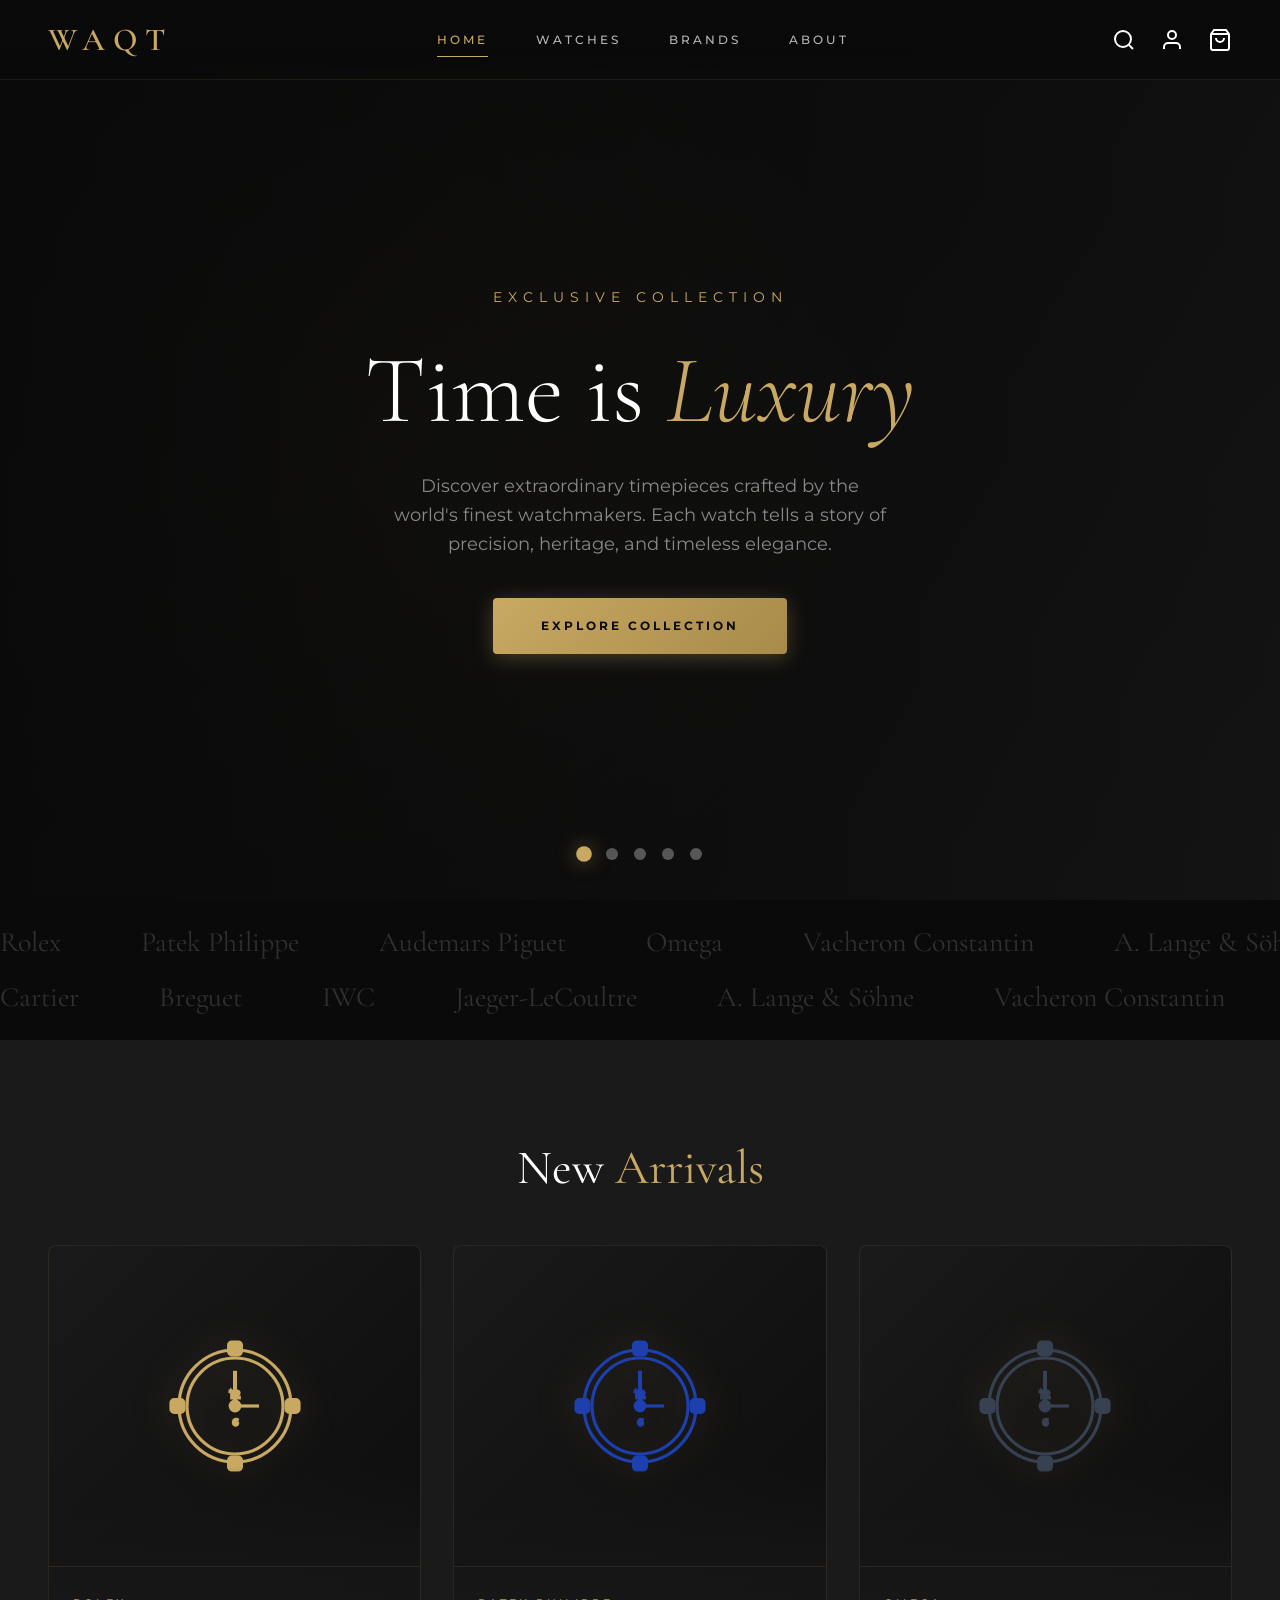
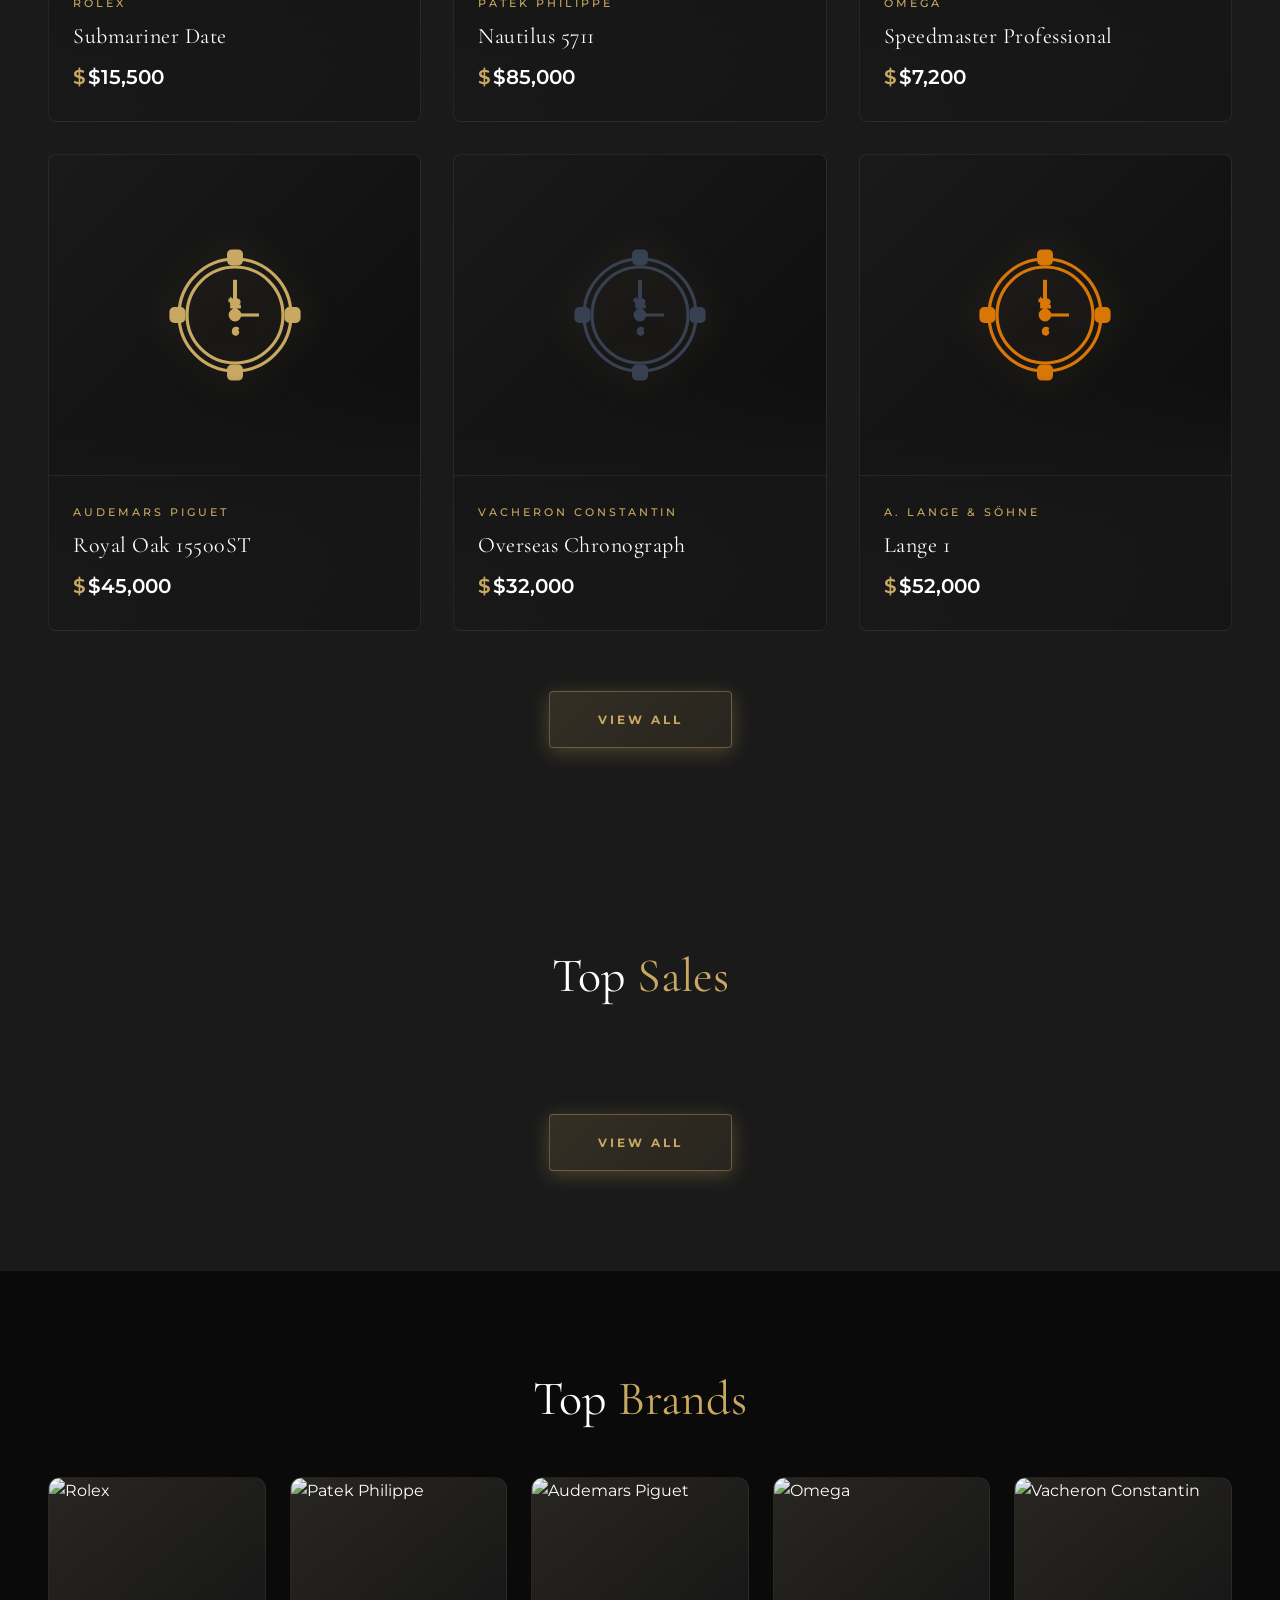
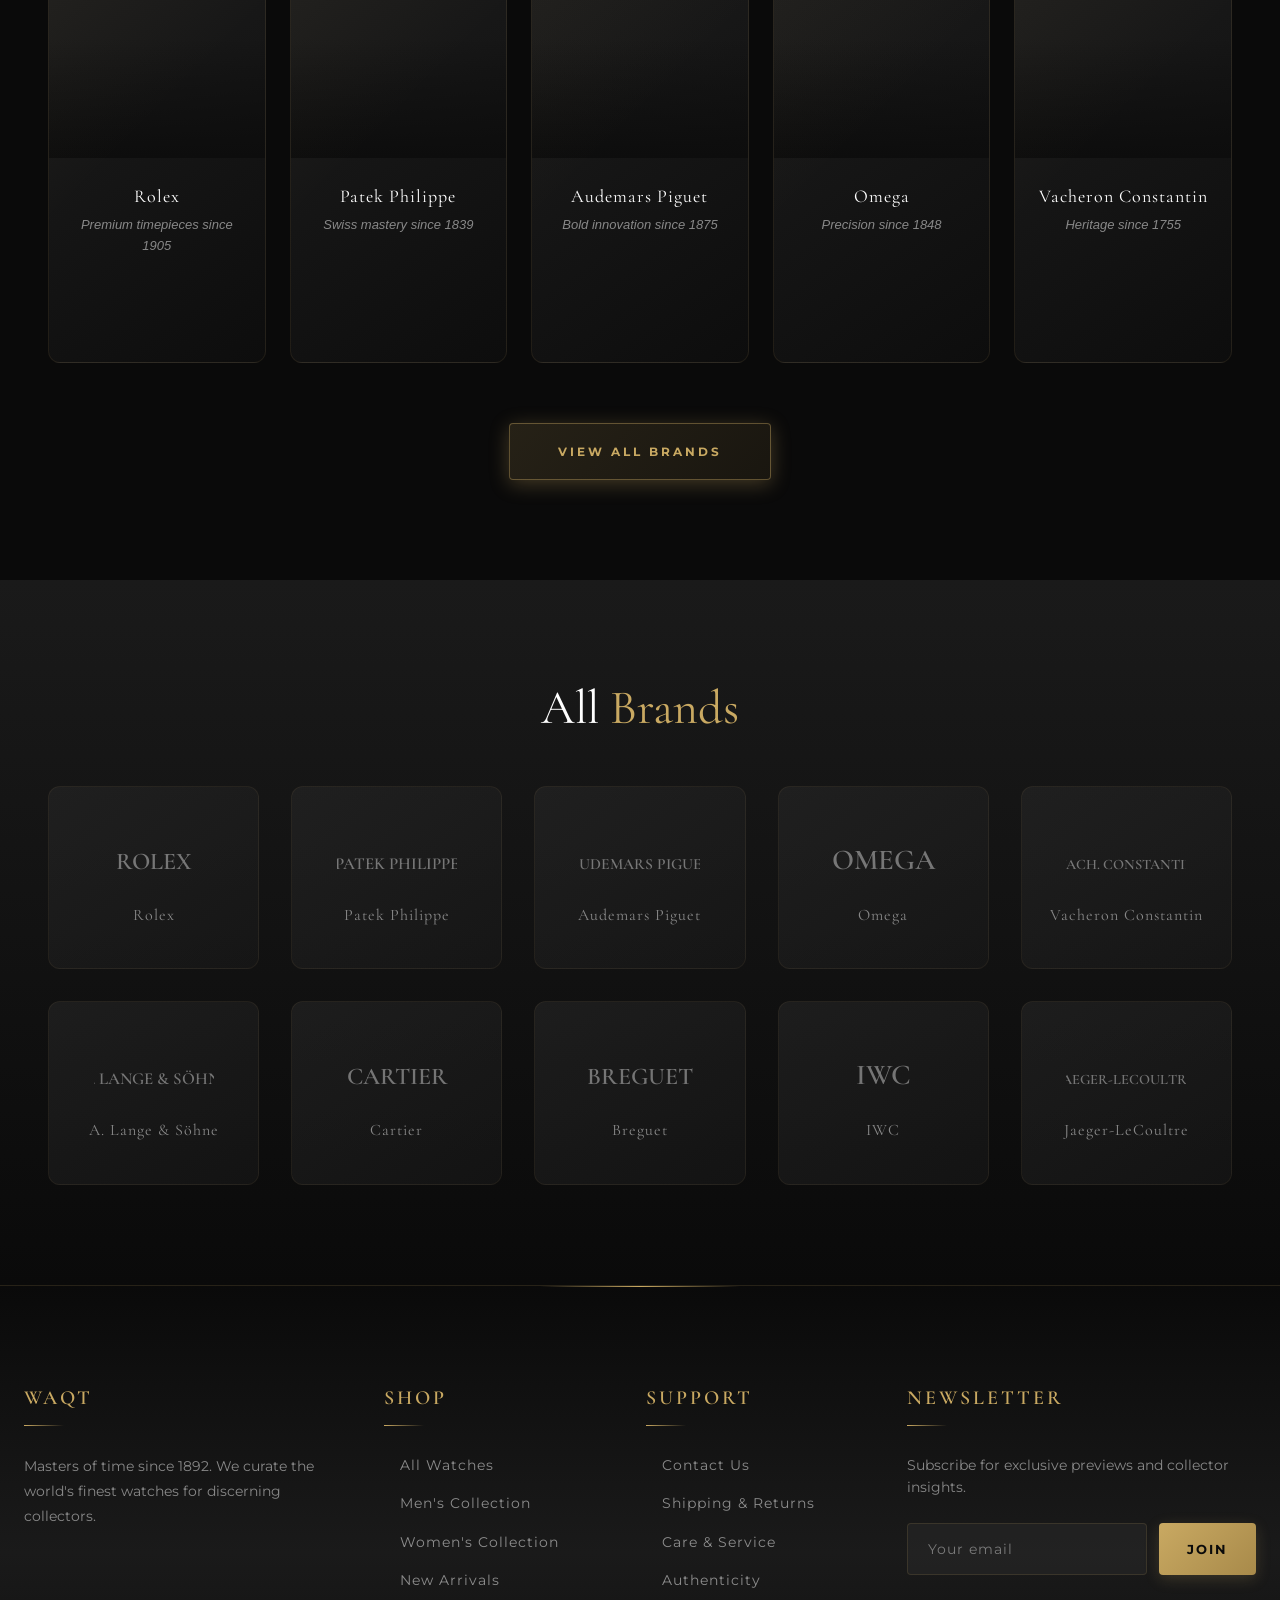
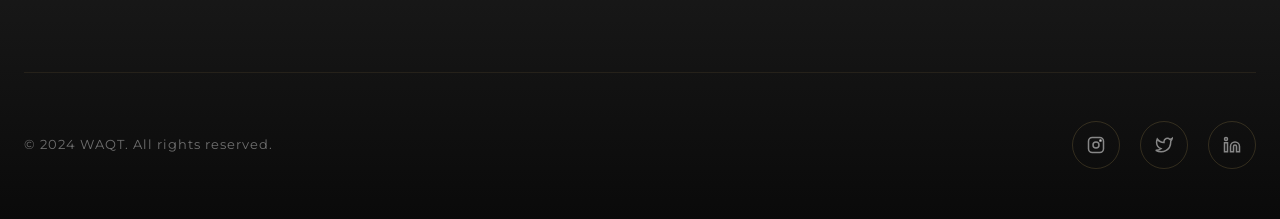
==== commit e5374fa5: "feat: initialize global CSS styles and implement site-wide page structure and navigation components" ====
--- a/index.html
+++ b/index.html
@@ -28,7 +28,7 @@
                 <a href="index.html" class="nav-link">Home</a>
                 <a href="products.html" class="nav-link">Watches</a>
                 <a href="products.html" class="nav-link">Brands</a>
-                <a href="#about" class="nav-link">About</a>
+                <a href="about.html" class="nav-link">About</a>
             </nav>
             <div class="header-actions">
                 <button class="header-action search-btn" aria-label="Search">
@@ -187,7 +187,7 @@
                     <div class="top-brand-info">
                         <h3>Rolex</h3>
                         <p>Premium timepieces since 1905</p>
-                        <a href="products.html" class="btn btn-outline">Explore</a>
+                        <a href="products.html" class="btn btn-outline mt-4">Explore</a>
                     </div>
                 </div>
                 <div class="top-brand-card" data-brand="Patek Philippe">
@@ -197,7 +197,7 @@
                     <div class="top-brand-info">
                         <h3>Patek Philippe</h3>
                         <p>Swiss mastery since 1839</p>
-                        <a href="products.html" class="btn btn-outline">Explore</a>
+                        <a href="products.html" class="btn btn-outline mt-4">Explore</a>
                     </div>
                 </div>
                 <div class="top-brand-card" data-brand="Audemars Piguet">
@@ -207,7 +207,7 @@
                     <div class="top-brand-info">
                         <h3>Audemars Piguet</h3>
                         <p>Bold innovation since 1875</p>
-                        <a href="products.html" class="btn btn-outline">Explore</a>
+                        <a href="products.html" class="btn btn-outline mt-4">Explore</a>
                     </div>
                 </div>
                 <div class="top-brand-card" data-brand="Omega">
@@ -217,7 +217,7 @@
                     <div class="top-brand-info">
                         <h3>Omega</h3>
                         <p>Precision since 1848</p>
-                        <a href="products.html" class="btn btn-outline">Explore</a>
+                        <a href="products.html" class="btn btn-outline mt-4">Explore</a>
                     </div>
                 </div>
                 <div class="top-brand-card" data-brand="Vacheron Constantin">
@@ -227,7 +227,7 @@
                     <div class="top-brand-info">
                         <h3>Vacheron Constantin</h3>
                         <p>Heritage since 1755</p>
-                        <a href="products.html" class="btn btn-outline">Explore</a>
+                        <a href="products.html" class="btn btn-outline mt-4">Explore</a>
                     </div>
                 </div>
             </div>
--- a/css/styles.css
+++ b/css/styles.css
@@ -114,7 +114,7 @@
     border-bottom: 1px solid rgba(201, 169, 98, 0.1);
     z-index: 1000;
     transition: all 0.5s cubic-bezier(0.25, 0.46, 0.45, 0.94);
-    transform: translateY(-100%);
+    transform: translateY(0);
 }
 
 .header::before {
@@ -699,6 +699,12 @@
     align-items: center;
     justify-content: center;
     overflow: hidden;
+}
+
+.product-image img {
+    width: 100%;
+    height: 100%;
+    object-fit: cover;
 }
 
 .product-image::after {
@@ -970,6 +976,25 @@
     gap: 24px;
     max-width: var(--container-width);
     margin: 0 auto;
+}
+
+@media (max-width: 1200px) {
+    .top-brands-grid {
+        grid-template-columns: repeat(3, 1fr);
+    }
+}
+
+@media (max-width: 768px) {
+    .top-brands-grid {
+        grid-template-columns: repeat(2, 1fr);
+        gap: 16px;
+    }
+}
+
+@media (max-width: 480px) {
+    .top-brands-grid {
+        grid-template-columns: 1fr;
+    }
 }
 
 .top-brand-card {
@@ -1678,6 +1703,7 @@
 
 .products-page {
     padding: 120px 24px 80px;
+    background: var(--primary-black);
 }
 
 .products-page-header {
@@ -1700,10 +1726,28 @@
     gap: 48px;
     max-width: var(--container-width);
     margin: 0 auto;
+    align-items: flex-start;
+}
+
+.filters-sidebar {
+    width: 280px;
+    flex-shrink: 0;
+    background: var(--charcoal);
+    padding: 32px;
+    border-radius: 4px;
+    height: fit-content;
+    position: sticky;
+    top: 100px;
 }
 
 .products-main {
     flex: 1;
+    min-width: 0;
+}
+
+.products-main .products-grid {
+    max-width: none;
+    margin: 0;
 }
 
 .products-toolbar {
@@ -2456,3 +2500,382 @@
         width: 100%;
     }
 }
+
+.about-hero {
+    position: relative;
+    height: 50vh;
+    min-height: 400px;
+    display: flex;
+    align-items: center;
+    justify-content: center;
+    background: linear-gradient(135deg, var(--primary-black) 0%, var(--charcoal) 100%);
+    overflow: hidden;
+    margin-top: 80px;
+}
+
+.about-hero::before {
+    content: '';
+    position: absolute;
+    top: 0;
+    left: 0;
+    right: 0;
+    bottom: 0;
+    background: radial-gradient(circle at 50% 50%, rgba(201, 169, 98, 0.1) 0%, transparent 60%);
+}
+
+.about-hero-overlay {
+    position: absolute;
+    top: 0;
+    left: 0;
+    right: 0;
+    bottom: 0;
+    background: linear-gradient(180deg, rgba(10, 10, 10, 0.3) 0%, rgba(10, 10, 10, 0.8) 100%);
+}
+
+.about-hero-content {
+    position: relative;
+    z-index: 2;
+    text-align: center;
+    padding: 0 24px;
+}
+
+.about-hero-title {
+    font-family: var(--font-heading);
+    font-size: clamp(40px, 8vw, 72px);
+    font-weight: 300;
+    margin-bottom: 16px;
+    color: var(--white);
+}
+
+.about-hero-title span {
+    color: var(--gold);
+    font-style: italic;
+}
+
+.about-hero-subtitle {
+    font-size: 16px;
+    letter-spacing: 4px;
+    text-transform: uppercase;
+    color: var(--muted-gray);
+}
+
+.about-section {
+    padding: 100px 24px;
+    background: var(--charcoal);
+}
+
+.about-grid {
+    display: grid;
+    grid-template-columns: 1fr 1fr;
+    gap: 64px;
+    max-width: var(--container-width);
+    margin: 0 auto;
+    align-items: center;
+}
+
+.about-grid.reverse .about-text {
+    order: 2;
+}
+
+.about-grid.reverse .about-image {
+    order: 1;
+}
+
+.about-text {
+    padding: 20px 0;
+}
+
+.about-description {
+    font-size: 16px;
+    line-height: 1.8;
+    color: var(--muted-gray);
+    margin-bottom: 24px;
+}
+
+.about-list {
+    margin-top: 32px;
+    display: flex;
+    flex-direction: column;
+    gap: 16px;
+}
+
+.about-list li {
+    display: flex;
+    align-items: center;
+    gap: 12px;
+    color: var(--white);
+    font-size: 15px;
+}
+
+.about-list li svg {
+    width: 20px;
+    height: 20px;
+    color: var(--gold);
+    flex-shrink: 0;
+}
+
+.about-image {
+    position: relative;
+    border-radius: 8px;
+    overflow: hidden;
+    height: 400px;
+}
+
+.about-image::before {
+    content: '';
+    position: absolute;
+    top: 0;
+    left: 0;
+    right: 0;
+    bottom: 0;
+    border: 1px solid rgba(201, 169, 98, 0.2);
+    border-radius: 8px;
+    z-index: 1;
+    pointer-events: none;
+}
+
+.about-image img {
+    width: 100%;
+    height: 100%;
+    object-fit: cover;
+    transition: transform 0.6s ease;
+}
+
+.about-image:hover img {
+    transform: scale(1.05);
+}
+
+.about-stats-section {
+    padding: 80px 24px;
+    background: linear-gradient(180deg, var(--charcoal) 0%, var(--primary-black) 100%);
+    border-top: 1px solid rgba(201, 169, 98, 0.1);
+    border-bottom: 1px solid rgba(201, 169, 98, 0.1);
+}
+
+.stats-grid {
+    display: grid;
+    grid-template-columns: repeat(4, 1fr);
+    gap: 32px;
+    max-width: var(--container-width);
+    margin: 0 auto;
+}
+
+.stat-card {
+    text-align: center;
+    padding: 32px 24px;
+    background: linear-gradient(145deg, rgba(42, 42, 42, 0.5) 0%, rgba(26, 26, 26, 0.5) 100%);
+    border: 1px solid rgba(201, 169, 98, 0.1);
+    border-radius: 8px;
+    transition: all 0.5s ease;
+}
+
+.stat-card:hover {
+    transform: translateY(-8px);
+    border-color: rgba(201, 169, 98, 0.3);
+    box-shadow: 0 20px 40px rgba(0, 0, 0, 0.4), 0 0 30px rgba(201, 169, 98, 0.1);
+}
+
+.stat-number {
+    display: block;
+    font-family: var(--font-heading);
+    font-size: 48px;
+    font-weight: 600;
+    color: var(--gold);
+    margin-bottom: 12px;
+}
+
+.stat-label {
+    font-size: 14px;
+    letter-spacing: 1px;
+    text-transform: uppercase;
+    color: var(--muted-gray);
+}
+
+.about-timeline-section {
+    padding: 100px 24px;
+    background: var(--primary-black);
+}
+
+.timeline {
+    max-width: 800px;
+    margin: 60px auto 0;
+    position: relative;
+}
+
+.timeline::before {
+    content: '';
+    position: absolute;
+    left: 50%;
+    transform: translateX(-50%);
+    top: 0;
+    bottom: 0;
+    width: 1px;
+    background: linear-gradient(180deg, transparent, rgba(201, 169, 98, 0.3), transparent);
+}
+
+.timeline-item {
+    display: flex;
+    justify-content: flex-end;
+    padding: 0 0 60px 0;
+    position: relative;
+}
+
+.timeline-item:nth-child(even) {
+    justify-content: flex-start;
+}
+
+.timeline-item:nth-child(even) .timeline-content {
+    text-align: right;
+    padding-right: 0;
+    padding-left: 60px;
+}
+
+.timeline-marker {
+    position: absolute;
+    left: 50%;
+    transform: translateX(-50%);
+    width: 16px;
+    height: 16px;
+    background: var(--primary-black);
+    border: 2px solid var(--gold);
+    border-radius: 50%;
+    z-index: 2;
+}
+
+.timeline-item:hover .timeline-marker {
+    background: var(--gold);
+    box-shadow: 0 0 20px rgba(201, 169, 98, 0.5);
+}
+
+.timeline-content {
+    width: 45%;
+    padding-right: 60px;
+}
+
+.timeline-year {
+    display: inline-block;
+    font-size: 12px;
+    letter-spacing: 2px;
+    text-transform: uppercase;
+    color: var(--gold);
+    margin-bottom: 8px;
+}
+
+.timeline-title {
+    font-family: var(--font-heading);
+    font-size: 24px;
+    color: var(--white);
+    margin-bottom: 12px;
+}
+
+.timeline-description {
+    font-size: 14px;
+    color: var(--muted-gray);
+    line-height: 1.6;
+}
+
+.about-cta-section {
+    padding: 100px 24px;
+    background: linear-gradient(180deg, var(--primary-black) 0%, var(--charcoal) 100%);
+}
+
+.cta-content {
+    text-align: center;
+    max-width: 600px;
+    margin: 0 auto;
+}
+
+.cta-title {
+    font-family: var(--font-heading);
+    font-size: clamp(32px, 5vw, 48px);
+    color: var(--white);
+    margin-bottom: 16px;
+}
+
+.cta-description {
+    font-size: 16px;
+    color: var(--muted-gray);
+    margin-bottom: 40px;
+}
+
+.cta-buttons {
+    display: flex;
+    gap: 24px;
+    justify-content: center;
+}
+
+@media (max-width: 1024px) {
+    .about-grid {
+        grid-template-columns: 1fr;
+        gap: 48px;
+    }
+    
+    .about-grid.reverse .about-text {
+        order: 0;
+    }
+    
+    .about-grid.reverse .about-image {
+        order: 0;
+    }
+    
+    .stats-grid {
+        grid-template-columns: repeat(2, 1fr);
+    }
+    
+    .timeline::before {
+        left: 20px;
+    }
+    
+    .timeline-item,
+    .timeline-item:nth-child(even) {
+        justify-content: flex-start;
+        padding-left: 50px;
+    }
+    
+    .timeline-item:nth-child(even) .timeline-content {
+        text-align: left;
+        padding-left: 0;
+    }
+    
+    .timeline-content {
+        width: 100%;
+        padding-right: 0;
+    }
+    
+    .timeline-marker {
+        left: 20px;
+    }
+}
+
+@media (max-width: 768px) {
+    .about-hero {
+        height: 40vh;
+        min-height: 300px;
+    }
+    
+    .about-section {
+        padding: 60px 24px;
+    }
+    
+    .about-image {
+        height: 300px;
+    }
+    
+    .stats-grid {
+        grid-template-columns: 1fr;
+        gap: 16px;
+    }
+    
+    .stat-card {
+        padding: 24px 16px;
+    }
+    
+    .stat-number {
+        font-size: 36px;
+    }
+    
+    .cta-buttons {
+        flex-direction: column;
+        align-items: center;
+    }
+}
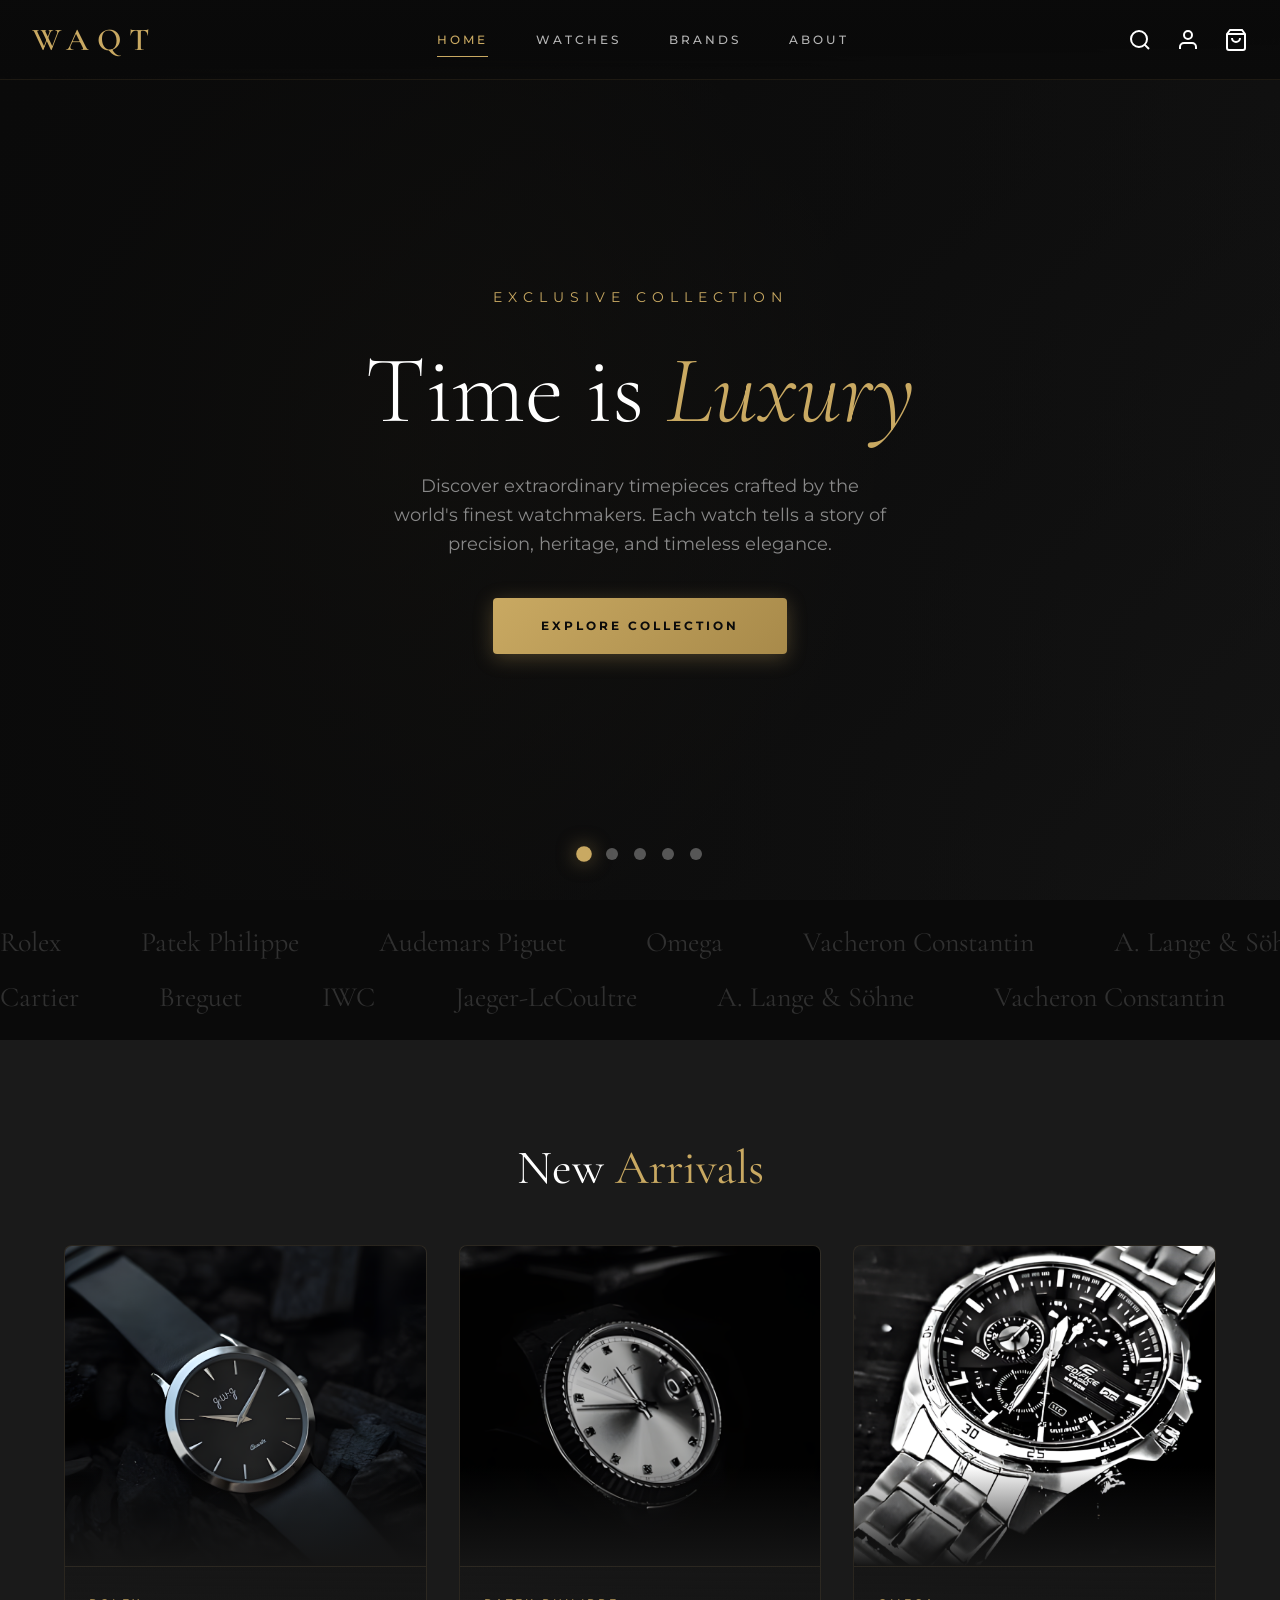
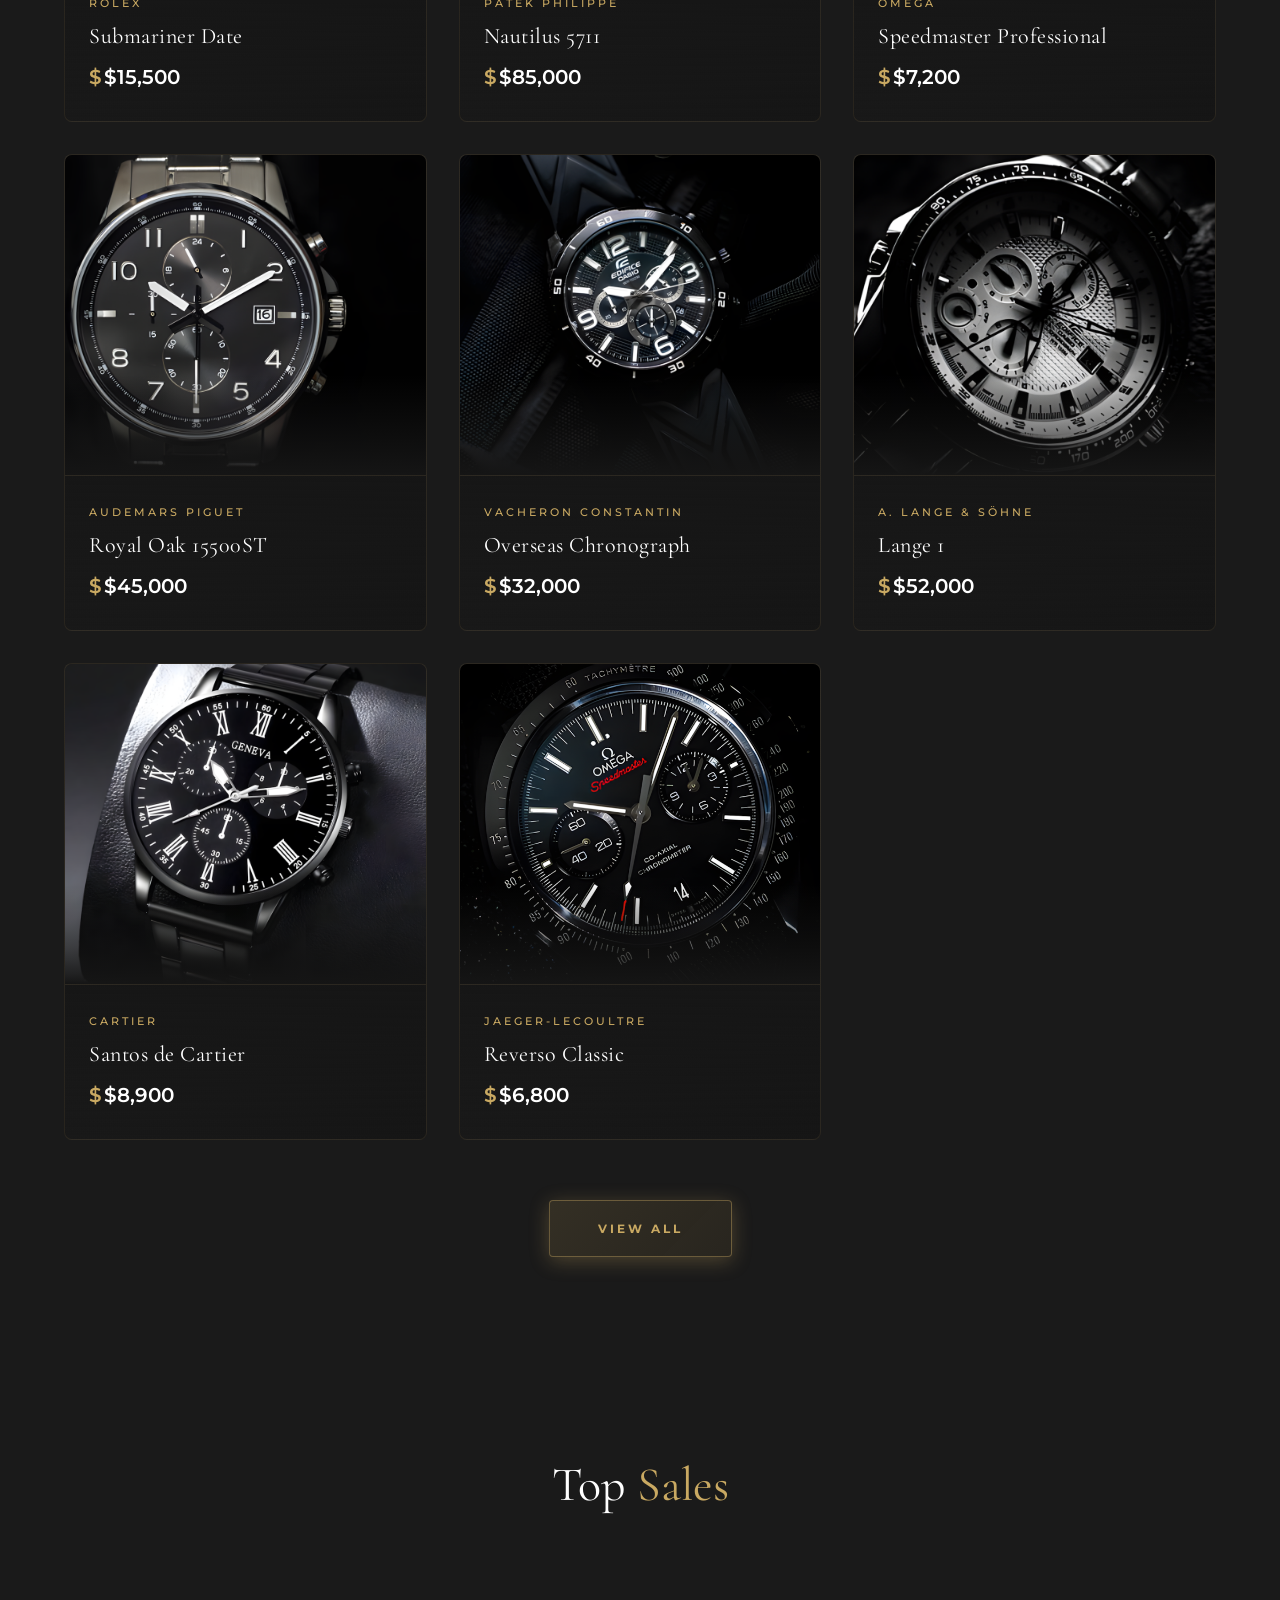
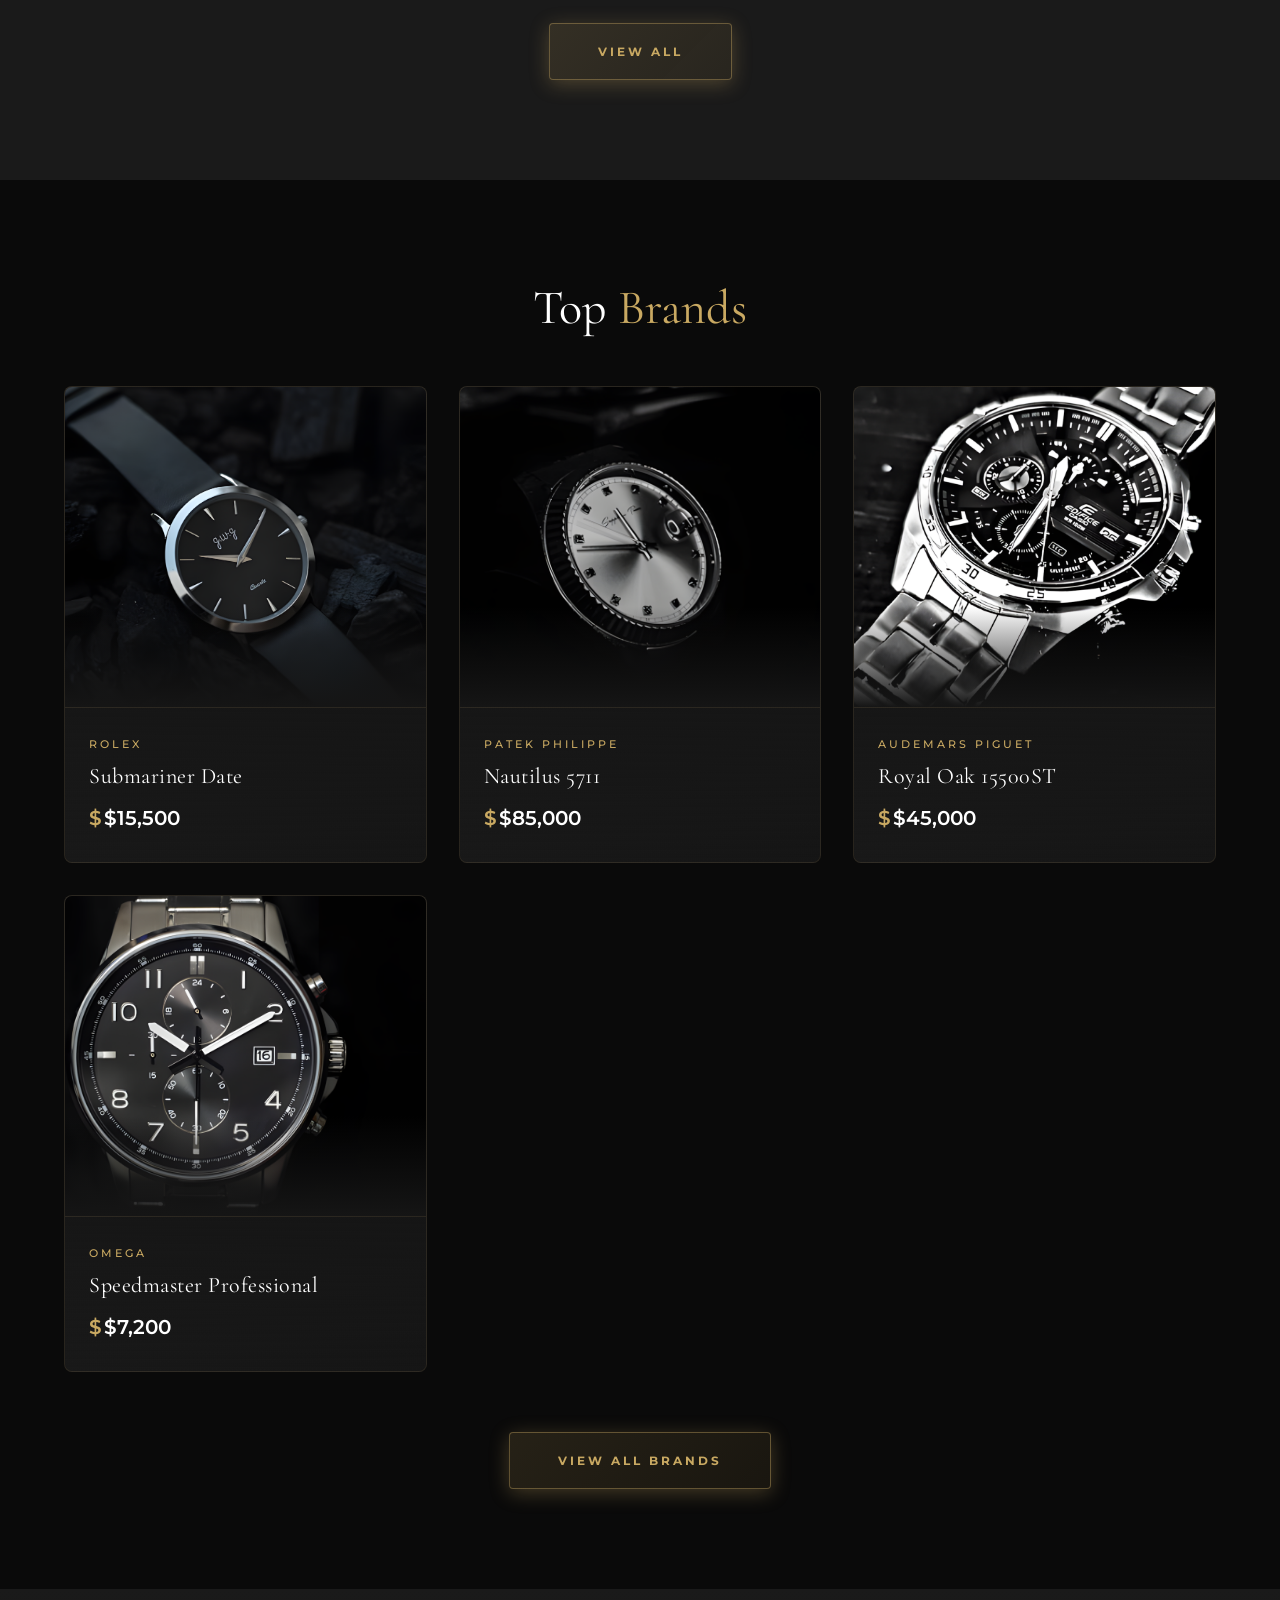
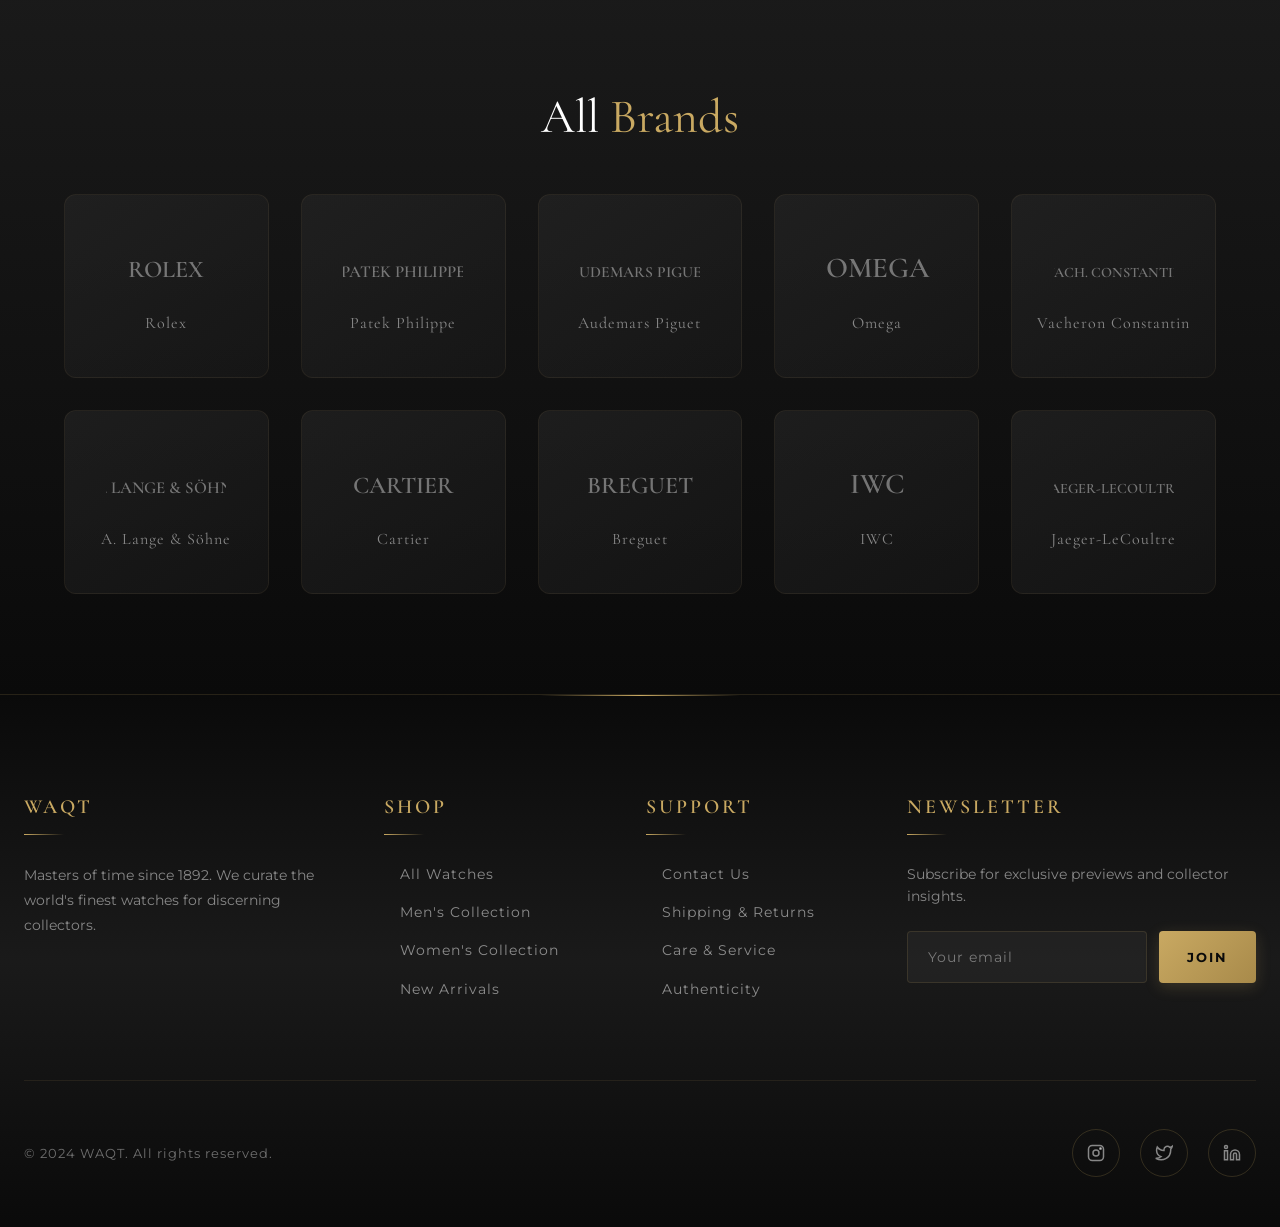
==== commit c1e02384: "feat: implement watch product data, state management, and core UI rendering components" ====
--- a/index.html
+++ b/index.html
@@ -179,55 +179,57 @@
     <section class="top-brands-section">
         <div class="container">
             <h2 class="section-title">Top <span>Brands</span></h2>
-            <div class="top-brands-grid">
-                <div class="top-brand-card" data-brand="Rolex">
-                    <div class="top-brand-image">
-                        <img src="assets/images/heroBackground-01.webp" alt="Rolex">
-                    </div>
-                    <div class="top-brand-info">
-                        <h3>Rolex</h3>
-                        <p>Premium timepieces since 1905</p>
-                        <a href="products.html" class="btn btn-outline mt-4">Explore</a>
-                    </div>
-                </div>
-                <div class="top-brand-card" data-brand="Patek Philippe">
-                    <div class="top-brand-image">
-                        <img src="assets/images/heroBackground-02.webp" alt="Patek Philippe">
-                    </div>
-                    <div class="top-brand-info">
-                        <h3>Patek Philippe</h3>
-                        <p>Swiss mastery since 1839</p>
-                        <a href="products.html" class="btn btn-outline mt-4">Explore</a>
-                    </div>
-                </div>
-                <div class="top-brand-card" data-brand="Audemars Piguet">
-                    <div class="top-brand-image">
-                        <img src="assets/images/heroBackground-03.webp" alt="Audemars Piguet">
-                    </div>
-                    <div class="top-brand-info">
-                        <h3>Audemars Piguet</h3>
-                        <p>Bold innovation since 1875</p>
-                        <a href="products.html" class="btn btn-outline mt-4">Explore</a>
-                    </div>
-                </div>
-                <div class="top-brand-card" data-brand="Omega">
-                    <div class="top-brand-image">
-                        <img src="assets/images/heroBackground-04.webp" alt="Omega">
-                    </div>
-                    <div class="top-brand-info">
-                        <h3>Omega</h3>
-                        <p>Precision since 1848</p>
-                        <a href="products.html" class="btn btn-outline mt-4">Explore</a>
-                    </div>
-                </div>
-                <div class="top-brand-card" data-brand="Vacheron Constantin">
-                    <div class="top-brand-image">
-                        <img src="assets/images/heroBackground-05.webp" alt="Vacheron Constantin">
-                    </div>
-                    <div class="top-brand-info">
-                        <h3>Vacheron Constantin</h3>
-                        <p>Heritage since 1755</p>
-                        <a href="products.html" class="btn btn-outline mt-4">Explore</a>
+            <div class="products-grid">
+                <div class="product-card" onclick="location.href='products.html'">
+                    <div class="product-image">
+                        <img src="assets/watch/WATCH FACES 1_upscayl_2x_upscayl-standard-4x.webp" alt="Rolex" class="product-watch-img">
+                        <div class="product-overlay">
+                            <button class="quick-add-btn">Explore</button>
+                        </div>
+                    </div>
+                    <div class="product-info">
+                        <p class="product-brand">Rolex</p>
+                        <h3 class="product-name">Submariner Date</h3>
+                        <p class="product-price">$15,500</p>
+                    </div>
+                </div>
+                <div class="product-card" onclick="location.href='products.html'">
+                    <div class="product-image">
+                        <img src="assets/watch/WATCH FACES 2_upscayl_2x_upscayl-standard-4x.webp" alt="Patek Philippe" class="product-watch-img">
+                        <div class="product-overlay">
+                            <button class="quick-add-btn">Explore</button>
+                        </div>
+                    </div>
+                    <div class="product-info">
+                        <p class="product-brand">Patek Philippe</p>
+                        <h3 class="product-name">Nautilus 5711</h3>
+                        <p class="product-price">$85,000</p>
+                    </div>
+                </div>
+                <div class="product-card" onclick="location.href='products.html'">
+                    <div class="product-image">
+                        <img src="assets/watch/WATCH FACES 3_upscayl_3x_upscayl-standard-4x.webp" alt="Audemars Piguet" class="product-watch-img">
+                        <div class="product-overlay">
+                            <button class="quick-add-btn">Explore</button>
+                        </div>
+                    </div>
+                    <div class="product-info">
+                        <p class="product-brand">Audemars Piguet</p>
+                        <h3 class="product-name">Royal Oak 15500ST</h3>
+                        <p class="product-price">$45,000</p>
+                    </div>
+                </div>
+                <div class="product-card" onclick="location.href='products.html'">
+                    <div class="product-image">
+                        <img src="assets/watch/WATCH FACES 4_upscayl_2x_upscayl-standard-4x.webp" alt="Omega" class="product-watch-img">
+                        <div class="product-overlay">
+                            <button class="quick-add-btn">Explore</button>
+                        </div>
+                    </div>
+                    <div class="product-info">
+                        <p class="product-brand">Omega</p>
+                        <h3 class="product-name">Speedmaster Professional</h3>
+                        <p class="product-price">$7,200</p>
                     </div>
                 </div>
             </div>
--- a/css/styles.css
+++ b/css/styles.css
@@ -1,6 +1,8 @@
 @import url('https://fonts.googleapis.com/css2?family=Cormorant+Garamond:wght@300;400;600&family=Montserrat:wght@300;400;500;600&display=swap');
 
-*, *::before, *::after {
+*,
+*::before,
+*::after {
     margin: 0;
     padding: 0;
     box-sizing: border-box;
@@ -17,18 +19,18 @@
     --muted-gray: #888888;
     --text-secondary: #666666;
     --border-color: #333333;
-    
+
     --font-heading: 'Cormorant Garamond', serif;
     --font-body: 'Montserrat', sans-serif;
-    
-    --shadow-sm: 0 2px 10px rgba(0,0,0,0.3);
-    --shadow-md: 0 4px 20px rgba(0,0,0,0.4);
-    --shadow-lg: 0 8px 40px rgba(0,0,0,0.5);
-    
+
+    --shadow-sm: 0 2px 10px rgba(0, 0, 0, 0.3);
+    --shadow-md: 0 4px 20px rgba(0, 0, 0, 0.4);
+    --shadow-lg: 0 8px 40px rgba(0, 0, 0, 0.5);
+
     --transition-fast: 0.2s ease;
     --transition-normal: 0.3s ease;
     --transition-slow: 0.5s ease;
-    
+
     --header-height: 80px;
     --container-width: 1400px;
 }
@@ -52,7 +54,8 @@
     transition: color var(--transition-fast);
 }
 
-ul, ol {
+ul,
+ol {
     list-style: none;
 }
 
@@ -69,7 +72,9 @@
     background: none;
 }
 
-input, textarea, select {
+input,
+textarea,
+select {
     font-family: inherit;
     font-size: inherit;
 }
@@ -80,16 +85,32 @@
     padding: 0 24px;
 }
 
-h1, h2, h3, h4, h5, h6 {
+h1,
+h2,
+h3,
+h4,
+h5,
+h6 {
     font-family: var(--font-heading);
     font-weight: 400;
     line-height: 1.2;
 }
 
-h1 { font-size: clamp(40px, 8vw, 72px); }
-h2 { font-size: clamp(32px, 5vw, 48px); }
-h3 { font-size: clamp(24px, 3vw, 32px); }
-h4 { font-size: 24px; }
+h1 {
+    font-size: clamp(40px, 8vw, 72px);
+}
+
+h2 {
+    font-size: clamp(32px, 5vw, 48px);
+}
+
+h3 {
+    font-size: clamp(24px, 3vw, 32px);
+}
+
+h4 {
+    font-size: 24px;
+}
 
 .section-title {
     font-family: var(--font-heading);
@@ -277,11 +298,11 @@
     .nav {
         display: none;
     }
-    
+
     .mobile-menu-btn {
         display: flex;
     }
-    
+
     .header-inner {
         padding: 0 24px;
     }
@@ -455,7 +476,7 @@
     left: -100%;
     width: 100%;
     height: 100%;
-    background: linear-gradient(90deg, transparent, rgba(255,255,255,0.2), transparent);
+    background: linear-gradient(90deg, transparent, rgba(255, 255, 255, 0.2), transparent);
     transition: left 0.6s ease;
 }
 
@@ -557,7 +578,7 @@
     left: 0;
     width: 100%;
     height: 100%;
-    background: linear-gradient(to right, rgba(10,10,10,0.95) 0%, rgba(10,10,10,0.7) 50%, rgba(10,10,10,0.4) 100%);
+    background: linear-gradient(to right, rgba(10, 10, 10, 0.95) 0%, rgba(10, 10, 10, 0.7) 50%, rgba(10, 10, 10, 0.4) 100%);
     z-index: 1;
 }
 
@@ -621,7 +642,7 @@
     width: 12px;
     height: 12px;
     border-radius: 50%;
-    background: rgba(255,255,255,0.3);
+    background: rgba(255, 255, 255, 0.3);
     cursor: pointer;
     transition: all var(--transition-fast);
 }
@@ -633,7 +654,9 @@
 }
 
 @keyframes fadeIn {
-    to { opacity: 1; }
+    to {
+        opacity: 1;
+    }
 }
 
 @keyframes fadeInUp {
@@ -641,6 +664,7 @@
         opacity: 0;
         transform: translateY(30px);
     }
+
     to {
         opacity: 1;
         transform: translateY(0);
@@ -705,6 +729,18 @@
     width: 100%;
     height: 100%;
     object-fit: cover;
+}
+
+.product-watch-img {
+    width: 100%;
+    height: 100%;
+    object-fit: cover;
+    object-position: center;
+    transition: transform 0.6s cubic-bezier(0.25, 0.46, 0.45, 0.94);
+}
+
+.product-card:hover .product-watch-img {
+    transform: scale(1.08);
 }
 
 .product-image::after {
@@ -828,8 +864,9 @@
     color: var(--gold);
     margin-right: 2px;
 }
-    font-weight: 600;
-    color: var(--gold);
+
+font-weight: 600;
+color: var(--gold);
 }
 
 .brands-section {
@@ -913,7 +950,7 @@
         grid-template-columns: repeat(3, 1fr);
         gap: 16px;
     }
-    
+
     .brand-showcase-card {
         padding: 24px 16px;
     }
@@ -1126,6 +1163,7 @@
     0% {
         transform: translateX(0);
     }
+
     100% {
         transform: translateX(-50%);
     }
@@ -1135,6 +1173,7 @@
     0% {
         transform: translateX(-50%);
     }
+
     100% {
         transform: translateX(0);
     }
@@ -1332,11 +1371,12 @@
     transform: translateY(-4px);
     box-shadow: 0 8px 20px rgba(201, 169, 98, 0.2);
 }
-    display: flex;
-    align-items: center;
-    justify-content: center;
-    color: var(--muted-gray);
-    transition: all var(--transition-fast);
+
+display: flex;
+align-items: center;
+justify-content: center;
+color: var(--muted-gray);
+transition: all var(--transition-fast);
 }
 
 .social-link:hover {
@@ -1615,12 +1655,12 @@
     display: none;
 }
 
-.filter-option input:checked + .filter-checkbox {
+.filter-option input:checked+.filter-checkbox {
     background: var(--gold);
     border-color: var(--gold);
 }
 
-.filter-option input:checked + .filter-checkbox svg {
+.filter-option input:checked+.filter-checkbox svg {
     display: block;
 }
 
@@ -1831,6 +1871,19 @@
     align-items: center;
     justify-content: center;
     margin-bottom: 16px;
+    overflow: hidden;
+}
+
+.product-main-image img {
+    width: 100%;
+    height: 100%;
+    object-fit: cover;
+    object-position: center;
+    transition: transform 0.6s ease;
+}
+
+.product-main-image:hover img {
+    transform: scale(1.05);
 }
 
 .product-main-image svg {
@@ -1855,6 +1908,13 @@
     align-items: center;
     justify-content: center;
     transition: border-color var(--transition-fast);
+    overflow: hidden;
+}
+
+.product-thumbnail img {
+    width: 100%;
+    height: 100%;
+    object-fit: cover;
 }
 
 .product-thumbnail:hover,
@@ -2440,17 +2500,17 @@
     .products-layout {
         flex-direction: column;
     }
-    
+
     .filters-sidebar {
         width: 100%;
         position: static;
     }
-    
+
     .product-detail-grid {
         grid-template-columns: 1fr;
         gap: 40px;
     }
-    
+
     .footer-grid {
         grid-template-columns: repeat(2, 1fr);
     }
@@ -2460,42 +2520,42 @@
     .nav {
         display: none;
     }
-    
+
     .mobile-menu-btn {
         display: flex;
     }
-    
+
     .hero-carousel {
         display: none;
     }
-    
+
     .products-grid {
         grid-template-columns: repeat(auto-fill, minmax(260px, 1fr));
     }
-    
+
     .footer-grid {
         grid-template-columns: 1fr;
     }
-    
+
     .footer-bottom {
         flex-direction: column;
         gap: 24px;
     }
-    
+
     .checkout-steps {
         flex-direction: column;
         align-items: center;
         gap: 16px;
     }
-    
+
     .form-row {
         grid-template-columns: 1fr;
     }
-    
+
     .form-group.full-width {
         grid-column: span 1;
     }
-    
+
     .cart-drawer {
         width: 100%;
     }
@@ -2809,39 +2869,39 @@
         grid-template-columns: 1fr;
         gap: 48px;
     }
-    
+
     .about-grid.reverse .about-text {
         order: 0;
     }
-    
+
     .about-grid.reverse .about-image {
         order: 0;
     }
-    
+
     .stats-grid {
         grid-template-columns: repeat(2, 1fr);
     }
-    
+
     .timeline::before {
         left: 20px;
     }
-    
+
     .timeline-item,
     .timeline-item:nth-child(even) {
         justify-content: flex-start;
         padding-left: 50px;
     }
-    
+
     .timeline-item:nth-child(even) .timeline-content {
         text-align: left;
         padding-left: 0;
     }
-    
+
     .timeline-content {
         width: 100%;
         padding-right: 0;
     }
-    
+
     .timeline-marker {
         left: 20px;
     }
@@ -2852,30 +2912,1898 @@
         height: 40vh;
         min-height: 300px;
     }
-    
+
     .about-section {
         padding: 60px 24px;
     }
-    
+
     .about-image {
         height: 300px;
     }
-    
+
     .stats-grid {
         grid-template-columns: 1fr;
         gap: 16px;
     }
-    
+
     .stat-card {
         padding: 24px 16px;
     }
-    
+
     .stat-number {
         font-size: 36px;
     }
-    
+
     .cta-buttons {
         flex-direction: column;
         align-items: center;
     }
 }
+
+.about-hero {
+    position: relative;
+    height: 100vh;
+    min-height: 700px;
+    display: flex;
+    align-items: center;
+    justify-content: center;
+    overflow: hidden;
+    margin-top: 80px;
+}
+
+.about-hero-bg {
+    position: absolute;
+    top: 0;
+    left: 0;
+    width: 100%;
+    height: 100%;
+    z-index: 0;
+}
+
+.about-hero-bg img {
+    width: 100%;
+    height: 100%;
+    object-fit: cover;
+    transform: scale(1.1);
+    animation: kenBurns 20s ease-in-out infinite alternate;
+}
+
+@keyframes kenBurns {
+    0% {
+        transform: scale(1.1) translate(0, 0);
+    }
+
+    100% {
+        transform: scale(1.2) translate(-2%, -2%);
+    }
+}
+
+.about-hero-overlay {
+    position: absolute;
+    top: 0;
+    left: 0;
+    right: 0;
+    bottom: 0;
+    background: linear-gradient(180deg,
+            rgba(10, 10, 10, 0.7) 0%,
+            rgba(10, 10, 10, 0.5) 40%,
+            rgba(10, 10, 10, 0.8) 100%);
+    z-index: 1;
+}
+
+.about-hero-particles {
+    position: absolute;
+    top: 0;
+    left: 0;
+    right: 0;
+    bottom: 0;
+    z-index: 1;
+    pointer-events: none;
+}
+
+.about-hero-particles span {
+    position: absolute;
+    width: 4px;
+    height: 4px;
+    background: var(--gold);
+    border-radius: 50%;
+    opacity: 0;
+    animation: particleFloat 8s ease-in-out infinite;
+}
+
+.about-hero-particles span:nth-child(1) {
+    left: 10%;
+    top: 20%;
+    animation-delay: 0s;
+}
+
+.about-hero-particles span:nth-child(2) {
+    left: 20%;
+    top: 60%;
+    animation-delay: 1s;
+}
+
+.about-hero-particles span:nth-child(3) {
+    left: 50%;
+    top: 30%;
+    animation-delay: 2s;
+}
+
+.about-hero-particles span:nth-child(4) {
+    left: 70%;
+    top: 70%;
+    animation-delay: 3s;
+}
+
+.about-hero-particles span:nth-child(5) {
+    left: 85%;
+    top: 40%;
+    animation-delay: 4s;
+}
+
+@keyframes particleFloat {
+
+    0%,
+    100% {
+        opacity: 0;
+        transform: translateY(0) scale(0.5);
+    }
+
+    50% {
+        opacity: 0.6;
+        transform: translateY(-30px) scale(1);
+    }
+}
+
+.about-hero-content {
+    position: relative;
+    z-index: 2;
+    text-align: center;
+    padding: 0 24px;
+}
+
+.about-hero-label {
+    font-size: 12px;
+    letter-spacing: 6px;
+    text-transform: uppercase;
+    color: var(--gold);
+    margin-bottom: 24px;
+    opacity: 0;
+    transform: translateY(20px);
+}
+
+.about-hero-title {
+    font-family: var(--font-heading);
+    font-size: clamp(60px, 12vw, 140px);
+    font-weight: 300;
+    line-height: 1;
+    margin-bottom: 24px;
+    display: flex;
+    gap: 24px;
+    justify-content: center;
+}
+
+.title-word {
+    display: inline-block;
+    opacity: 0;
+    transform: translateY(60px);
+}
+
+.about-hero-title .title-word:nth-child(1) {
+    color: var(--white);
+}
+
+.about-hero-title .title-word:nth-child(2) {
+    color: var(--gold);
+    font-style: italic;
+}
+
+.about-hero-line {
+    width: 80px;
+    height: 1px;
+    background: linear-gradient(90deg, transparent, var(--gold), transparent);
+    margin: 0 auto 24px;
+    opacity: 0;
+    transform: scaleX(0);
+}
+
+.about-hero-subtitle {
+    font-size: 16px;
+    letter-spacing: 4px;
+    text-transform: uppercase;
+    color: var(--muted-gray);
+    opacity: 0;
+    transform: translateY(20px);
+}
+
+.about-hero-scroll {
+    position: absolute;
+    bottom: 48px;
+    left: 50%;
+    transform: translateX(-50%);
+    z-index: 2;
+    display: flex;
+    flex-direction: column;
+    align-items: center;
+    gap: 12px;
+    cursor: pointer;
+    opacity: 0;
+}
+
+.about-hero-scroll span {
+    font-size: 11px;
+    letter-spacing: 3px;
+    text-transform: uppercase;
+    color: var(--muted-gray);
+}
+
+.scroll-indicator {
+    width: 24px;
+    height: 24px;
+    color: var(--gold);
+    animation: scrollBounce 2s ease-in-out infinite;
+}
+
+@keyframes scrollBounce {
+
+    0%,
+    100% {
+        transform: translateY(0);
+    }
+
+    50% {
+        transform: translateY(8px);
+    }
+}
+
+.section-label {
+    display: inline-block;
+    font-size: 12px;
+    letter-spacing: 4px;
+    text-transform: uppercase;
+    color: var(--gold);
+    margin-bottom: 16px;
+}
+
+.section-header {
+    text-align: center;
+    margin-bottom: 64px;
+}
+
+.section-header .section-title {
+    margin-bottom: 16px;
+}
+
+.section-subtitle {
+    font-size: 16px;
+    color: var(--muted-gray);
+    max-width: 500px;
+    margin: 0 auto;
+}
+
+.about-intro {
+    padding: 120px 24px;
+    background: linear-gradient(180deg, var(--primary-black) 0%, var(--charcoal) 50%, var(--primary-black) 100%);
+}
+
+.about-intro-grid {
+    display: grid;
+    grid-template-columns: 1fr 1fr;
+    gap: 80px;
+    max-width: var(--container-width);
+    margin: 0 auto;
+    align-items: center;
+}
+
+.about-intro-text {
+    padding: 20px 0;
+}
+
+.about-intro-title {
+    font-family: var(--font-heading);
+    font-size: clamp(36px, 5vw, 56px);
+    font-weight: 300;
+    color: var(--white);
+    margin-bottom: 32px;
+    line-height: 1.2;
+}
+
+.about-intro-title span {
+    color: var(--gold);
+    font-style: italic;
+}
+
+.about-intro-description {
+    font-size: 16px;
+    line-height: 1.9;
+    color: var(--muted-gray);
+    margin-bottom: 24px;
+}
+
+.about-intro-signature {
+    display: flex;
+    flex-direction: column;
+    gap: 4px;
+    margin-top: 40px;
+    padding-top: 24px;
+    border-top: 1px solid rgba(201, 169, 98, 0.2);
+}
+
+.signature-name {
+    font-family: var(--font-heading);
+    font-size: 18px;
+    color: var(--gold);
+    letter-spacing: 2px;
+}
+
+.signature-year {
+    font-size: 12px;
+    color: var(--muted-gray);
+    letter-spacing: 2px;
+}
+
+.about-intro-visual {
+    position: relative;
+    padding: 40px;
+}
+
+.visual-frame {
+    position: relative;
+    overflow: hidden;
+    border-radius: 4px;
+}
+
+.visual-frame img {
+    width: 100%;
+    height: 500px;
+    object-fit: cover;
+    transition: transform 0.8s ease;
+}
+
+.visual-frame:hover img {
+    transform: scale(1.05);
+}
+
+.visual-accent {
+    position: absolute;
+    top: -20px;
+    right: -20px;
+    width: 100%;
+    height: 100%;
+    border: 1px solid rgba(201, 169, 98, 0.4);
+    border-radius: 4px;
+    z-index: -1;
+}
+
+.visual-badge {
+    position: absolute;
+    bottom: 0;
+    right: 0;
+    background: linear-gradient(135deg, var(--gold), var(--gold-dark));
+    padding: 24px 32px;
+    border-radius: 4px;
+    text-align: center;
+    box-shadow: 0 20px 40px rgba(0, 0, 0, 0.5);
+}
+
+.badge-year {
+    display: block;
+    font-family: var(--font-heading);
+    font-size: 36px;
+    font-weight: 600;
+    color: var(--primary-black);
+    line-height: 1;
+}
+
+.badge-text {
+    display: block;
+    font-size: 11px;
+    letter-spacing: 2px;
+    text-transform: uppercase;
+    color: var(--primary-black);
+    margin-top: 4px;
+}
+
+.about-values {
+    padding: 120px 24px;
+    background: var(--charcoal);
+    position: relative;
+    overflow: hidden;
+}
+
+.about-values::before {
+    content: '';
+    position: absolute;
+    top: 0;
+    left: 0;
+    right: 0;
+    height: 1px;
+    background: linear-gradient(90deg, transparent, rgba(201, 169, 98, 0.3), transparent);
+}
+
+.values-grid {
+    display: grid;
+    grid-template-columns: repeat(4, 1fr);
+    gap: 32px;
+    max-width: var(--container-width);
+    margin: 0 auto;
+}
+
+.value-card {
+    background: linear-gradient(145deg, rgba(42, 42, 42, 0.6) 0%, rgba(26, 26, 26, 0.6) 100%);
+    border: 1px solid rgba(201, 169, 98, 0.1);
+    border-radius: 8px;
+    padding: 40px 32px;
+    text-align: center;
+    transition: all 0.5s cubic-bezier(0.25, 0.46, 0.45, 0.94);
+    position: relative;
+    overflow: hidden;
+}
+
+.value-card::before {
+    content: '';
+    position: absolute;
+    top: 0;
+    left: 50%;
+    transform: translateX(-50%);
+    width: 0;
+    height: 2px;
+    background: var(--gold);
+    transition: width 0.5s ease;
+}
+
+.value-card:hover {
+    transform: translateY(-12px);
+    border-color: rgba(201, 169, 98, 0.3);
+    box-shadow: 0 25px 50px rgba(0, 0, 0, 0.5), 0 0 30px rgba(201, 169, 98, 0.1);
+}
+
+.value-card:hover::before {
+    width: 100%;
+}
+
+.value-icon {
+    width: 64px;
+    height: 64px;
+    margin: 0 auto 24px;
+    display: flex;
+    align-items: center;
+    justify-content: center;
+    color: var(--gold);
+    transition: all 0.5s ease;
+}
+
+.value-icon svg {
+    width: 48px;
+    height: 48px;
+}
+
+.value-card:hover .value-icon {
+    transform: scale(1.1);
+}
+
+.value-title {
+    font-family: var(--font-heading);
+    font-size: 22px;
+    color: var(--white);
+    margin-bottom: 16px;
+}
+
+.value-description {
+    font-size: 14px;
+    line-height: 1.8;
+    color: var(--muted-gray);
+}
+
+.about-stats {
+    position: relative;
+    padding: 120px 24px;
+    overflow: hidden;
+}
+
+.stats-bg {
+    position: absolute;
+    top: 0;
+    left: 0;
+    right: 0;
+    bottom: 0;
+    z-index: 0;
+}
+
+.stats-bg img {
+    width: 100%;
+    height: 100%;
+    object-fit: cover;
+    filter: grayscale(30%) brightness(0.3);
+}
+
+.stats-overlay {
+    position: absolute;
+    top: 0;
+    left: 0;
+    right: 0;
+    bottom: 0;
+    background: linear-gradient(180deg,
+            rgba(10, 10, 10, 0.9) 0%,
+            rgba(10, 10, 10, 0.85) 100%);
+}
+
+.stats-content {
+    position: relative;
+    z-index: 1;
+    text-align: center;
+    max-width: var(--container-width);
+    margin: 0 auto;
+}
+
+.stats-title {
+    font-family: var(--font-heading);
+    font-size: clamp(32px, 5vw, 56px);
+    color: var(--white);
+    margin-bottom: 64px;
+}
+
+.stats-title span {
+    color: var(--gold);
+    font-style: italic;
+}
+
+.stats-grid {
+    display: grid;
+    grid-template-columns: repeat(4, 1fr);
+    gap: 48px;
+}
+
+.stat-item {
+    text-align: center;
+    padding: 32px;
+    background: rgba(42, 42, 42, 0.3);
+    border: 1px solid rgba(201, 169, 98, 0.1);
+    border-radius: 8px;
+    transition: all 0.4s ease;
+}
+
+.stat-item:hover {
+    background: rgba(42, 42, 42, 0.5);
+    border-color: rgba(201, 169, 98, 0.3);
+    transform: translateY(-8px);
+}
+
+.stat-number {
+    font-family: var(--font-heading);
+    font-size: 64px;
+    font-weight: 600;
+    color: var(--gold);
+    line-height: 1;
+}
+
+.stat-suffix {
+    font-family: var(--font-heading);
+    font-size: 32px;
+    font-weight: 600;
+    color: var(--gold);
+}
+
+.stat-label {
+    display: block;
+    font-size: 12px;
+    letter-spacing: 2px;
+    text-transform: uppercase;
+    color: var(--muted-gray);
+    margin-top: 16px;
+}
+
+.about-timeline {
+    padding: 120px 24px;
+    background: var(--primary-black);
+    position: relative;
+}
+
+.timeline-container {
+    position: relative;
+    max-width: 900px;
+    margin: 0 auto;
+    padding: 40px 0;
+}
+
+.timeline-line {
+    position: absolute;
+    left: 50%;
+    top: 0;
+    bottom: 0;
+    width: 1px;
+    background: linear-gradient(180deg,
+            transparent 0%,
+            rgba(201, 169, 98, 0.3) 10%,
+            rgba(201, 169, 98, 0.3) 90%,
+            transparent 100%);
+    transform: translateX(-50%);
+}
+
+.timeline-item {
+    display: flex;
+    justify-content: center;
+    padding: 40px 0;
+    position: relative;
+    opacity: 0;
+    transform: translateY(30px);
+}
+
+.timeline-item:nth-child(odd) .timeline-card {
+    margin-right: calc(50% + 40px);
+    text-align: right;
+    align-items: flex-end;
+}
+
+.timeline-item:nth-child(even) .timeline-card {
+    margin-left: calc(50% + 40px);
+    text-align: left;
+    align-items: flex-start;
+}
+
+.timeline-dot {
+    position: absolute;
+    left: 50%;
+    top: 50%;
+    transform: translate(-50%, -50%);
+    width: 16px;
+    height: 16px;
+    background: var(--primary-black);
+    border: 2px solid var(--gold);
+    border-radius: 50%;
+    z-index: 2;
+    transition: all 0.4s ease;
+}
+
+.timeline-item:hover .timeline-dot {
+    background: var(--gold);
+    box-shadow: 0 0 20px rgba(201, 169, 98, 0.5);
+}
+
+.timeline-card {
+    width: calc(50% - 60px);
+    max-width: 350px;
+    display: flex;
+    flex-direction: column;
+    padding: 32px;
+    background: linear-gradient(145deg, rgba(42, 42, 42, 0.4) 0%, rgba(26, 26, 26, 0.4) 100%);
+    border: 1px solid rgba(201, 169, 98, 0.1);
+    border-radius: 8px;
+    transition: all 0.4s ease;
+}
+
+.timeline-card:hover {
+    border-color: rgba(201, 169, 98, 0.3);
+    box-shadow: 0 15px 40px rgba(0, 0, 0, 0.4);
+}
+
+.timeline-year {
+    font-size: 12px;
+    letter-spacing: 3px;
+    text-transform: uppercase;
+    color: var(--gold);
+    margin-bottom: 8px;
+}
+
+.timeline-heading {
+    font-family: var(--font-heading);
+    font-size: 24px;
+    color: var(--white);
+    margin-bottom: 12px;
+}
+
+.timeline-text {
+    font-size: 14px;
+    line-height: 1.7;
+    color: var(--muted-gray);
+}
+
+.timeline-decoration {
+    width: 40px;
+    height: 1px;
+    background: var(--gold);
+    margin-top: 16px;
+    opacity: 0.3;
+}
+
+.about-cta {
+    position: relative;
+    padding: 120px 24px;
+    background: linear-gradient(180deg, var(--primary-black) 0%, var(--charcoal) 100%);
+    text-align: center;
+    overflow: hidden;
+}
+
+.cta-bg {
+    position: absolute;
+    top: 0;
+    left: 0;
+    right: 0;
+    bottom: 0;
+    background: radial-gradient(circle at 50% 50%, rgba(201, 169, 98, 0.08) 0%, transparent 60%);
+}
+
+.cta-particles {
+    position: absolute;
+    top: 0;
+    left: 0;
+    right: 0;
+    bottom: 0;
+    pointer-events: none;
+}
+
+.cta-particles span {
+    position: absolute;
+    width: 300px;
+    height: 300px;
+    border: 1px solid rgba(201, 169, 98, 0.1);
+    border-radius: 50%;
+    animation: ctaRing 8s ease-in-out infinite;
+}
+
+.cta-particles span:nth-child(1) {
+    top: 50%;
+    left: 50%;
+    transform: translate(-50%, -50%);
+}
+
+.cta-particles span:nth-child(2) {
+    top: 50%;
+    left: 50%;
+    transform: translate(-50%, -50%);
+    animation-delay: 2s;
+}
+
+.cta-particles span:nth-child(3) {
+    top: 50%;
+    left: 50%;
+    transform: translate(-50%, -50%);
+    animation-delay: 4s;
+}
+
+@keyframes ctaRing {
+
+    0%,
+    100% {
+        width: 300px;
+        height: 300px;
+        opacity: 0.3;
+    }
+
+    50% {
+        width: 500px;
+        height: 500px;
+        opacity: 0.1;
+    }
+}
+
+.cta-content {
+    position: relative;
+    z-index: 1;
+    max-width: 700px;
+    margin: 0 auto;
+}
+
+.cta-label {
+    display: inline-block;
+    font-size: 12px;
+    letter-spacing: 4px;
+    text-transform: uppercase;
+    color: var(--gold);
+    margin-bottom: 16px;
+}
+
+.cta-title {
+    font-family: var(--font-heading);
+    font-size: clamp(36px, 6vw, 56px);
+    color: var(--white);
+    margin-bottom: 24px;
+}
+
+.cta-title span {
+    color: var(--gold);
+    font-style: italic;
+}
+
+.cta-text {
+    font-size: 18px;
+    color: var(--muted-gray);
+    margin-bottom: 48px;
+    line-height: 1.8;
+}
+
+.about-cta .cta-buttons {
+    display: flex;
+    gap: 24px;
+    justify-content: center;
+    flex-wrap: wrap;
+}
+
+.about-contact-btn {
+    background: transparent;
+    border: 1px solid rgba(201, 169, 98, 0.6);
+    color: var(--gold);
+    padding: 18px 48px;
+    font-size: 12px;
+    font-weight: 700;
+    letter-spacing: 3px;
+    text-transform: uppercase;
+    border-radius: 4px;
+    cursor: pointer;
+    transition: all 0.5s ease;
+}
+
+.about-contact-btn:hover {
+    background: var(--gold);
+    color: var(--primary-black);
+    border-color: var(--gold);
+}
+
+@media (max-width: 1200px) {
+    .values-grid {
+        grid-template-columns: repeat(2, 1fr);
+    }
+
+    .stats-grid {
+        grid-template-columns: repeat(2, 1fr);
+    }
+}
+
+@media (max-width: 1024px) {
+    .about-intro-grid {
+        grid-template-columns: 1fr;
+        gap: 48px;
+    }
+
+    .about-intro-visual {
+        order: -1;
+        padding: 20px;
+    }
+
+    .timeline-line {
+        left: 20px;
+    }
+
+    .timeline-item:nth-child(odd) .timeline-card,
+    .timeline-item:nth-child(even) .timeline-card {
+        margin-left: 50px;
+        margin-right: 0;
+        text-align: left;
+        align-items: flex-start;
+    }
+
+    .timeline-dot {
+        left: 20px;
+    }
+}
+
+@media (max-width: 768px) {
+    .about-hero-title {
+        flex-direction: column;
+        gap: 8px;
+    }
+
+    .values-grid {
+        grid-template-columns: 1fr;
+        gap: 24px;
+    }
+
+    .value-card {
+        padding: 32px 24px;
+    }
+
+    .stats-grid {
+        grid-template-columns: 1fr;
+        gap: 24px;
+    }
+
+    .stat-number {
+        font-size: 48px;
+    }
+
+    .about-cta .cta-buttons {
+        flex-direction: column;
+        align-items: center;
+    }
+}
+
+@media (max-width: 1400px) {
+    .container {
+        max-width: 1200px;
+    }
+
+    .header-inner {
+        padding: 0 32px;
+    }
+}
+
+@media (max-width: 1200px) {
+    .container {
+        max-width: 960px;
+        padding: 0 20px;
+    }
+
+    .nav {
+        gap: 32px;
+    }
+
+    .header-inner {
+        padding: 0 24px;
+    }
+
+    .products-grid {
+        grid-template-columns: repeat(3, 1fr);
+        gap: 24px;
+    }
+
+    .top-brands-grid {
+        grid-template-columns: repeat(3, 1fr);
+    }
+
+    .brands-showcase-grid {
+        grid-template-columns: repeat(4, 1fr);
+        gap: 24px;
+    }
+
+    .hero-content {
+        padding: 0 40px;
+    }
+
+    .hero-title {
+        font-size: clamp(40px, 8vw, 72px);
+    }
+}
+
+@media (max-width: 1024px) {
+    .header {
+        height: 70px;
+    }
+
+    .logo {
+        font-size: 24px;
+    }
+
+    .nav {
+        display: none;
+    }
+
+    .mobile-menu-btn {
+        display: flex;
+    }
+
+    .header-actions {
+        gap: 20px;
+    }
+
+    .hero {
+        min-height: 80vh;
+        padding: 100px 20px 60px;
+    }
+
+    .hero-content {
+        padding: 0 20px;
+    }
+
+    .hero-title {
+        font-size: clamp(36px, 8vw, 56px);
+    }
+
+    .hero-description {
+        font-size: 16px;
+    }
+
+    .products-section,
+    .new-arrivals-section,
+    .top-sales-section {
+        padding: 60px 20px;
+    }
+
+    .products-grid {
+        grid-template-columns: repeat(2, 1fr);
+        gap: 20px;
+    }
+
+    .top-brands-grid {
+        grid-template-columns: repeat(2, 1fr);
+        gap: 20px;
+    }
+
+    .brands-showcase-grid {
+        grid-template-columns: repeat(3, 1fr);
+        gap: 16px;
+    }
+
+    .section-title {
+        font-size: clamp(28px, 4vw, 40px);
+    }
+
+    .products-page {
+        padding: 100px 20px 60px;
+    }
+
+    .products-layout {
+        flex-direction: column;
+        gap: 32px;
+    }
+
+    .filters-sidebar {
+        width: 100%;
+        position: static;
+    }
+
+    .products-main {
+        width: 100%;
+    }
+
+    .product-detail {
+        padding: 100px 20px 60px;
+    }
+
+    .product-detail-grid {
+        grid-template-columns: 1fr;
+        gap: 40px;
+    }
+
+    .product-gallery {
+        position: static;
+    }
+
+    .product-main-image {
+        height: 400px;
+    }
+
+    .checkout-page {
+        padding: 100px 20px 60px;
+    }
+
+    .checkout-container {
+        max-width: 100%;
+    }
+
+    .checkout-form {
+        flex-direction: column;
+    }
+
+    .order-summary {
+        order: -1;
+    }
+
+    .footer-grid {
+        grid-template-columns: repeat(2, 1fr);
+        gap: 40px;
+    }
+
+    .footer {
+        padding: 60px 20px 40px;
+    }
+
+    .about-hero {
+        min-height: 500px;
+    }
+
+    .about-hero-title {
+        font-size: clamp(40px, 10vw, 80px);
+    }
+
+    .about-intro {
+        padding: 60px 20px;
+    }
+
+    .about-intro-grid {
+        grid-template-columns: 1fr;
+        gap: 40px;
+    }
+
+    .about-intro-visual {
+        order: -1;
+    }
+
+    .visual-frame img {
+        height: 350px;
+    }
+
+    .about-values {
+        padding: 60px 20px;
+    }
+
+    .values-grid {
+        grid-template-columns: repeat(2, 1fr);
+        gap: 20px;
+    }
+
+    .about-stats {
+        padding: 60px 20px;
+    }
+
+    .stats-grid {
+        grid-template-columns: repeat(2, 1fr);
+        gap: 20px;
+    }
+
+    .stat-number {
+        font-size: 48px;
+    }
+
+    .about-timeline {
+        padding: 60px 20px;
+    }
+
+    .timeline-line {
+        left: 20px;
+    }
+
+    .timeline-item:nth-child(odd) .timeline-card,
+    .timeline-item:nth-child(even) .timeline-card {
+        margin-left: 50px;
+        margin-right: 0;
+        text-align: left;
+        align-items: flex-start;
+        width: calc(100% - 60px);
+    }
+
+    .timeline-dot {
+        left: 20px;
+    }
+
+    .about-cta {
+        padding: 60px 20px;
+    }
+
+    .cta-buttons {
+        flex-direction: column;
+        align-items: center;
+    }
+}
+
+@media (max-width: 768px) {
+    .header-inner {
+        padding: 0 16px;
+    }
+
+    .logo {
+        font-size: 20px;
+        letter-spacing: 4px;
+    }
+
+    .header-actions {
+        gap: 16px;
+    }
+
+    .header-action {
+        width: 20px;
+        height: 20px;
+    }
+
+    .hero {
+        min-height: 70vh;
+        padding: 90px 16px 50px;
+    }
+
+    .hero-subtitle {
+        font-size: 12px;
+        letter-spacing: 4px;
+    }
+
+    .hero-title {
+        font-size: clamp(32px, 10vw, 48px);
+        margin-bottom: 16px;
+    }
+
+    .hero-description {
+        font-size: 14px;
+        margin-bottom: 24px;
+    }
+
+    .btn {
+        padding: 14px 32px;
+        font-size: 11px;
+    }
+
+    .carousel-arrow {
+        display: none;
+    }
+
+    .brands-section {
+        padding: 40px 0;
+    }
+
+    .brand-item {
+        font-size: 20px;
+    }
+
+    .products-section,
+    .new-arrivals-section,
+    .top-sales-section {
+        padding: 48px 16px;
+    }
+
+    .section-title {
+        font-size: clamp(24px, 5vw, 32px);
+        margin-bottom: 32px;
+    }
+
+    .products-grid {
+        grid-template-columns: 1fr;
+        gap: 16px;
+    }
+
+    .product-card {
+        border-radius: 6px;
+    }
+
+    .product-image {
+        height: 260px;
+    }
+
+    .product-info {
+        padding: 20px 16px;
+    }
+
+    .product-name {
+        font-size: 18px;
+    }
+
+    .product-price {
+        font-size: 16px;
+    }
+
+    .top-brands-grid {
+        grid-template-columns: 1fr;
+        gap: 16px;
+    }
+
+    .top-brand-image {
+        height: 200px;
+    }
+
+    .top-brand-info {
+        padding: 20px 16px;
+    }
+
+    .brands-showcase-grid {
+        grid-template-columns: repeat(2, 1fr);
+        gap: 12px;
+    }
+
+    .brand-showcase-card {
+        padding: 24px 16px;
+    }
+
+    .section-footer {
+        margin-top: 40px;
+    }
+
+    .products-page {
+        padding: 90px 16px 40px;
+    }
+
+    .products-page-title {
+        font-size: 32px;
+    }
+
+    .search-bar {
+        padding: 12px 16px;
+    }
+
+    .filters-sidebar {
+        padding: 24px 16px;
+    }
+
+    .filter-title {
+        font-size: 13px;
+    }
+
+    .filter-options {
+        gap: 10px;
+    }
+
+    .filter-label {
+        font-size: 13px;
+    }
+
+    .gender-toggle {
+        flex-direction: column;
+    }
+
+    .price-range {
+        flex-direction: column;
+    }
+
+    .clear-filters-btn {
+        padding: 12px;
+    }
+
+    .products-toolbar {
+        flex-direction: column;
+        gap: 16px;
+        align-items: flex-start;
+    }
+
+    .sort-select {
+        width: 100%;
+    }
+
+    .product-detail {
+        padding: 90px 16px 40px;
+    }
+
+    .product-main-image {
+        height: 300px;
+    }
+
+    .product-thumbnails {
+        gap: 8px;
+    }
+
+    .product-thumbnail {
+        width: 60px;
+        height: 60px;
+    }
+
+    .detail-name {
+        font-size: 28px;
+    }
+
+    .detail-price {
+        font-size: 24px;
+    }
+
+    .detail-specs {
+        overflow-x: auto;
+    }
+
+    .specs-table {
+        font-size: 13px;
+    }
+
+    .detail-actions {
+        flex-direction: column;
+    }
+
+    .quantity-selector {
+        justify-content: center;
+    }
+
+    .add-to-cart-btn {
+        width: 100%;
+    }
+
+    .checkout-page {
+        padding: 90px 16px 40px;
+    }
+
+    .checkout-title {
+        font-size: 32px;
+    }
+
+    .checkout-steps {
+        flex-direction: column;
+        align-items: center;
+        gap: 12px;
+    }
+
+    .checkout-form-section {
+        padding: 20px 0;
+    }
+
+    .form-row {
+        grid-template-columns: 1fr;
+    }
+
+    .form-group {
+        margin-bottom: 16px;
+    }
+
+    .form-input {
+        padding: 12px 16px;
+    }
+
+    .form-actions {
+        flex-direction: column;
+        gap: 16px;
+    }
+
+    .next-btn,
+    .back-btn {
+        width: 100%;
+        justify-content: center;
+    }
+
+    .order-summary {
+        margin-bottom: 32px;
+    }
+
+    .order-item {
+        flex-direction: column;
+        align-items: flex-start;
+    }
+
+    .footer-grid {
+        grid-template-columns: 1fr;
+        gap: 32px;
+    }
+
+    .footer-column {
+        padding: 0;
+    }
+
+    .footer-column h4 {
+        font-size: 16px;
+        margin-bottom: 20px;
+    }
+
+    .footer-links {
+        gap: 12px;
+    }
+
+    .footer-link {
+        font-size: 13px;
+    }
+
+    .newsletter-form {
+        flex-direction: column;
+    }
+
+    .newsletter-input {
+        width: 100%;
+    }
+
+    .newsletter-btn {
+        width: 100%;
+    }
+
+    .footer-bottom {
+        flex-direction: column;
+        gap: 20px;
+        text-align: center;
+    }
+
+    .copyright {
+        font-size: 12px;
+    }
+
+    .social-links {
+        justify-content: center;
+    }
+
+    .cart-drawer {
+        width: 100%;
+    }
+
+    .cart-item {
+        flex-direction: column;
+    }
+
+    .cart-item-image {
+        width: 100%;
+        height: 120px;
+    }
+
+    .auth-modal {
+        padding: 20px;
+    }
+
+    .auth-container {
+        max-width: 100%;
+    }
+
+    .about-hero {
+        min-height: 400px;
+    }
+
+    .about-hero-label {
+        font-size: 10px;
+        letter-spacing: 4px;
+    }
+
+    .about-hero-title {
+        font-size: clamp(32px, 12vw, 56px);
+    }
+
+    .about-hero-subtitle {
+        font-size: 12px;
+        letter-spacing: 2px;
+    }
+
+    .about-intro {
+        padding: 40px 16px;
+    }
+
+    .about-intro-title {
+        font-size: clamp(28px, 6vw, 36px);
+    }
+
+    .about-intro-description {
+        font-size: 14px;
+    }
+
+    .visual-frame img {
+        height: 280px;
+    }
+
+    .visual-badge {
+        padding: 16px 24px;
+    }
+
+    .badge-year {
+        font-size: 28px;
+    }
+
+    .about-values {
+        padding: 40px 16px;
+    }
+
+    .section-header {
+        margin-bottom: 40px;
+    }
+
+    .values-grid {
+        grid-template-columns: 1fr;
+        gap: 16px;
+    }
+
+    .value-card {
+        padding: 24px 20px;
+    }
+
+    .value-icon svg {
+        width: 40px;
+        height: 40px;
+    }
+
+    .value-title {
+        font-size: 18px;
+    }
+
+    .value-description {
+        font-size: 13px;
+    }
+
+    .about-stats {
+        padding: 40px 16px;
+    }
+
+    .stats-title {
+        font-size: clamp(24px, 5vw, 32px);
+        margin-bottom: 32px;
+    }
+
+    .stats-grid {
+        grid-template-columns: 1fr;
+        gap: 16px;
+    }
+
+    .stat-item {
+        padding: 20px;
+    }
+
+    .stat-number {
+        font-size: 36px;
+    }
+
+    .stat-label {
+        font-size: 10px;
+    }
+
+    .about-timeline {
+        padding: 40px 16px;
+    }
+
+    .timeline-container {
+        padding: 20px 0;
+    }
+
+    .timeline-card {
+        padding: 20px;
+    }
+
+    .timeline-heading {
+        font-size: 18px;
+    }
+
+    .timeline-text {
+        font-size: 13px;
+    }
+
+    .about-cta {
+        padding: 40px 16px;
+    }
+
+    .cta-label {
+        font-size: 10px;
+    }
+
+    .cta-title {
+        font-size: clamp(24px, 6vw, 32px);
+    }
+
+    .cta-text {
+        font-size: 14px;
+    }
+
+    .about-contact-btn {
+        width: 100%;
+    }
+}
+
+@media (max-width: 480px) {
+    .header {
+        height: 60px;
+    }
+
+    .logo {
+        font-size: 18px;
+        letter-spacing: 3px;
+    }
+
+    .mobile-menu-btn span {
+        width: 20px;
+    }
+
+    .hero {
+        min-height: 60vh;
+        padding: 80px 12px 40px;
+    }
+
+    .hero-subtitle {
+        font-size: 10px;
+        letter-spacing: 3px;
+        margin-bottom: 16px;
+    }
+
+    .hero-title {
+        font-size: clamp(28px, 12vw, 40px);
+    }
+
+    .hero-description {
+        font-size: 13px;
+    }
+
+    .btn {
+        padding: 12px 24px;
+        font-size: 10px;
+    }
+
+    .section-title {
+        font-size: 24px;
+    }
+
+    .product-image {
+        height: 220px;
+    }
+
+    .product-overlay {
+        display: none;
+    }
+
+    .quick-add-btn {
+        display: none;
+    }
+
+    .top-brand-card {
+        border-radius: 8px;
+    }
+
+    .top-brand-image {
+        height: 160px;
+    }
+
+    .top-brand-info h3 {
+        font-size: 16px;
+    }
+
+    .brand-showcase-card {
+        padding: 16px 12px;
+    }
+
+    .brand-logo {
+        width: 80px;
+        height: 40px;
+    }
+
+    .brand-showcase-name {
+        font-size: 12px;
+    }
+
+    .products-page-title {
+        font-size: 28px;
+    }
+
+    .results-count {
+        font-size: 12px;
+    }
+
+    .filter-title {
+        font-size: 12px;
+    }
+
+    .product-detail-grid {
+        gap: 24px;
+    }
+
+    .product-main-image {
+        height: 250px;
+    }
+
+    .detail-brand {
+        font-size: 12px;
+    }
+
+    .detail-name {
+        font-size: 24px;
+    }
+
+    .detail-price {
+        font-size: 20px;
+    }
+
+    .detail-description {
+        font-size: 14px;
+    }
+
+    .detail-actions {
+        gap: 12px;
+    }
+
+    .quantity-selector button {
+        width: 40px;
+        height: 40px;
+    }
+
+    .wishlist-btn {
+        width: 48px;
+        height: 48px;
+    }
+
+    .checkout-title {
+        font-size: 28px;
+    }
+
+    .step-label {
+        font-size: 12px;
+    }
+
+    .form-label {
+        font-size: 13px;
+    }
+
+    .form-input {
+        font-size: 14px;
+    }
+
+    .btn-primary {
+        padding: 14px 24px;
+        font-size: 11px;
+    }
+
+    .cart-drawer {
+        width: 100%;
+    }
+
+    .cart-header {
+        padding: 16px;
+    }
+
+    .cart-title {
+        font-size: 18px;
+    }
+
+    .cart-items {
+        padding: 16px;
+    }
+
+    .cart-footer {
+        padding: 16px;
+    }
+
+    .about-hero {
+        min-height: 350px;
+    }
+
+    .about-hero-label {
+        font-size: 9px;
+        margin-bottom: 16px;
+    }
+
+    .about-hero-title {
+        font-size: clamp(28px, 14vw, 44px);
+    }
+
+    .about-hero-line {
+        width: 60px;
+    }
+
+    .about-hero-subtitle {
+        font-size: 10px;
+    }
+
+    .about-intro-title {
+        font-size: 24px;
+    }
+
+    .about-intro-description {
+        font-size: 13px;
+        margin-bottom: 16px;
+    }
+
+    .about-intro-signature {
+        margin-top: 24px;
+        padding-top: 16px;
+    }
+
+    .signature-name {
+        font-size: 14px;
+    }
+
+    .visual-frame img {
+        height: 220px;
+    }
+
+    .visual-badge {
+        padding: 12px 20px;
+    }
+
+    .badge-year {
+        font-size: 24px;
+    }
+
+    .badge-text {
+        font-size: 9px;
+    }
+
+    .value-icon {
+        width: 48px;
+        height: 48px;
+    }
+
+    .value-icon svg {
+        width: 32px;
+        height: 32px;
+    }
+
+    .value-title {
+        font-size: 16px;
+        margin-bottom: 8px;
+    }
+
+    .value-description {
+        font-size: 12px;
+    }
+
+    .stat-number {
+        font-size: 32px;
+    }
+
+    .stat-suffix {
+        font-size: 20px;
+    }
+
+    .stat-label {
+        font-size: 9px;
+    }
+
+    .timeline-year {
+        font-size: 10px;
+    }
+
+    .timeline-heading {
+        font-size: 16px;
+    }
+
+    .timeline-text {
+        font-size: 12px;
+    }
+
+    .cta-title {
+        font-size: 24px;
+    }
+
+    .cta-text {
+        font-size: 13px;
+        margin-bottom: 32px;
+    }
+
+    .cta-buttons .btn {
+        width: 100%;
+    }
+}
